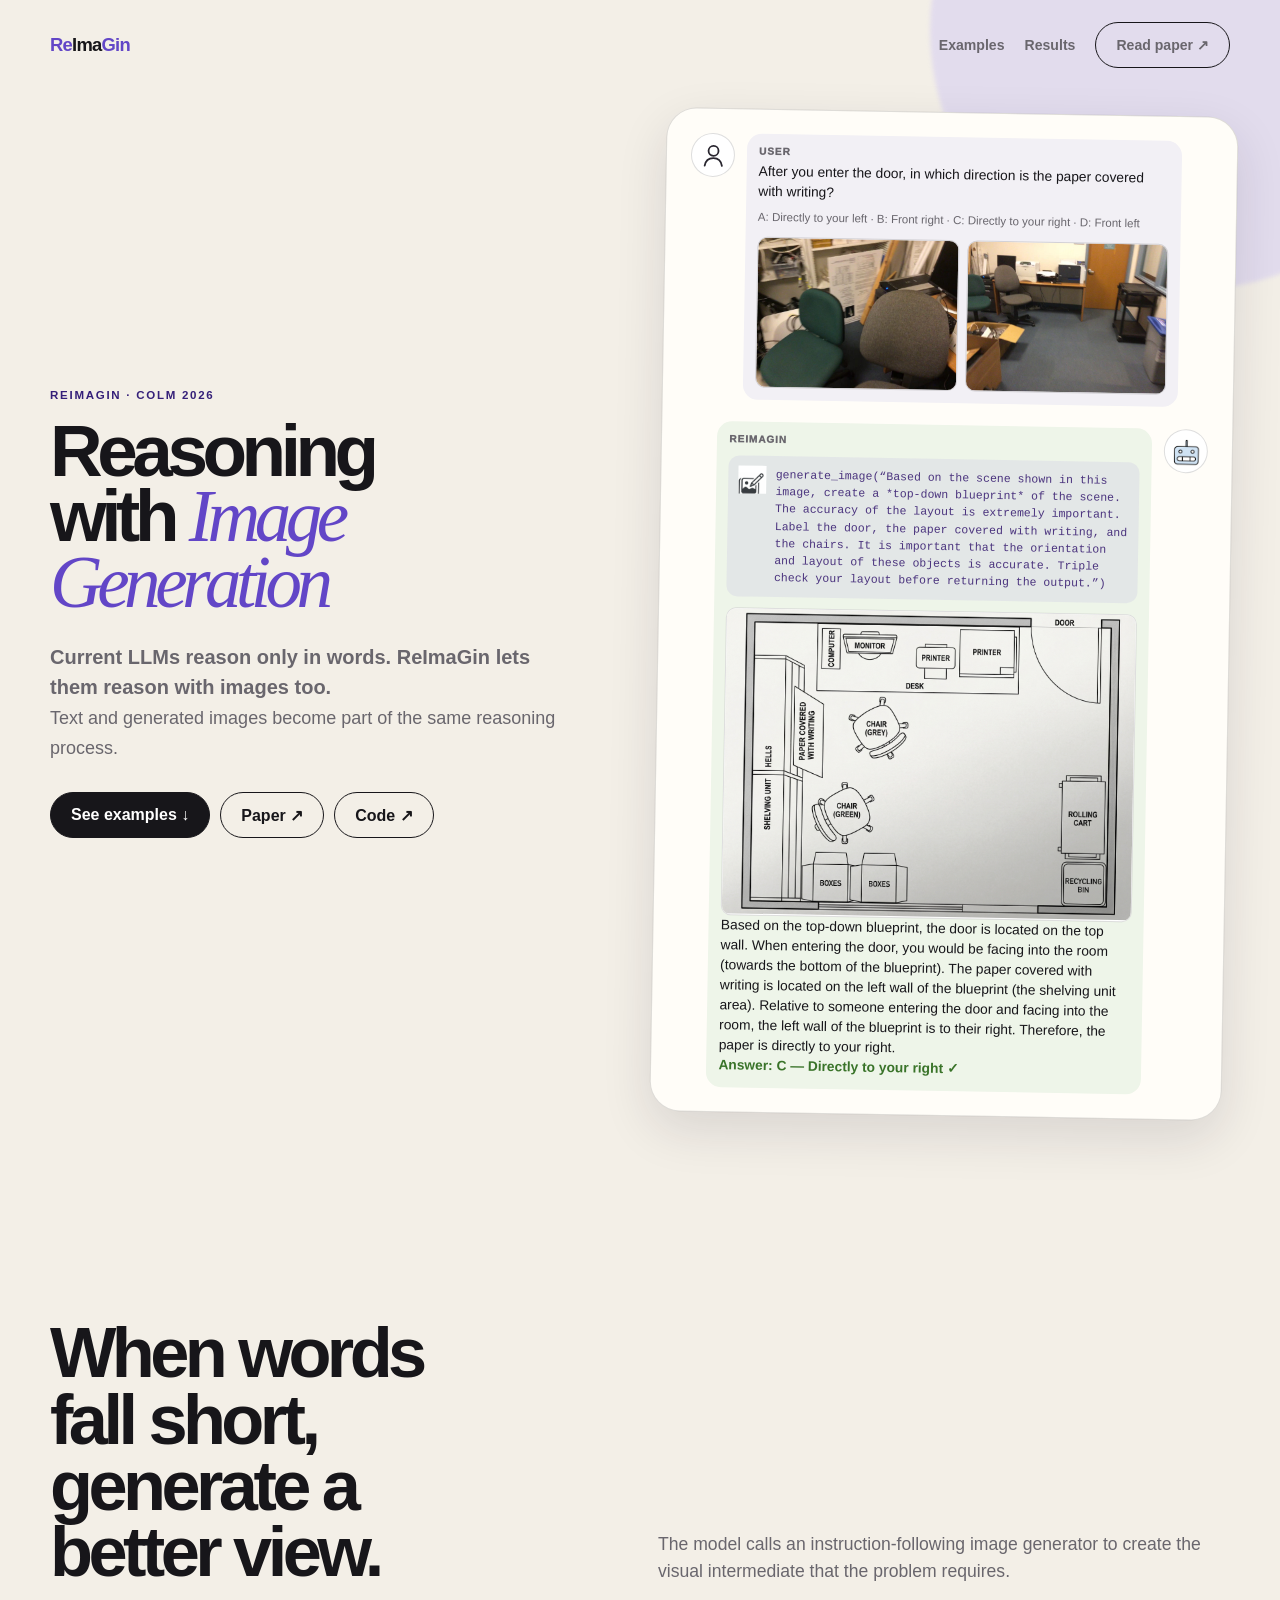
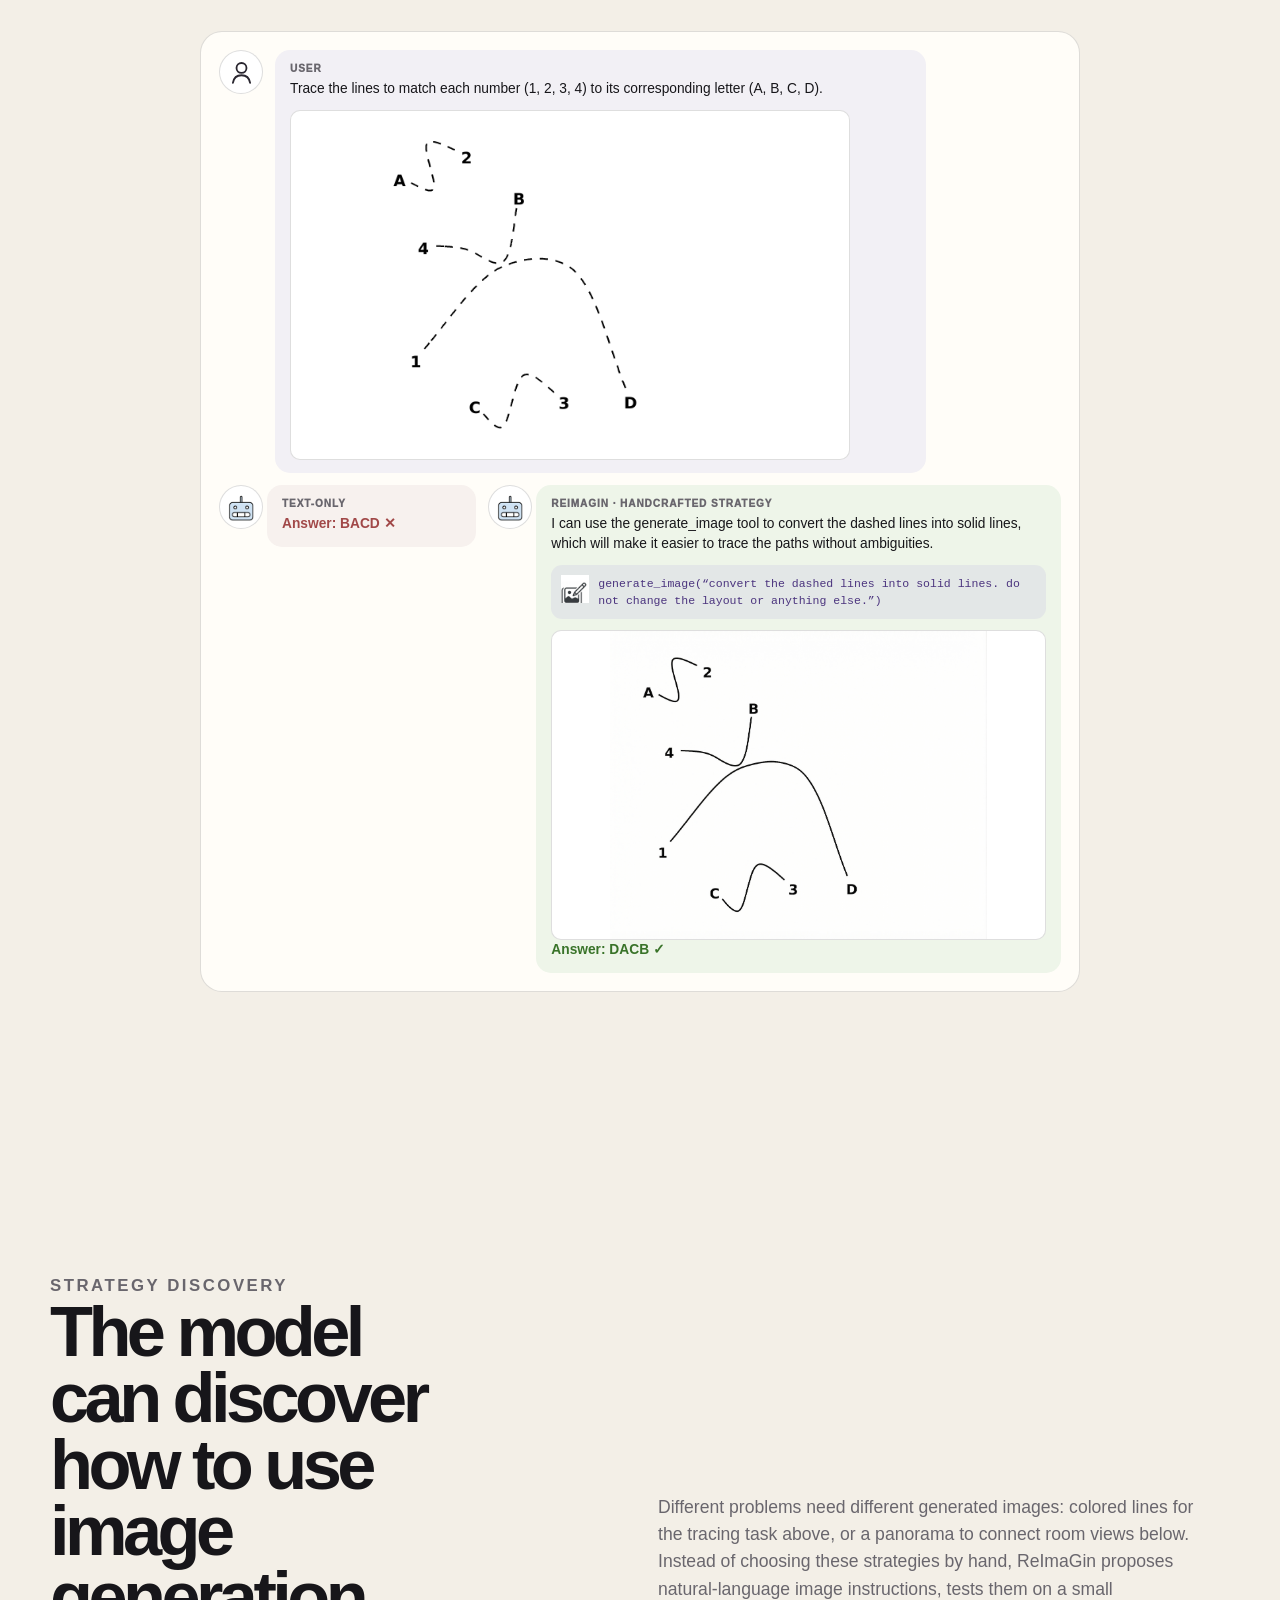
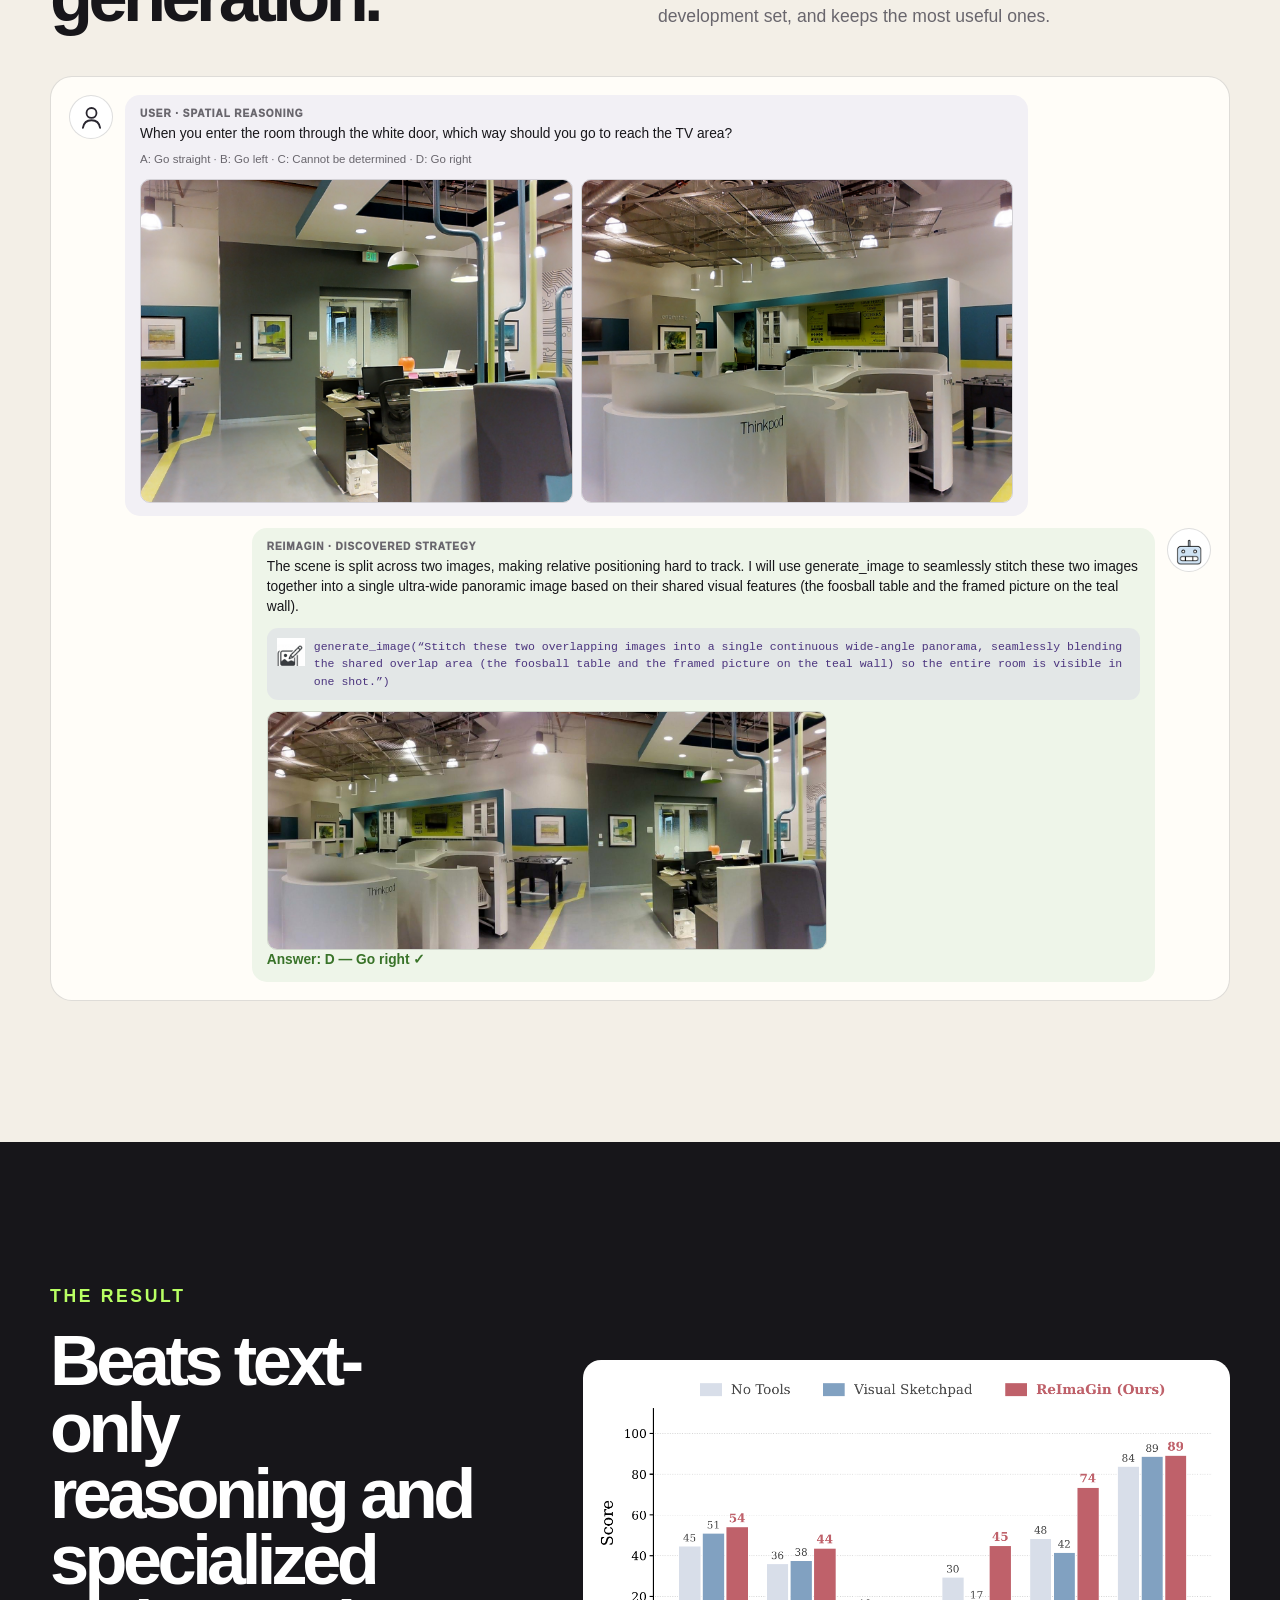
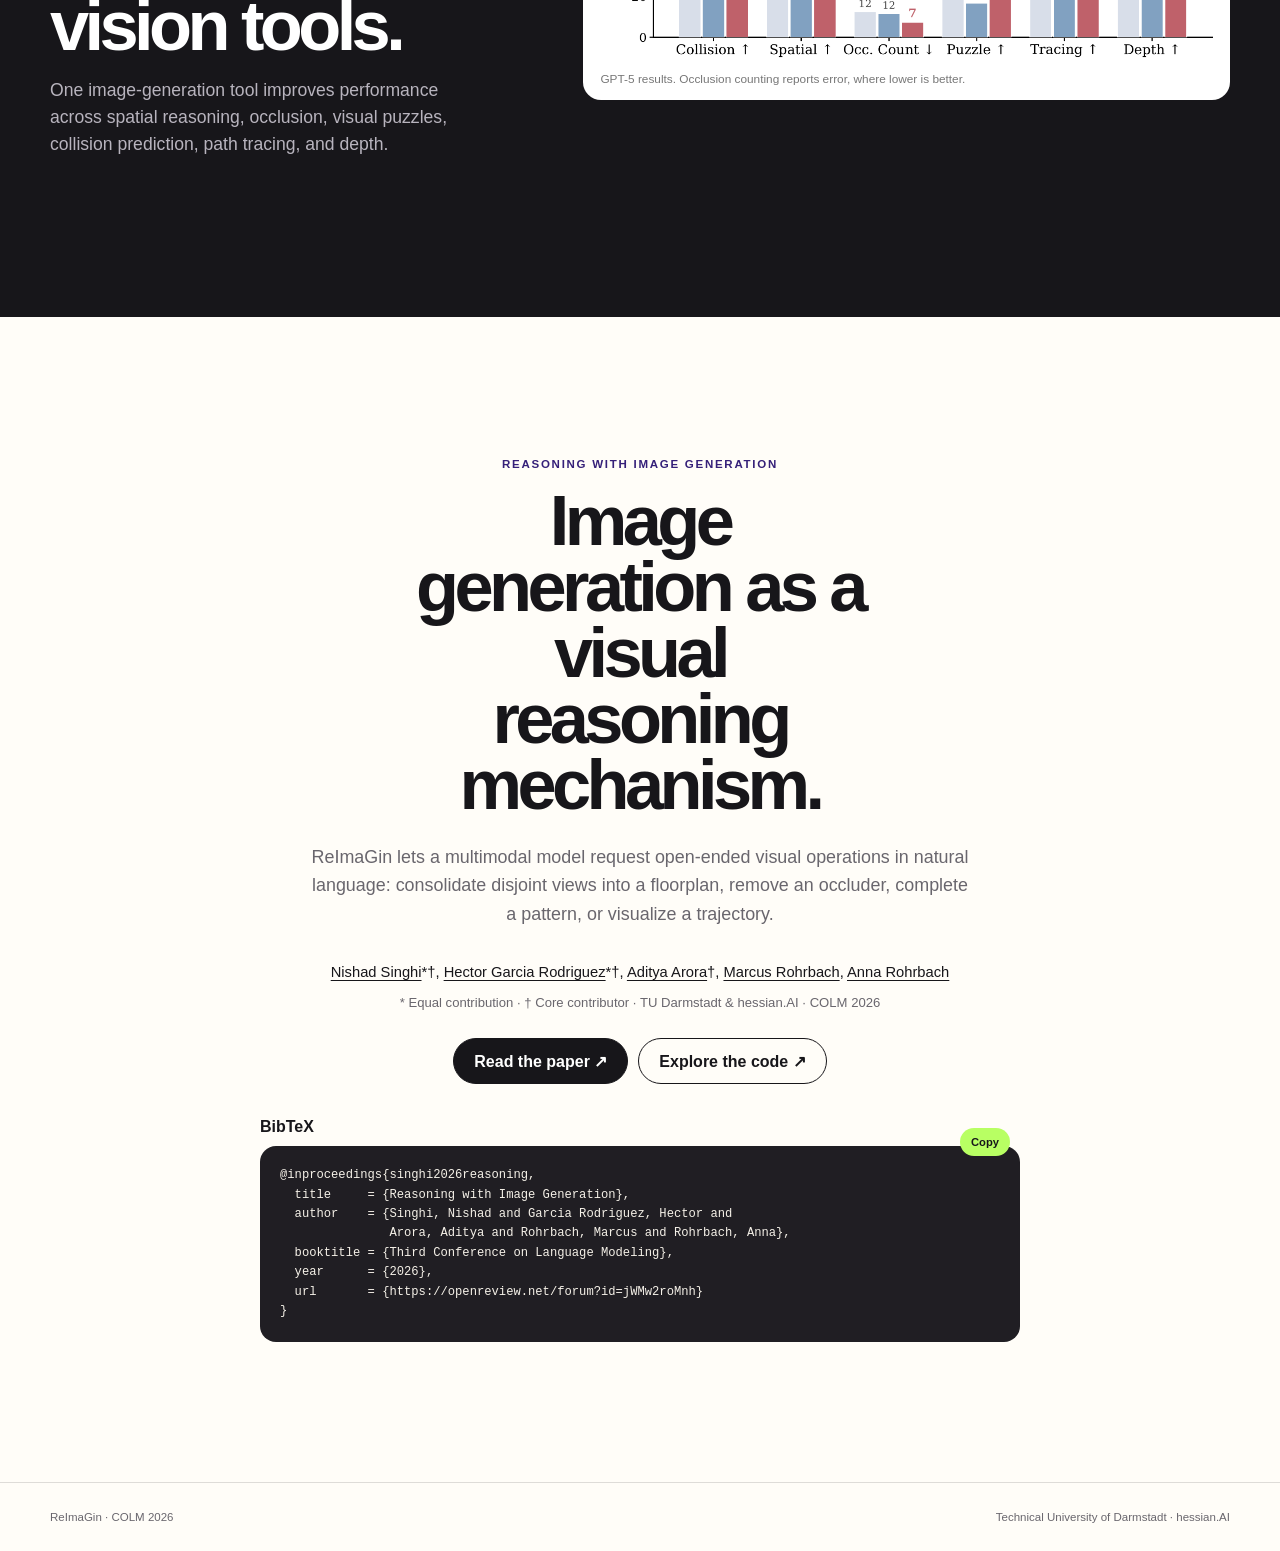
==== reimagin-v2/index.html @ 25d0c819 "Focus office example on top-down reasoning" ====
<!doctype html>
<html lang="en">
<head>
  <meta charset="utf-8">
  <meta name="viewport" content="width=device-width, initial-scale=1">
  <meta name="theme-color" content="#f3efe7">
  <meta name="description" content="ReImaGin lets multimodal models reason by generating visual intermediate states.">
  <meta property="og:type" content="website">
  <meta property="og:title" content="ReImaGin — Reasoning with Image Generation">
  <meta property="og:description" content="A multimodal model can generate the visual intermediate it needs to reason.">
  <meta property="og:image" content="assets/img/reimagin/teaser.jpg">
  <meta name="twitter:card" content="summary_large_image">
  <title>Reasoning with Image Generation</title>
  <style>
    :root {
      --paper: #f3efe7;
      --white: #fffdf8;
      --ink: #17161a;
      --muted: #69666d;
      --lilac: #dcd5f0;
      --violet: #6246c7;
      --violet-dark: #352079;
      --green: #b8ff63;
      --line: rgba(23, 22, 26, .14);
      --shadow: 0 18px 50px rgba(35, 27, 52, .12);
      --radius: 24px;
      --sans: Inter, ui-sans-serif, -apple-system, BlinkMacSystemFont, "Segoe UI", sans-serif;
      --serif: Iowan Old Style, Baskerville, "Times New Roman", serif;
    }

    * { box-sizing: border-box; }
    html { scroll-behavior: smooth; }
    body {
      margin: 0;
      color: var(--ink);
      background: var(--paper);
      font-family: var(--sans);
      -webkit-font-smoothing: antialiased;
    }
    img { display: block; width: 100%; }
    a { color: inherit; }
    button, summary { font: inherit; }
    button { color: inherit; }

    .skip-link {
      position: fixed;
      left: 16px;
      top: -80px;
      z-index: 100;
      padding: 12px 16px;
      background: var(--ink);
      color: white;
      border-radius: 999px;
    }
    .skip-link:focus { top: 16px; }

    .nav {
      position: absolute;
      inset: 0 0 auto;
      z-index: 20;
      display: flex;
      align-items: center;
      justify-content: space-between;
      width: min(1180px, calc(100% - 40px));
      margin: 0 auto;
      padding: 22px 0;
    }
    .brand {
      text-decoration: none;
      font-weight: 900;
      letter-spacing: -.04em;
      font-size: 1.15rem;
    }
    .brand i { color: var(--violet); font-style: normal; }
    .nav-links { display: flex; align-items: center; gap: 20px; }
    .nav-links a {
      color: var(--muted);
      font-size: .88rem;
      font-weight: 700;
      text-decoration: none;
    }
    .nav-links a:hover { color: var(--ink); }

    .pill,
    .reveal-button,
    .switch-button {
      min-height: 46px;
      border: 1px solid var(--ink);
      border-radius: 999px;
      padding: 0 20px;
      background: transparent;
      font-weight: 800;
      text-decoration: none;
      cursor: pointer;
      display: inline-flex;
      align-items: center;
      justify-content: center;
      gap: 8px;
      transition: transform .2s ease, background .2s ease, color .2s ease;
    }
    .pill:hover,
    .reveal-button:hover,
    .switch-button:hover { transform: translateY(-2px); }
    .pill.primary,
    .reveal-button { background: var(--ink); color: white; }
    .pill:focus-visible,
    button:focus-visible,
    summary:focus-visible,
    a:focus-visible { outline: 3px solid var(--violet); outline-offset: 3px; }

    .hero {
      min-height: 100svh;
      display: grid;
      align-items: center;
      padding: 112px max(20px, calc((100vw - 1180px) / 2)) 64px;
      overflow: hidden;
      position: relative;
    }
    .hero::before {
      content: "";
      position: absolute;
      width: 520px;
      height: 520px;
      border-radius: 50%;
      background: var(--lilac);
      filter: blur(2px);
      opacity: .72;
      top: -230px;
      right: -170px;
      pointer-events: none;
    }
    .hero-grid {
      position: relative;
      z-index: 1;
      display: grid;
      grid-template-columns: minmax(380px, .95fr) minmax(500px, 1.05fr);
      gap: clamp(42px, 7vw, 96px);
      align-items: center;
      width: 100%;
      max-width: 1180px;
      margin: 0 auto;
    }
    .eyebrow {
      margin: 0 0 18px;
      text-transform: uppercase;
      letter-spacing: .15em;
      font-size: .72rem;
      font-weight: 900;
      color: var(--violet-dark);
    }
    h1 {
      max-width: 10ch;
      margin: 0;
      font-size: clamp(3.35rem, 5.7vw, 5.9rem);
      line-height: .89;
      letter-spacing: -.075em;
      text-wrap: balance;
    }
    h1 em {
      color: var(--violet);
      font-family: var(--serif);
      font-weight: 500;
    }
    .dek {
      max-width: 34rem;
      margin: 26px 0 0;
      color: var(--muted);
      font-size: clamp(1.05rem, 1.8vw, 1.25rem);
      line-height: 1.5;
    }
    .hero-actions { display: flex; flex-wrap: wrap; gap: 10px; margin-top: 30px; }
    .paper-meta { margin: 26px 0 0; color: var(--muted); font-size: .82rem; line-height: 1.6; }
    .paper-meta a { text-underline-offset: 3px; }

    .demo {
      background: var(--white);
      border: 1px solid var(--line);
      border-radius: 30px;
      box-shadow: var(--shadow);
      padding: clamp(15px, 2vw, 24px);
      transform: rotate(1deg);
    }
    .question {
      display: flex;
      gap: 12px;
      align-items: flex-start;
      margin: 0 0 18px;
      font-family: var(--serif);
      font-size: clamp(1rem, 1.6vw, 1.25rem);
      line-height: 1.28;
    }
    .question b {
      flex: 0 0 auto;
      padding: 4px 9px;
      background: var(--lilac);
      border-radius: 8px;
      font-family: var(--sans);
      font-size: .67rem;
      letter-spacing: .08em;
    }
    .demo-stage {
      display: grid;
      grid-template-columns: .88fr auto 1.12fr;
      gap: 16px;
      align-items: center;
    }
    .views { display: grid; gap: 8px; }
    .view-card,
    .map-card {
      position: relative;
      overflow: hidden;
      border: 1px solid var(--line);
      border-radius: 16px;
      background: #ddd;
    }
    .view-card { aspect-ratio: 4 / 2.4; }
    .view-card img,
    .map-card img { width: 100%; height: 100%; object-fit: cover; }
    .map-card { aspect-ratio: 1.24 / 1; }
    .tag {
      position: absolute;
      top: 9px;
      left: 9px;
      z-index: 2;
      padding: 5px 8px;
      border-radius: 999px;
      background: rgba(255,255,255,.9);
      font-size: .64rem;
      font-weight: 900;
      letter-spacing: .08em;
      text-transform: uppercase;
    }
    .map-card img { filter: blur(18px) grayscale(1); transform: scale(1.08); object-position: center; transition: .7s cubic-bezier(.2,.75,.25,1); }
    .map-card::after {
      content: "?";
      position: absolute;
      inset: 0;
      display: grid;
      place-items: center;
      color: var(--violet-dark);
      background: rgba(220, 213, 240, .8);
      font-family: var(--serif);
      font-size: 5rem;
      transition: opacity .35s ease;
    }
    .demo.solved .map-card img { filter: none; transform: none; }
    .demo.solved .map-card::after { opacity: 0; pointer-events: none; }
    .solve-control { display: grid; justify-items: center; gap: 8px; }
    .solve-control span { font-size: 1.5rem; }
    .reveal-button { padding-inline: 17px; font-size: .78rem; white-space: nowrap; }
    .answer {
      margin: 17px 0 0;
      display: flex;
      align-items: center;
      justify-content: space-between;
      gap: 14px;
      min-height: 50px;
      padding: 10px 12px 10px 16px;
      background: #eeece7;
      border-radius: 14px;
      color: var(--muted);
      font-size: .83rem;
      transition: background .3s ease, color .3s ease;
    }
    .answer strong { font-size: 1.05rem; color: var(--ink); opacity: .22; }
    .demo.solved .answer { background: var(--green); color: var(--ink); }
    .demo.solved .answer strong { opacity: 1; }

    .section {
      padding: clamp(78px, 11vw, 150px) max(20px, calc((100vw - 1180px) / 2));
    }
    .section-head {
      display: grid;
      grid-template-columns: 1fr 1fr;
      gap: 36px;
      align-items: end;
      margin-bottom: 46px;
    }
    h2 {
      margin: 0;
      max-width: 12ch;
      font-size: clamp(2.55rem, 5.5vw, 5.5rem);
      line-height: .94;
      letter-spacing: -.065em;
    }
    .section-head p {
      max-width: 34rem;
      margin: 0;
      color: var(--muted);
      font-size: 1.1rem;
      line-height: 1.55;
    }
    .logic {
      display: flex;
      align-items: center;
      justify-content: space-between;
      gap: 12px;
      padding: 18px 22px;
      margin-bottom: 26px;
      border: 1px solid var(--line);
      border-radius: 999px;
      background: rgba(255,255,255,.45);
      font-weight: 850;
    }
    .logic span:nth-child(even) { color: var(--violet); }
    .logic .active { padding: 10px 16px; background: var(--lilac); border-radius: 999px; }

    .examples { display: grid; grid-template-columns: repeat(3, 1fr); gap: 16px; }
    .example {
      overflow: hidden;
      border: 1px solid var(--line);
      border-radius: var(--radius);
      background: var(--white);
    }
    .example-visual { position: relative; aspect-ratio: 4 / 3; overflow: hidden; background: #ddd; }
    .example-visual img { width: 100%; height: 100%; object-fit: cover; transition: opacity .35s ease, transform .45s ease; }
    .example-visual img.after { position: absolute; inset: 0; opacity: 0; transform: scale(1.03); }
    .example.is-after .example-visual img.before { opacity: 0; }
    .example.is-after .example-visual img.after { opacity: 1; transform: none; }
    .example-copy { padding: 19px; }
    .example-copy h3 { margin: 0; font-size: 1.15rem; }
    .example-copy p { min-height: 42px; margin: 8px 0 17px; color: var(--muted); font-size: .88rem; line-height: 1.5; }
    .switch-button { width: 100%; background: var(--paper); font-size: .78rem; }

    /* conversational reasoning traces */
    .chat-prompt { padding: 15px; border-radius: 16px; background: #f2f0f5; }
    .chat-head { display: flex; align-items: center; gap: 9px; margin-bottom: 10px; }
    .role {
      flex: 0 0 auto;
      font-size: .62rem;
      font-weight: 950;
      letter-spacing: .11em;
      text-transform: uppercase;
      color: var(--violet-dark);
    }
    .chat-head p { margin: 0; font-family: var(--serif); font-size: 1rem; line-height: 1.3; }
    .prompt-images { display: grid; grid-template-columns: 1fr 1fr; gap: 7px; }
    .prompt-images img { aspect-ratio: 4 / 2.35; object-fit: cover; border-radius: 10px; }
    .compare-traces { display: grid; grid-template-columns: .86fr 1.14fr; gap: 10px; margin-top: 11px; }
    .trace-lane { padding: 13px; border: 1px solid var(--line); border-radius: 15px; background: white; }
    .trace-lane.fail { background: #f7f5f3; }
    .trace-lane.ours { border-color: rgba(98,70,199,.28); background: #faf8ff; }
    .lane-title { display: flex; justify-content: space-between; gap: 8px; margin-bottom: 9px; font-size: .67rem; font-weight: 950; text-transform: uppercase; letter-spacing: .08em; }
    .lane-title .bad { color: #a14848; }
    .lane-title .good { color: var(--violet); }
    .model-bubble { margin: 0; font-size: .76rem; line-height: 1.45; color: #54515a; }
    .tool-call { margin: 9px 0; padding: 8px 10px; border-radius: 9px; background: #241f31; color: #f2eef9; font: .65rem/1.45 ui-monospace, SFMono-Regular, Menlo, monospace; }
    .generated-observation { display: grid; grid-template-columns: 90px 1fr; gap: 9px; align-items: center; }
    .generated-observation img { width: 90px; aspect-ratio: 1.25 / 1; object-fit: cover; border: 1px solid var(--line); border-radius: 8px; }
    .outcome { margin: 8px 0 0; font-size: .72rem; font-weight: 900; }
    .outcome.bad { color: #a14848; }
    .outcome.good { color: #397329; }

    .hero-chat { display: grid; gap: 10px; }
    .hero-chat .message { width: 94%; }
    .hero-chat .bubble { padding: 12px; }
    .hero-chat .message-media img { aspect-ratio: 4 / 3; object-fit: cover; }
    .hero-chat .generated-pair img { object-fit: contain; background: white; }
    .hero-chat .message-media.one img { aspect-ratio: 4 / 3; object-fit: contain; background: white; }
    .options { margin-top: 7px !important; color: var(--muted); font-size: .72rem !important; }
    .tool-stack { display: grid; gap: 7px; margin-top: 11px; }
    .tool-stack .inline-tool { margin-top: 0; }

    .trace-list { display: grid; gap: 18px; }
    .trace-card {
      display: block;
      width: min(100%, 860px);
      margin: 0 auto;
      padding: 18px;
      border: 1px solid var(--line);
      border-radius: 22px;
      background: var(--white);
    }
    .task-prompt { display: flex; flex-direction: column; gap: 10px; }
    .task-prompt img { width: min(100%, 650px); height: auto; object-fit: contain; border-radius: 13px; }
    .task-prompt .user-question { margin: 0; font-family: var(--serif); font-size: 1rem; line-height: 1.35; }
    .task-paths { display: grid; grid-template-columns: 1fr; gap: 12px; margin-top: 12px; }
    .task-path { padding: 14px; border-radius: 15px; background: #f4f2ef; }
    .task-path.ours { background: #f5f1ff; border: 1px solid rgba(98,70,199,.18); }
    .task-path .generated-observation { margin-top: 9px; grid-template-columns: 116px 1fr; }
    .task-path .generated-observation img { width: 116px; }
    .conversation-list { display: grid; gap: 18px; }
    .conversation {
      width: min(100%, 880px);
      margin: 0 auto;
      padding: 18px;
      border: 1px solid var(--line);
      border-radius: 22px;
      background: var(--white);
    }
    .message { display: grid; grid-template-columns: 44px minmax(0, 1fr); gap: 12px; align-items: start; width: 84%; }
    .message + .message { margin-top: 12px; }
    .message:not(.user) { grid-template-columns: minmax(0, 1fr) 44px; margin-left: auto; }
    .message:not(.user) .avatar { grid-column: 2; grid-row: 1; }
    .message:not(.user) .bubble { grid-column: 1; grid-row: 1; }
    .avatar {
      display: grid;
      place-items: center;
      width: 44px;
      height: 44px;
      border: 1px solid var(--line);
      border-radius: 50%;
      background: white;
    }
    .avatar img { width: 29px; height: 29px; object-fit: contain; }
    .bubble { min-width: 0; padding: 13px 15px; border-radius: 15px; background: #f2f0f5; }
    .message.model .bubble { background: #eef5e9; }
    .message.tool .bubble { background: #f4effd; }
    .message.baseline .bubble { background: #f7f1ee; }
    .bubble-label { display: block; margin-bottom: 5px; color: var(--muted); font-size: .63rem; font-weight: 950; letter-spacing: .09em; text-transform: uppercase; }
    .bubble p { margin: 0; font-size: .86rem; line-height: 1.45; }
    .bubble code { display: block; overflow-wrap: anywhere; color: #4b347e; font: .72rem/1.5 ui-monospace, SFMono-Regular, Menlo, monospace; }
    .inline-tool { display: grid; grid-template-columns: 28px minmax(0, 1fr); gap: 9px; align-items: start; margin-top: 11px; padding: 10px; border-radius: 11px; background: rgba(98,70,199,.08); }
    .inline-tool img { width: 28px; height: 28px; object-fit: contain; }
    .message-media { display: grid; grid-template-columns: repeat(2, minmax(0, 1fr)); gap: 8px; margin-top: 11px; }
    .message-media.one { grid-template-columns: minmax(0, 1fr); max-width: 560px; }
    .message-media img { width: 100%; aspect-ratio: 4 / 3; border: 1px solid var(--line); border-radius: 10px; object-fit: cover; }
    .message-media.one img { aspect-ratio: 16 / 10; object-fit: contain; background: white; }
    .message-media.one img.panorama { height: auto; aspect-ratio: auto; object-fit: contain; background: transparent; }
    .alternative-paths { display: grid; grid-template-columns: .62fr 1.38fr; gap: 12px; align-items: start; margin-top: 12px; }
    .alternative-paths .message,
    .alternative-paths .message:not(.user) { width: 100%; margin: 0; grid-template-columns: 36px minmax(0, 1fr); }
    .alternative-paths .message:not(.user) .avatar { grid-column: 1; grid-row: 1; }
    .alternative-paths .message:not(.user) .bubble { grid-column: 2; grid-row: 1; }
    .discovery-conversations { display: grid; gap: 16px; margin-top: 28px; }
    .discovery-conversations .conversation { width: 100%; }
    .discovery-grid { display: grid; grid-template-columns: .72fr 1.28fr; gap: clamp(28px, 6vw, 80px); align-items: center; }
    .discovery-copy h2 { max-width: 10ch; }
    .discovery-copy p { color: var(--muted); font-size: 1.05rem; line-height: 1.55; }
    .discovery-figure { margin: 0; padding: 10px; border: 1px solid var(--line); border-radius: 20px; background: white; }
    .discovery-figure img { width: 100%; height: auto; border-radius: 12px; }
    .discovery-figure figcaption { margin: 8px 5px 0; color: var(--muted); font-size: .72rem; line-height: 1.4; }

    .result {
      background: var(--ink);
      color: white;
      position: relative;
      overflow: hidden;
    }
    .result::after {
      content: "+25";
      position: absolute;
      right: -3vw;
      bottom: -8vw;
      color: rgba(255,255,255,.045);
      font-size: clamp(12rem, 35vw, 34rem);
      font-weight: 950;
      line-height: .7;
      letter-spacing: -.1em;
      pointer-events: none;
      display: none;
    }
    .result-chart { margin: 0; padding: 12px; border-radius: 18px; background: white; }
    .result-chart img { width: 100%; height: auto; border-radius: 10px; }
    .result-chart figcaption { margin: 8px 5px 0; color: #777; font-size: .74rem; line-height: 1.4; }
    .result-inner { position: relative; z-index: 1; max-width: 1180px; margin: auto; }
    .result-grid { display: grid; grid-template-columns: .8fr 1.2fr; gap: clamp(40px, 8vw, 120px); align-items: center; }
    .big-stat { color: var(--green); font-size: clamp(6rem, 16vw, 13rem); font-weight: 950; line-height: .72; letter-spacing: -.1em; }
    .big-stat small { display: block; margin-top: 26px; color: white; font-size: 1rem; line-height: 1.3; letter-spacing: 0; }
    .result h2 { max-width: 11ch; }
    .result p { max-width: 36rem; color: #b8b4be; font-size: 1.1rem; line-height: 1.55; }
    .task-list { display: flex; flex-wrap: wrap; gap: 8px; margin-top: 28px; }
    .task-list span { border: 1px solid #504d56; border-radius: 999px; padding: 9px 13px; font-size: .78rem; color: #d9d5dc; }

    .paper { background: var(--white); }
    .paper-grid { max-width: 970px; margin: auto; text-align: center; }
    .paper h2 { max-width: 12ch; margin: auto; }
    .paper .summary { max-width: 660px; margin: 24px auto 30px; color: var(--muted); font-size: 1.12rem; line-height: 1.6; }
    .authors { max-width: 780px; margin: 0 auto 10px; line-height: 1.8; font-size: .92rem; }
    .authors a { text-underline-offset: 3px; }
    .affiliation { margin: 0 0 28px; color: var(--muted); font-size: .82rem; }
    .paper-actions { display: flex; flex-wrap: wrap; justify-content: center; gap: 10px; }
    details { max-width: 760px; margin: 34px auto 0; text-align: left; border-top: 1px solid var(--line); }
    summary { padding: 18px 0; cursor: pointer; font-weight: 800; }
    .bib-wrap { position: relative; }
    pre { margin: 0; padding: 20px; overflow-x: auto; border-radius: 16px; background: #201e23; color: #f5f1e8; font: .76rem/1.6 ui-monospace, SFMono-Regular, Menlo, monospace; }
    .copy-button { position: absolute; right: 10px; top: 10px; border: 0; border-radius: 999px; padding: 8px 11px; background: var(--green); font-size: .7rem; font-weight: 900; cursor: pointer; }

    footer {
      display: flex;
      justify-content: space-between;
      gap: 24px;
      padding: 28px max(20px, calc((100vw - 1180px) / 2));
      color: var(--muted);
      font-size: .72rem;
      background: var(--white);
      border-top: 1px solid var(--line);
    }

    @media (max-width: 900px) {
      .hero { min-height: auto; }
      .hero-grid { grid-template-columns: 1fr; }
      h1 { max-width: 9ch; }
      .demo { transform: none; }
      .section-head, .result-grid { grid-template-columns: 1fr; }
      .examples { grid-template-columns: 1fr; }
      .example { display: grid; grid-template-columns: 1.1fr .9fr; }
      .example-visual { aspect-ratio: 4 / 3; }
      .example-copy { align-self: center; }
      .discovery-grid { grid-template-columns: 1fr; }
    }

    @media (max-width: 620px) {
      .nav { width: calc(100% - 32px); padding-top: 17px; }
      .nav-links a:not(.pill) { display: none; }
      .nav .pill { min-height: 40px; padding-inline: 15px; font-size: .78rem; }
      .hero { padding: 96px 16px 56px; }
      h1 { font-size: clamp(3.2rem, 16vw, 5rem); }
      .dek { margin-top: 20px; }
      .paper-meta { margin-top: 18px; }
      .demo { padding: 12px; border-radius: 22px; }
      .question { padding: 3px 3px 0; }
      .demo-stage { grid-template-columns: 1fr; gap: 11px; }
      .views { grid-template-columns: 1fr 1fr; }
      .view-card { aspect-ratio: 1 / .8; }
      .solve-control { grid-template-columns: 1fr auto 1fr; width: 100%; }
      .solve-control::before, .solve-control::after { content: ""; height: 1px; background: var(--line); }
      .solve-control span { display: none; }
      .reveal-button { min-width: 165px; }
      .map-card { aspect-ratio: 1.65 / 1; }
      .answer { align-items: flex-start; }
      .compare-traces { grid-template-columns: 1fr; }
      .generated-observation { grid-template-columns: 105px 1fr; }
      .generated-observation img { width: 105px; }
      .section { padding-inline: 16px; }
      .section-head { gap: 22px; margin-bottom: 30px; }
      .logic { justify-content: center; gap: 6px; padding: 14px 9px; border-radius: 16px; white-space: nowrap; font-size: .7rem; }
      .logic .active { padding: 8px 10px; }
      .example { display: block; }
      .example-copy p { min-height: 0; }
      .trace-card { padding: 13px; }
      .task-prompt { display: flex; }
      .task-prompt img { width: 100%; }
      .task-path .generated-observation { grid-template-columns: 105px 1fr; }
      .task-path .generated-observation img { width: 105px; }
      .conversation { padding: 13px; }
      .message { grid-template-columns: 36px minmax(0, 1fr); gap: 9px; width: 94%; }
      .message:not(.user) { grid-template-columns: minmax(0, 1fr) 36px; }
      .avatar { width: 36px; height: 36px; }
      .avatar img { width: 24px; height: 24px; }
      .bubble { padding: 11px; }
      .message-media { grid-template-columns: 1fr 1fr; }
      .alternative-paths { grid-template-columns: 1fr; }
      .discovery-copy h2 { max-width: 11ch; }
      .result-grid { gap: 50px; }
      .big-stat { font-size: 8rem; }
      footer { flex-direction: column; }
    }

    @media (prefers-reduced-motion: reduce) {
      html { scroll-behavior: auto; }
      *, *::before, *::after { transition: none !important; }
    }
  </style>
</head>
<body>
  <a class="skip-link" href="#main">Skip to content</a>

  <nav class="nav" aria-label="Primary navigation">
    <a class="brand" href="#top"><i>Re</i>Ima<i>Gin</i></a>
    <div class="nav-links">
      <a href="#examples">Examples</a>
      <a href="#results">Results</a>
      <a class="pill" href="https://openreview.net/forum?id=jWMw2roMnh" target="_blank" rel="noopener">Read paper ↗</a>
    </div>
  </nav>

  <main id="main">
    <section class="hero" id="top">
      <div class="hero-grid">
        <div>
          <p class="eyebrow">ReImaGin · COLM 2026</p>
          <h1>Reasoning with <em>Image Generation</em></h1>
          <p class="dek"><strong>Current LLMs reason only in words. ReImaGin lets them reason with images too.</strong><br><span style="font-size:.9em">Text and generated images become part of the same reasoning process.</span></p>
          <div class="hero-actions">
            <a class="pill primary" href="#examples">See examples ↓</a>
            <a class="pill" href="https://openreview.net/forum?id=jWMw2roMnh" target="_blank" rel="noopener">Paper ↗</a>
            <a class="pill" href="https://github.com/multimodal-ai-lab/reimagin" target="_blank" rel="noopener">Code ↗</a>
          </div>
        </div>

        <div class="demo hero-chat" id="demo">
          <div class="message user">
            <span class="avatar"><img src="assets/img/reimagin/icon-user.svg" alt=""></span>
            <div class="bubble">
              <span class="bubble-label">User</span>
              <p>After you enter the door, in which direction is the paper covered with writing?</p>
              <p class="options">A: Directly to your left · B: Front right · C: Directly to your right · D: Front left</p>
              <div class="message-media">
                <img src="assets/img/reimagin/exact/office-input-1.png" alt="First office view containing the paper">
                <img src="assets/img/reimagin/exact/office-input-2.png" alt="Second office view containing the door">
              </div>
            </div>
          </div>
          <div class="message model">
            <span class="avatar"><img src="assets/img/reimagin/icon-robot.png" alt=""></span>
            <div class="bubble">
              <span class="bubble-label">ReImaGin</span>
              <div class="inline-tool">
                <img src="assets/img/reimagin/icon-image-tool.png" alt="">
                <code>generate_image(“Based on the scene shown in this image, create a *top-down blueprint* of the scene. The accuracy of the layout is extremely important. Label the door, the paper covered with writing, and the chairs. It is important that the orientation and layout of these objects is accurate. Triple check your layout before returning the output.”)</code>
              </div>
              <div class="message-media one">
                <img src="assets/img/reimagin/exact/office-blueprint.png" alt="Generated top-down blueprint of the office">
              </div>
              <p>Based on the top-down blueprint, the door is located on the top wall. When entering the door, you would be facing into the room (towards the bottom of the blueprint). The paper covered with writing is located on the left wall of the blueprint (the shelving unit area). Relative to someone entering the door and facing into the room, the left wall of the blueprint is to their right. Therefore, the paper is directly to your right.</p>
              <p class="outcome good">Answer: C — Directly to your right ✓</p>
            </div>
          </div>
        </div>
      </div>
    </section>

    <section class="section" id="examples">
      <div class="section-head">
        <h2>When words fall short, generate a better view.</h2>
        <p>The model calls an instruction-following image generator to create the visual intermediate that the problem requires.</p>
      </div>
      <div class="conversation-list">
        <article class="conversation" aria-label="Path tracing conversation">
          <div class="message user">
            <span class="avatar"><img src="assets/img/reimagin/icon-user.svg" alt=""></span>
            <div class="bubble">
              <span class="bubble-label">User</span>
              <p>Trace the lines to match each number (1, 2, 3, 4) to its corresponding letter (A, B, C, D).</p>
              <div class="message-media one"><img src="assets/img/reimagin/exact/tracing-input.png" alt="Dashed paths connecting numbers 1 to 4 and letters A to D"></div>
            </div>
          </div>
          <div class="alternative-paths" aria-label="Alternative answers">
            <div class="message baseline">
              <span class="avatar"><img src="assets/img/reimagin/icon-robot.png" alt=""></span>
              <div class="bubble">
                <span class="bubble-label">Text-only</span>
                <p class="outcome bad">Answer: BACD ✕</p>
              </div>
            </div>
            <div class="message model">
              <span class="avatar"><img src="assets/img/reimagin/icon-robot.png" alt=""></span>
              <div class="bubble">
                <span class="bubble-label">ReImaGin · Handcrafted strategy</span>
                <p>I can use the generate_image tool to convert the dashed lines into solid lines, which will make it easier to trace the paths without ambiguities.</p>
                <div class="inline-tool">
                  <img src="assets/img/reimagin/icon-image-tool.png" alt="">
                  <code>generate_image(“convert the dashed lines into solid lines. do not change the layout or anything else.”)</code>
                </div>
                <div class="message-media one"><img src="assets/img/reimagin/exact/tracing-solid.png" alt="Generated solid paths connecting the numbers and letters"></div>
                <p class="outcome good">Answer: DACB ✓</p>
              </div>
            </div>
          </div>
        </article>
      </div>
    </section>

    <section class="section discovery" id="discovery">
      <div class="section-head">
        <div class="discovery-copy">
          <p class="eyebrow">Strategy discovery</p>
          <h2>The model can discover how to use image generation.</h2>
        </div>
        <p>Different problems need different generated images: colored lines for the tracing task above, or a panorama to connect room views below. Instead of choosing these strategies by hand, ReImaGin proposes natural-language image instructions, tests them on a small development set, and keeps the most useful ones.</p>
      </div>
      <div class="discovery-conversations">
        <article class="conversation" aria-label="Discovered spatial reasoning strategy">
          <div class="message user">
            <span class="avatar"><img src="assets/img/reimagin/icon-user.svg" alt=""></span>
            <div class="bubble">
              <span class="bubble-label">User · Spatial reasoning</span>
              <p>When you enter the room through the white door, which way should you go to reach the TV area?</p>
              <p class="options">A: Go straight · B: Go left · C: Cannot be determined · D: Go right</p>
              <div class="message-media">
                <img src="assets/img/reimagin/exact/tv-input-1.png" alt="First view of the room">
                <img src="assets/img/reimagin/exact/tv-input-2.png" alt="Second overlapping view of the room">
              </div>
            </div>
          </div>
          <div class="message model">
            <span class="avatar"><img src="assets/img/reimagin/icon-robot.png" alt=""></span>
            <div class="bubble">
              <span class="bubble-label">ReImaGin · Discovered strategy</span>
              <p>The scene is split across two images, making relative positioning hard to track. I will use generate_image to seamlessly stitch these two images together into a single ultra-wide panoramic image based on their shared visual features (the foosball table and the framed picture on the teal wall).</p>
              <div class="inline-tool">
                <img src="assets/img/reimagin/icon-image-tool.png" alt="">
                <code>generate_image(“Stitch these two overlapping images into a single continuous wide-angle panorama, seamlessly blending the shared overlap area (the foosball table and the framed picture on the teal wall) so the entire room is visible in one shot.”)</code>
              </div>
              <div class="message-media one"><img class="panorama" src="assets/img/reimagin/exact/tv-panorama.png" alt="Generated panorama joining the two room views"></div>
              <p class="outcome good">Answer: D — Go right ✓</p>
            </div>
          </div>
        </article>

      </div>
    </section>

    <section class="section result" id="results">
      <div class="result-inner result-grid">
        <div>
          <p class="eyebrow" style="color: var(--green)">The result</p>
          <h2>Beats text-only reasoning and specialized vision tools.</h2>
          <p>One image-generation tool improves performance across spatial reasoning, occlusion, visual puzzles, collision prediction, path tracing, and depth.</p>
        </div>
        <figure class="result-chart">
          <img src="assets/img/reimagin/results-gpt5.png" alt="GPT-5 results comparing No Tools, Visual Sketchpad, and ReImaGin across six tasks">
          <figcaption>GPT-5 results. Occlusion counting reports error, where lower is better.</figcaption>
        </figure>
      </div>
    </section>

    <section class="section paper" id="paper">
      <div class="paper-grid">
        <p class="eyebrow">Reasoning with Image Generation</p>
        <h2>Image generation as a visual reasoning mechanism.</h2>
        <p class="summary">ReImaGin lets a multimodal model request open-ended visual operations in natural language: consolidate disjoint views into a floorplan, remove an occluder, complete a pattern, or visualize a trajectory.</p>
        <p class="authors"><a href="https://nishadsinghi.github.io/">Nishad Singhi</a>*†, <a href="https://hector.gr/">Hector Garcia Rodriguez</a>*†, <a href="https://adityac8.github.io/">Aditya Arora</a>†, <a href="https://rohrbach.vision/">Marcus Rohrbach</a>, <a href="https://anna-rohrbach.net/">Anna Rohrbach</a></p>
        <p class="affiliation">* Equal contribution · † Core contributor · TU Darmstadt &amp; hessian.AI · COLM 2026</p>
        <div class="paper-actions">
          <a class="pill primary" href="https://openreview.net/forum?id=jWMw2roMnh" target="_blank" rel="noopener">Read the paper ↗</a>
          <a class="pill" href="https://github.com/multimodal-ai-lab/reimagin" target="_blank" rel="noopener">Explore the code ↗</a>
        </div>
        <div class="bib-wrap" style="max-width:760px;margin:34px auto 0;text-align:left">
          <p style="margin:0 0 10px;font-weight:800">BibTeX</p>
          <button class="copy-button" id="copyButton" type="button">Copy</button>
          <pre id="bibtex">@inproceedings{singhi2026reasoning,
  title     = {Reasoning with Image Generation},
  author    = {Singhi, Nishad and Garcia Rodriguez, Hector and
               Arora, Aditya and Rohrbach, Marcus and Rohrbach, Anna},
  booktitle = {Third Conference on Language Modeling},
  year      = {2026},
  url       = {https://openreview.net/forum?id=jWMw2roMnh}
}</pre>
        </div>
      </div>
    </section>
  </main>

  <footer>
    <span>ReImaGin · COLM 2026</span>
    <span>Technical University of Darmstadt · hessian.AI</span>
  </footer>

  <script>
    document.getElementById('copyButton').addEventListener('click', async (event) => {
      try {
        await navigator.clipboard.writeText(document.getElementById('bibtex').textContent);
        event.currentTarget.textContent = 'Copied';
        window.setTimeout(() => { event.currentTarget.textContent = 'Copy'; }, 1600);
      } catch (_) {
        event.currentTarget.textContent = 'Select text to copy';
      }
    });
  </script>
</body>
</html>
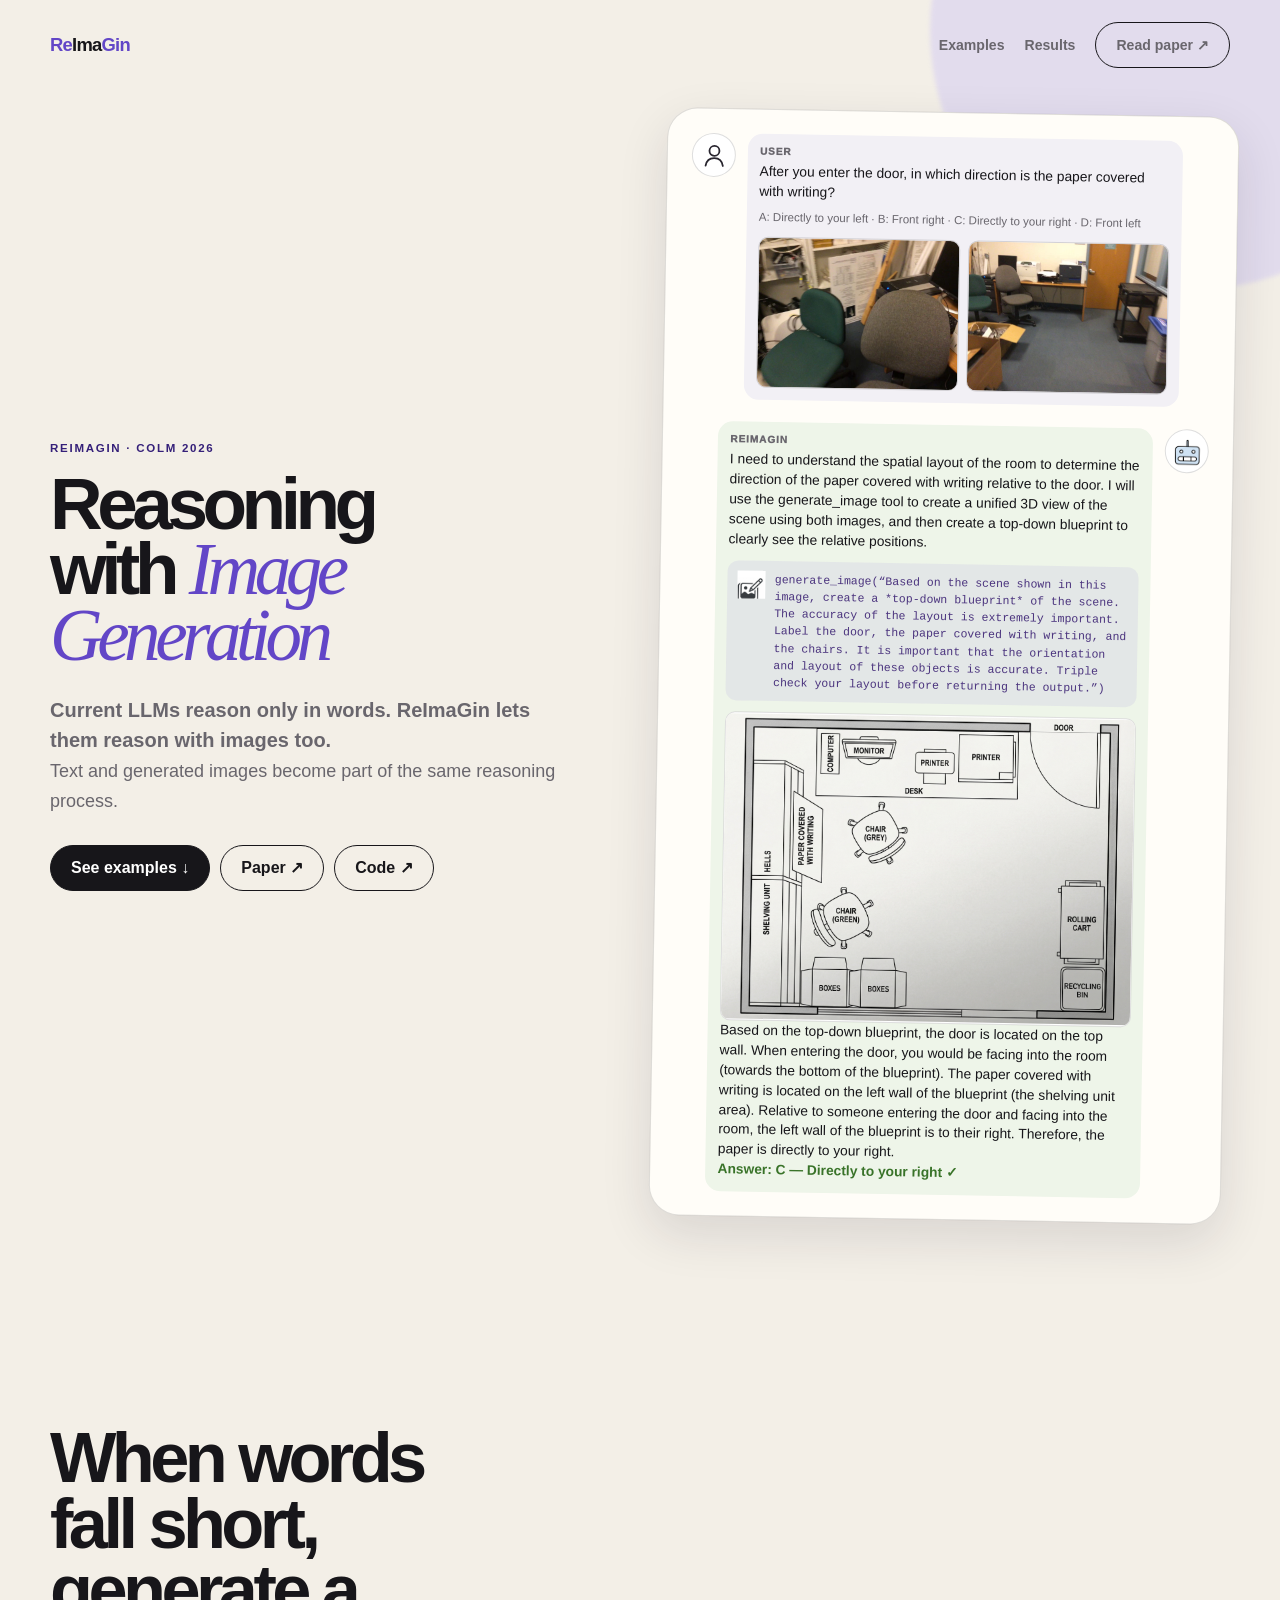
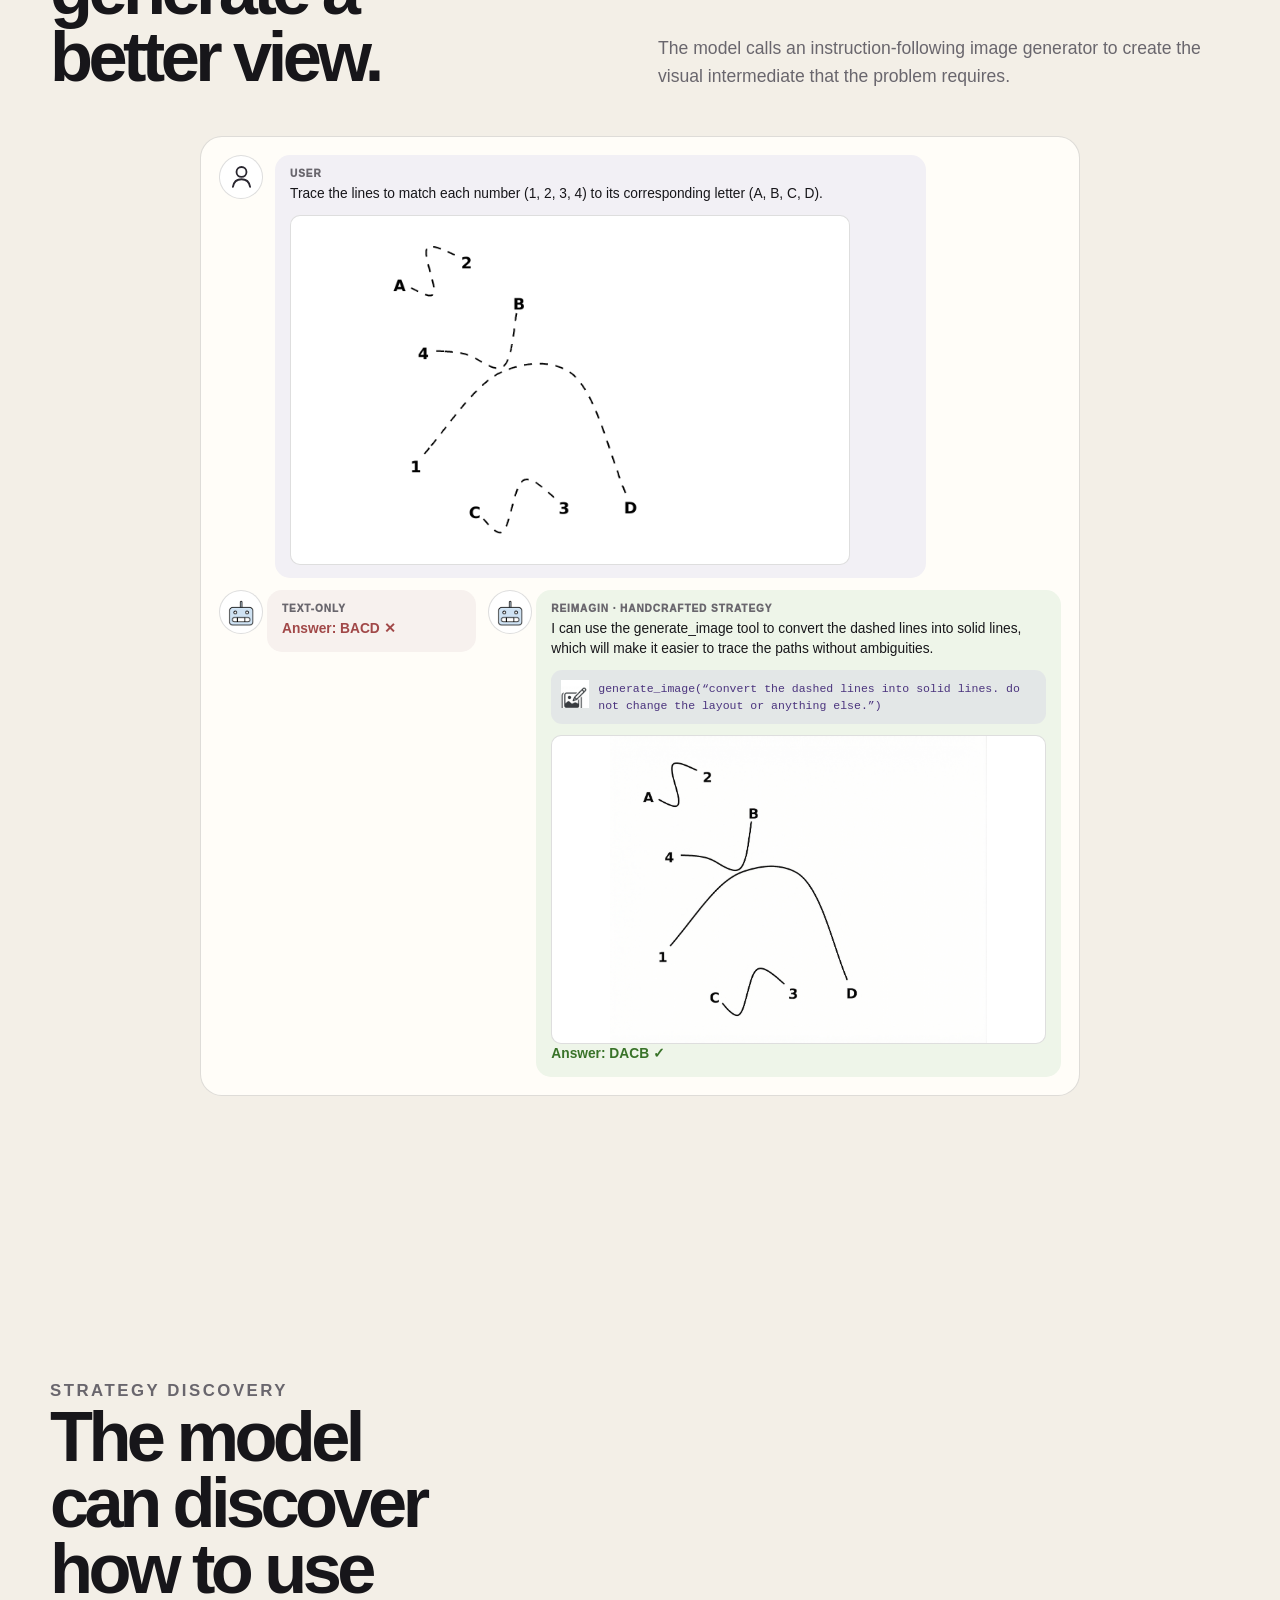
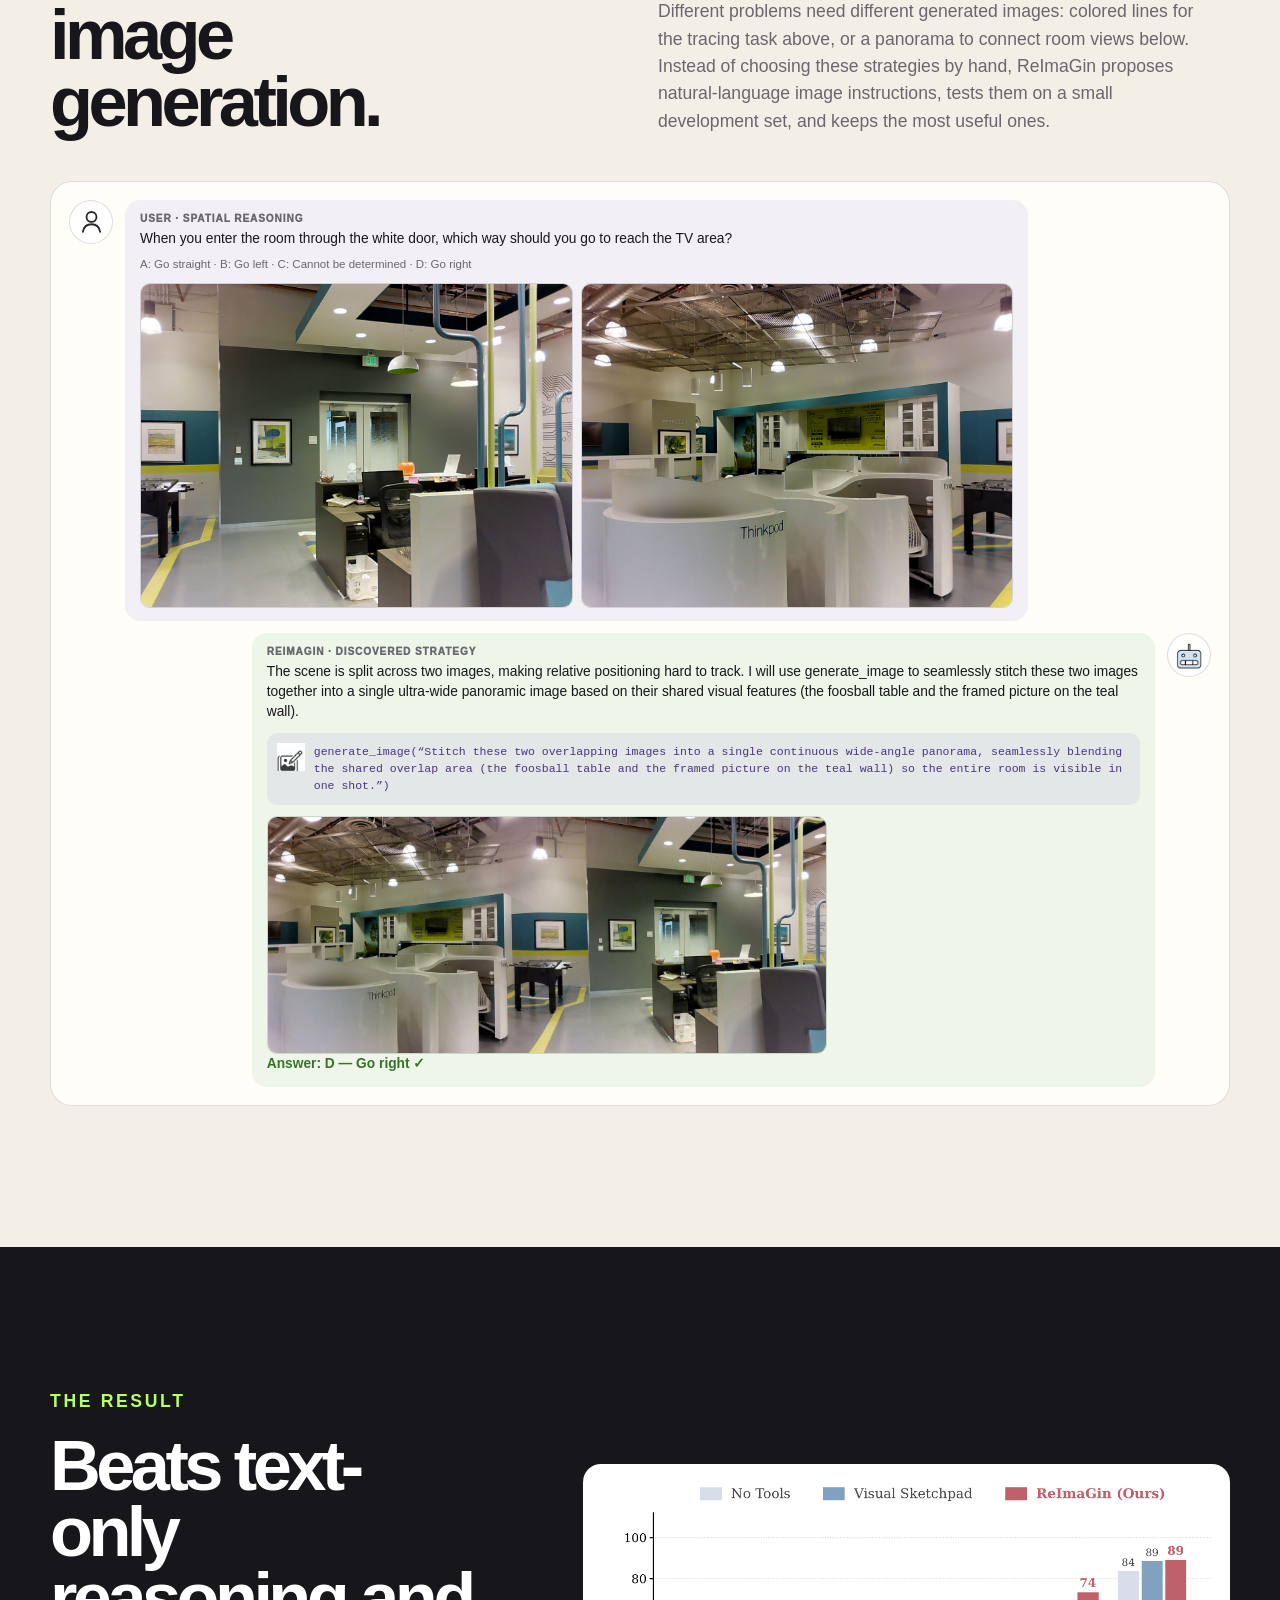
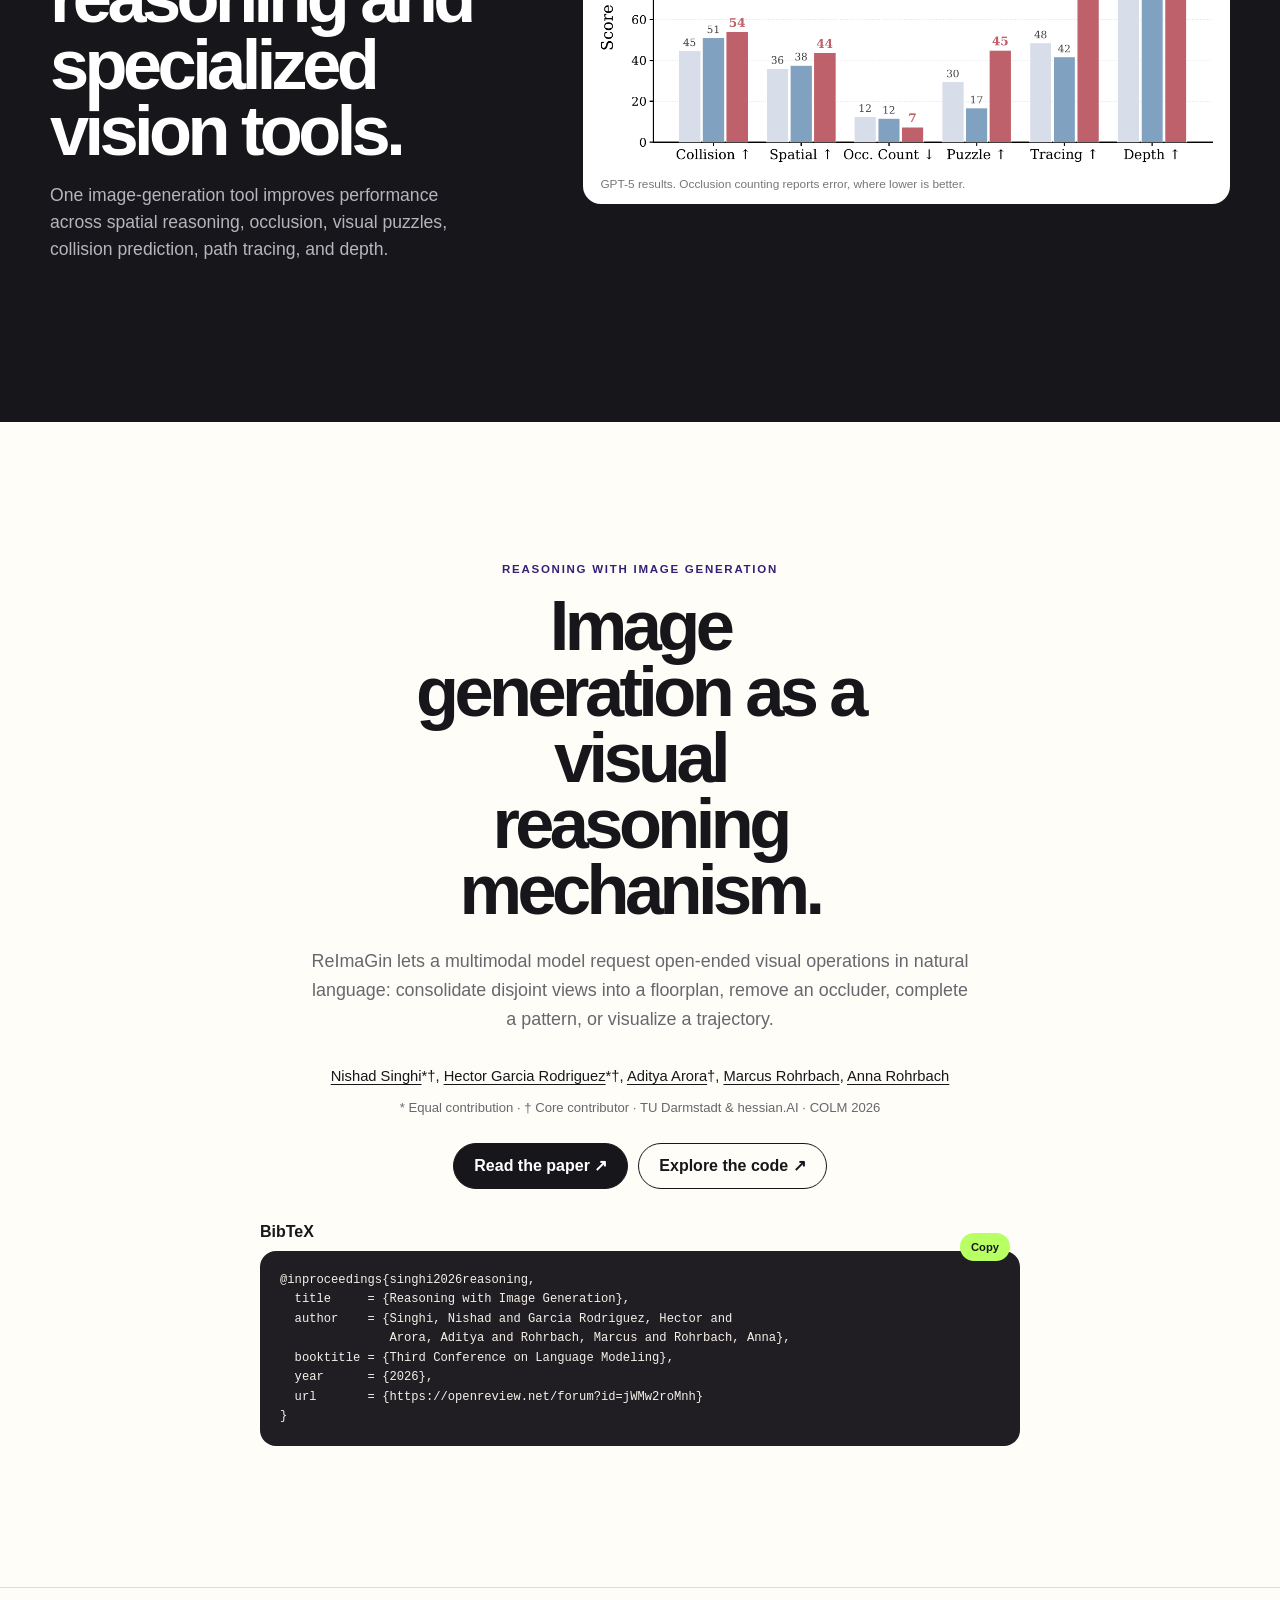
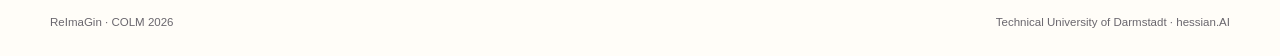
==== commit 2943b138: "Restore office pre-tool reasoning" ====
--- a/reimagin-v2/index.html
+++ b/reimagin-v2/index.html
@@ -596,6 +596,7 @@
             <span class="avatar"><img src="assets/img/reimagin/icon-robot.png" alt=""></span>
             <div class="bubble">
               <span class="bubble-label">ReImaGin</span>
+              <p>I need to understand the spatial layout of the room to determine the direction of the paper covered with writing relative to the door. I will use the generate_image tool to create a unified 3D view of the scene using both images, and then create a top-down blueprint to clearly see the relative positions.</p>
               <div class="inline-tool">
                 <img src="assets/img/reimagin/icon-image-tool.png" alt="">
                 <code>generate_image(“Based on the scene shown in this image, create a *top-down blueprint* of the scene. The accuracy of the layout is extremely important. Label the door, the paper covered with writing, and the chairs. It is important that the orientation and layout of these objects is accurate. Triple check your layout before returning the output.”)</code>
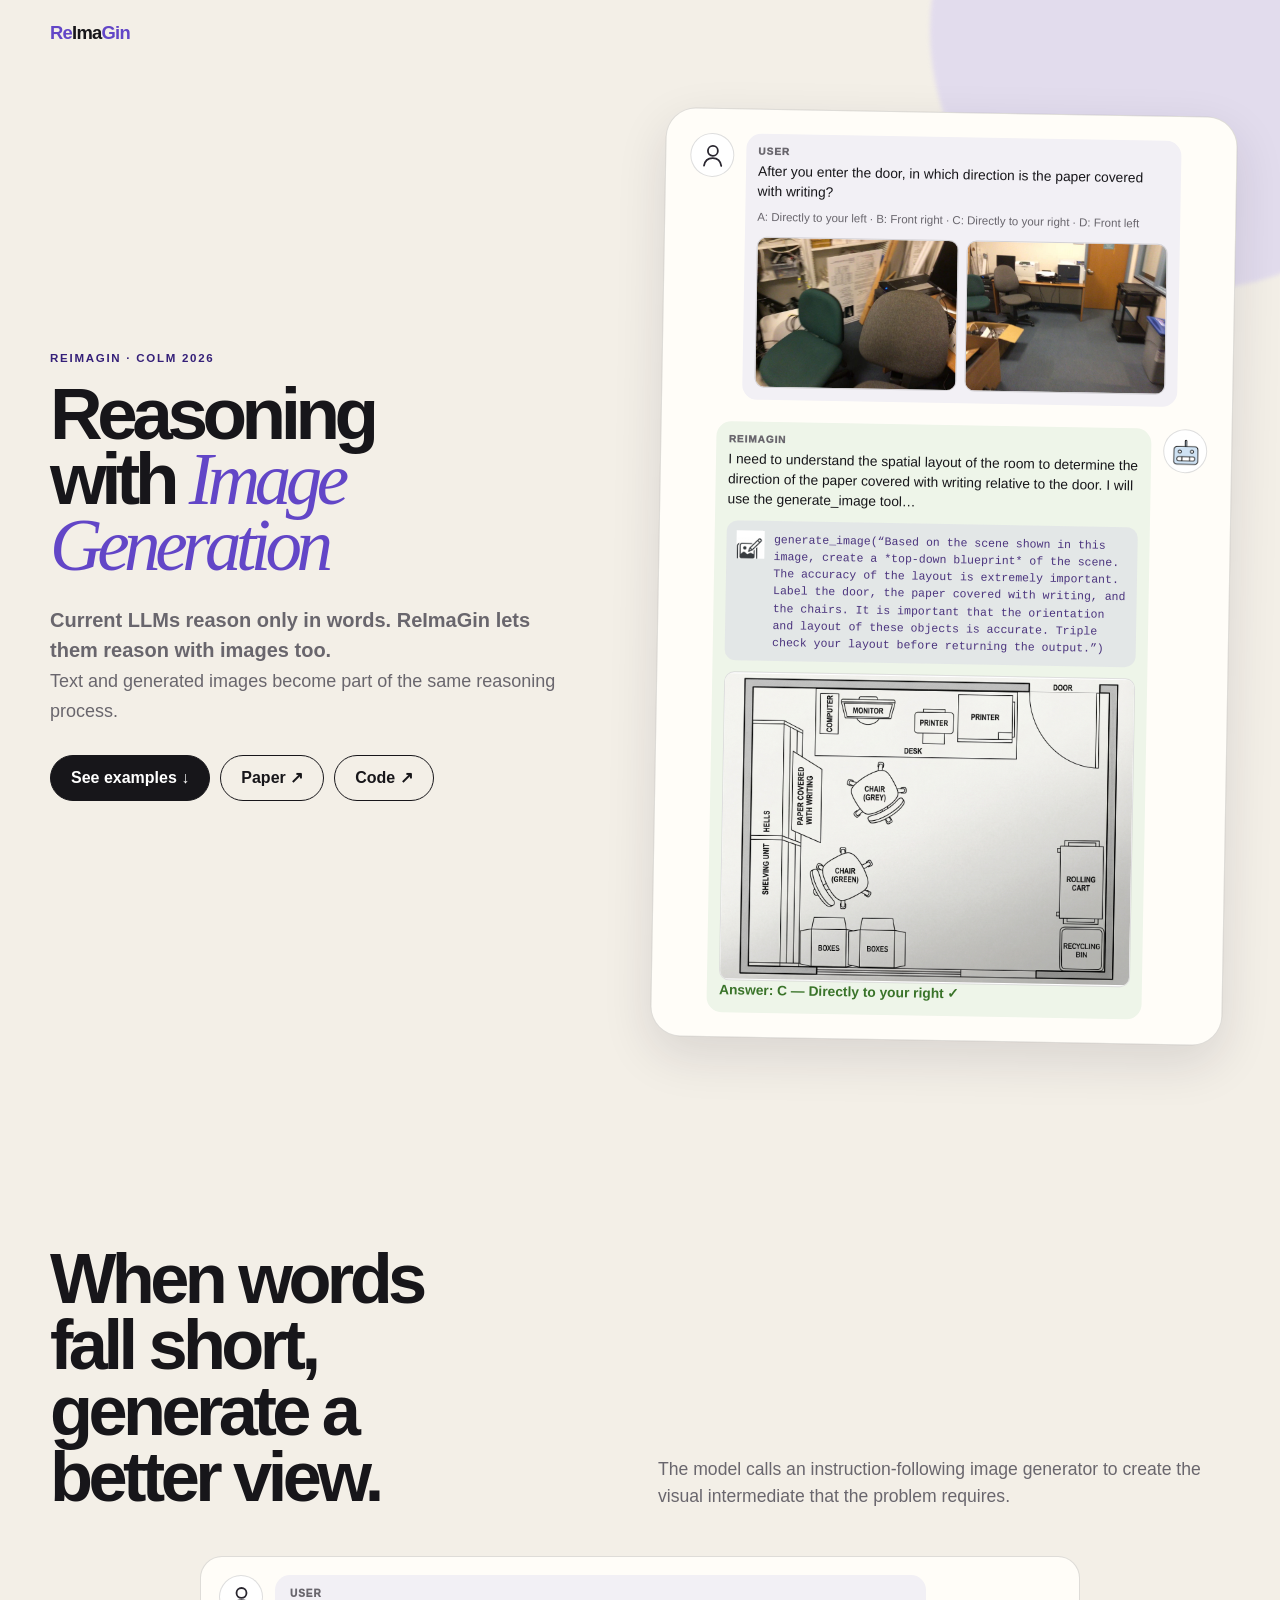
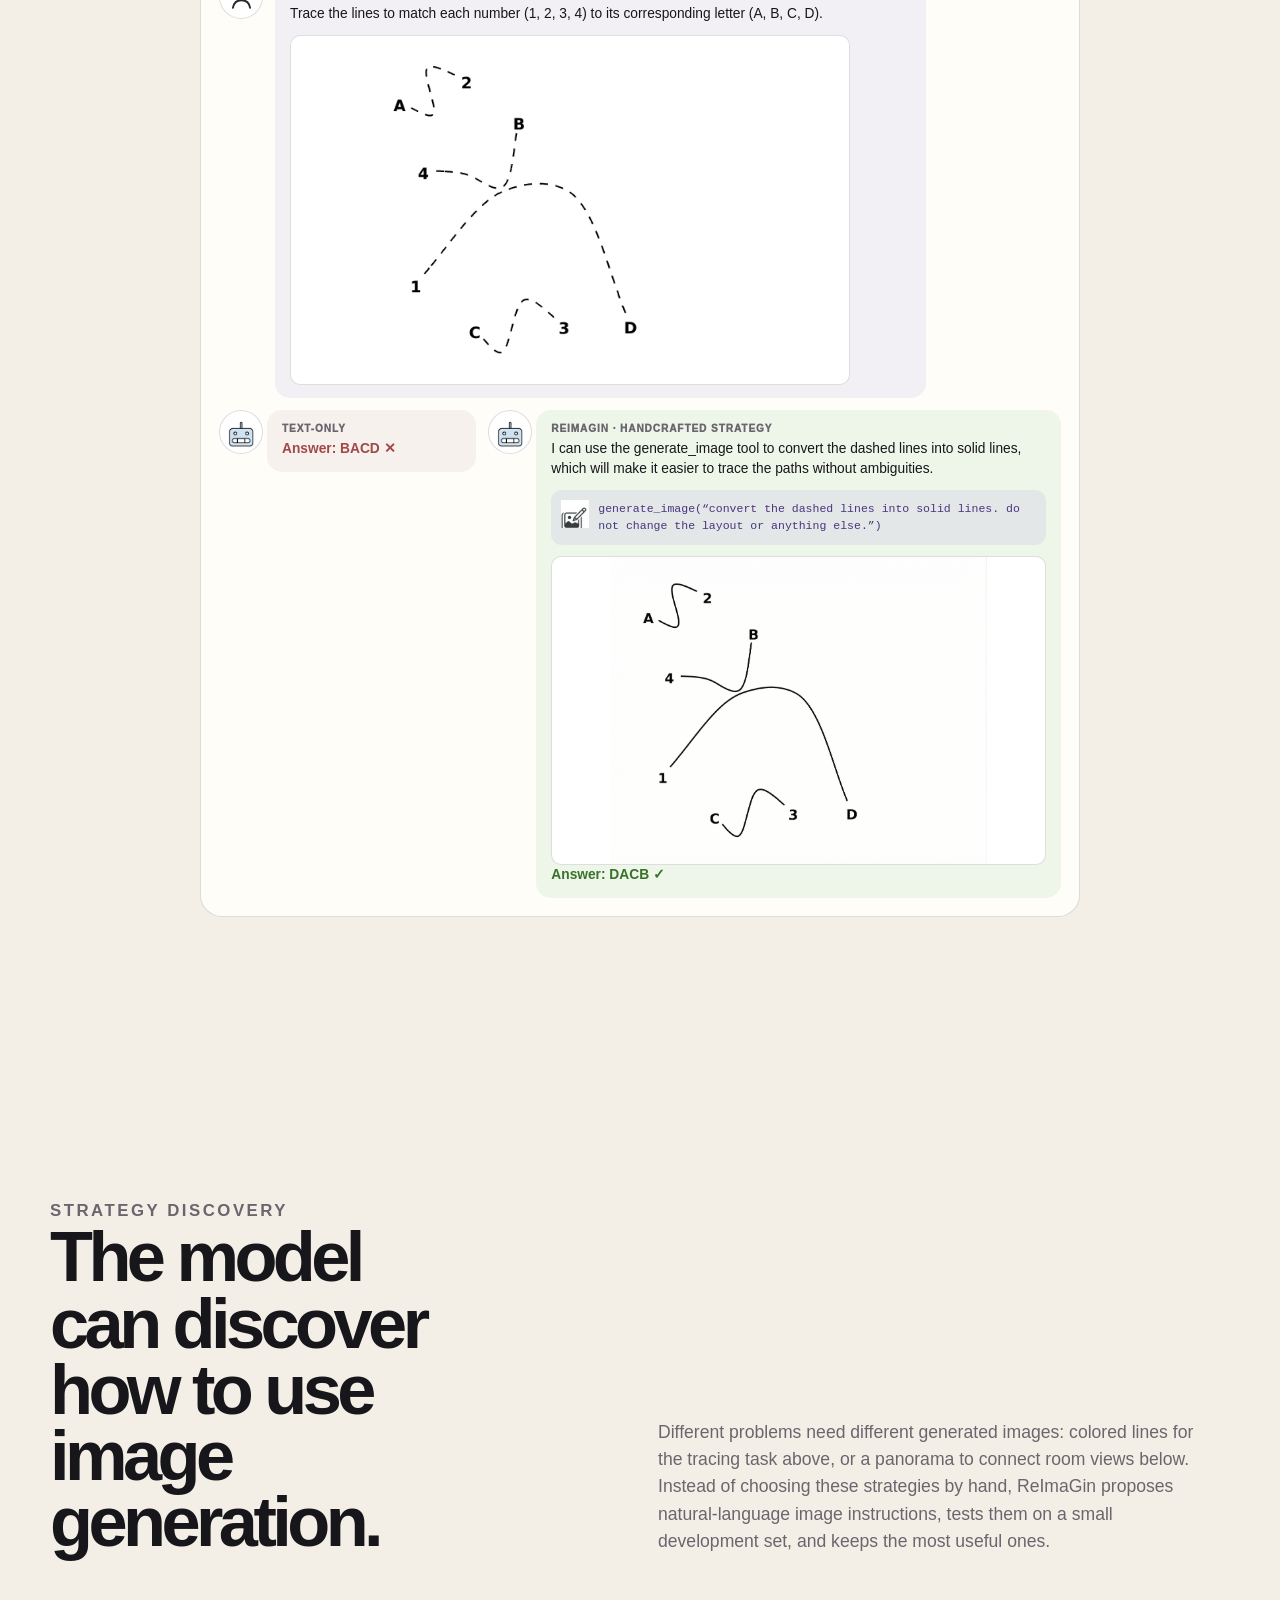
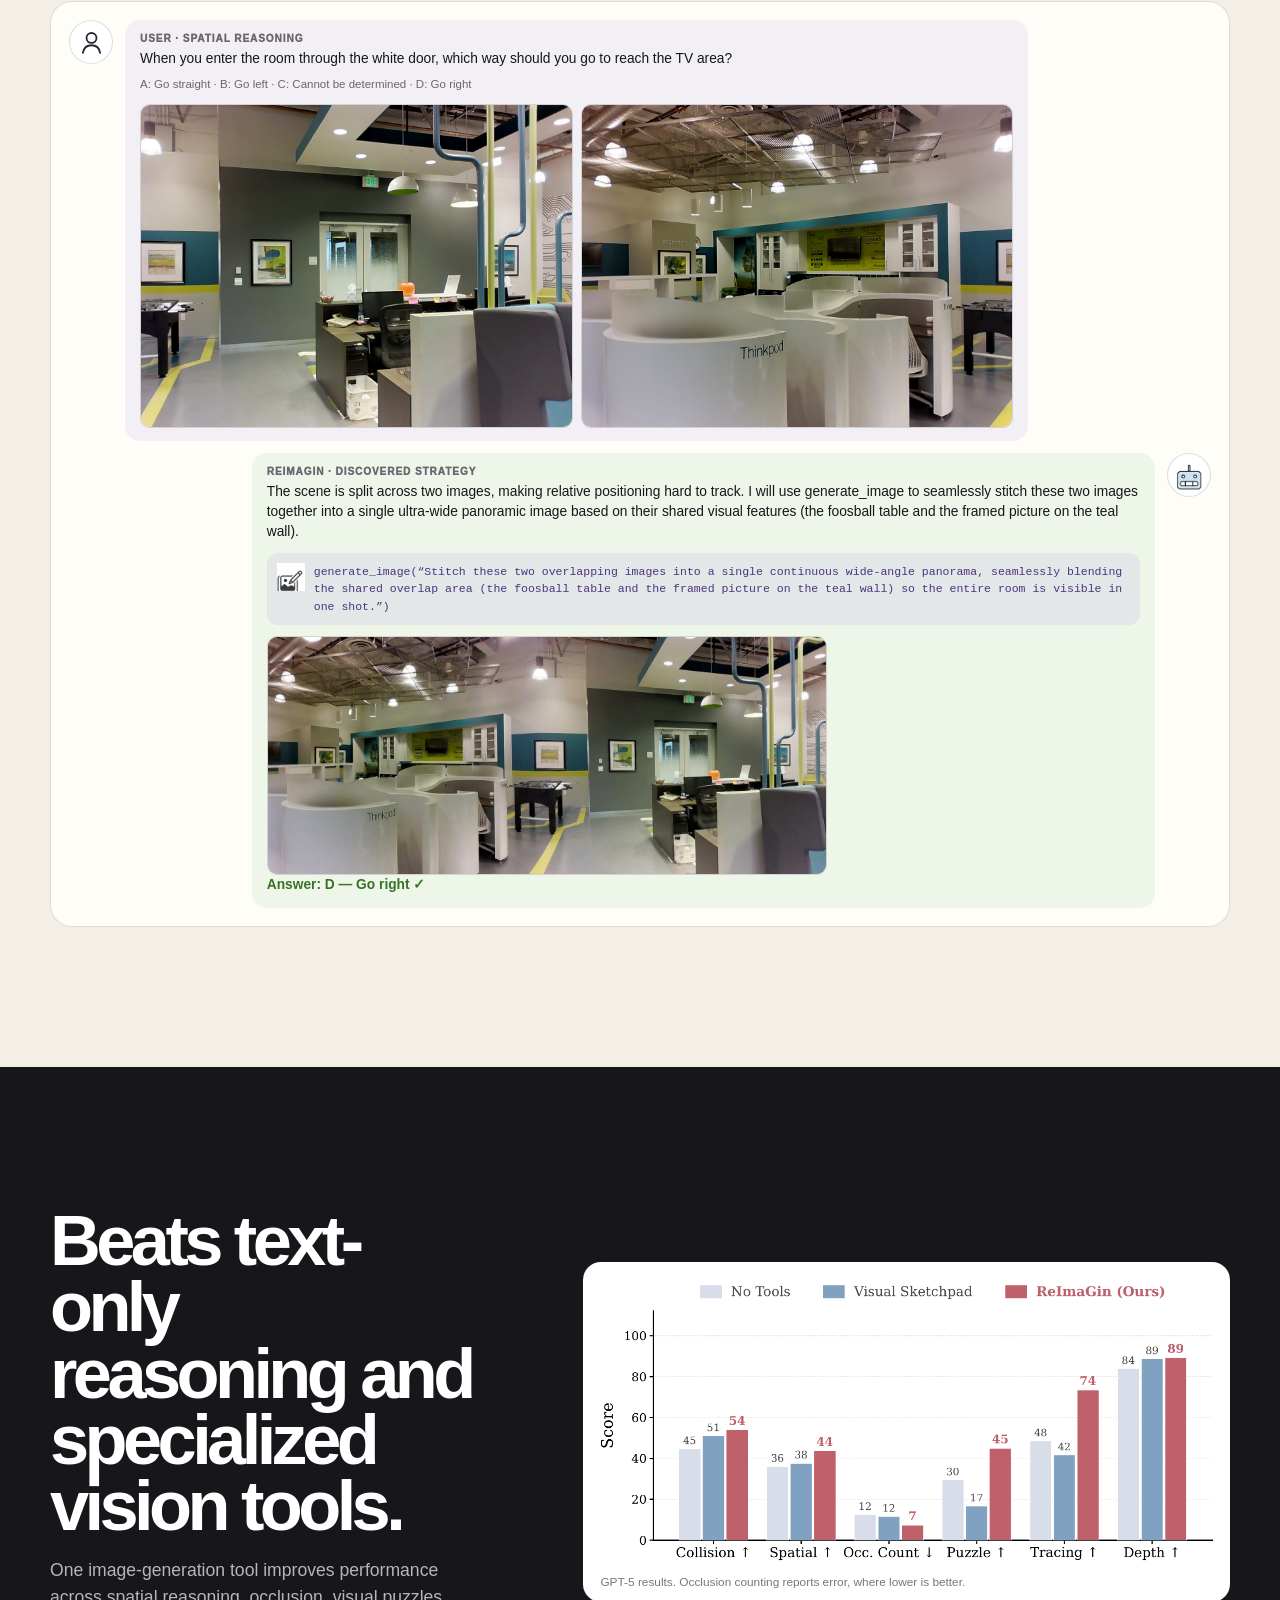
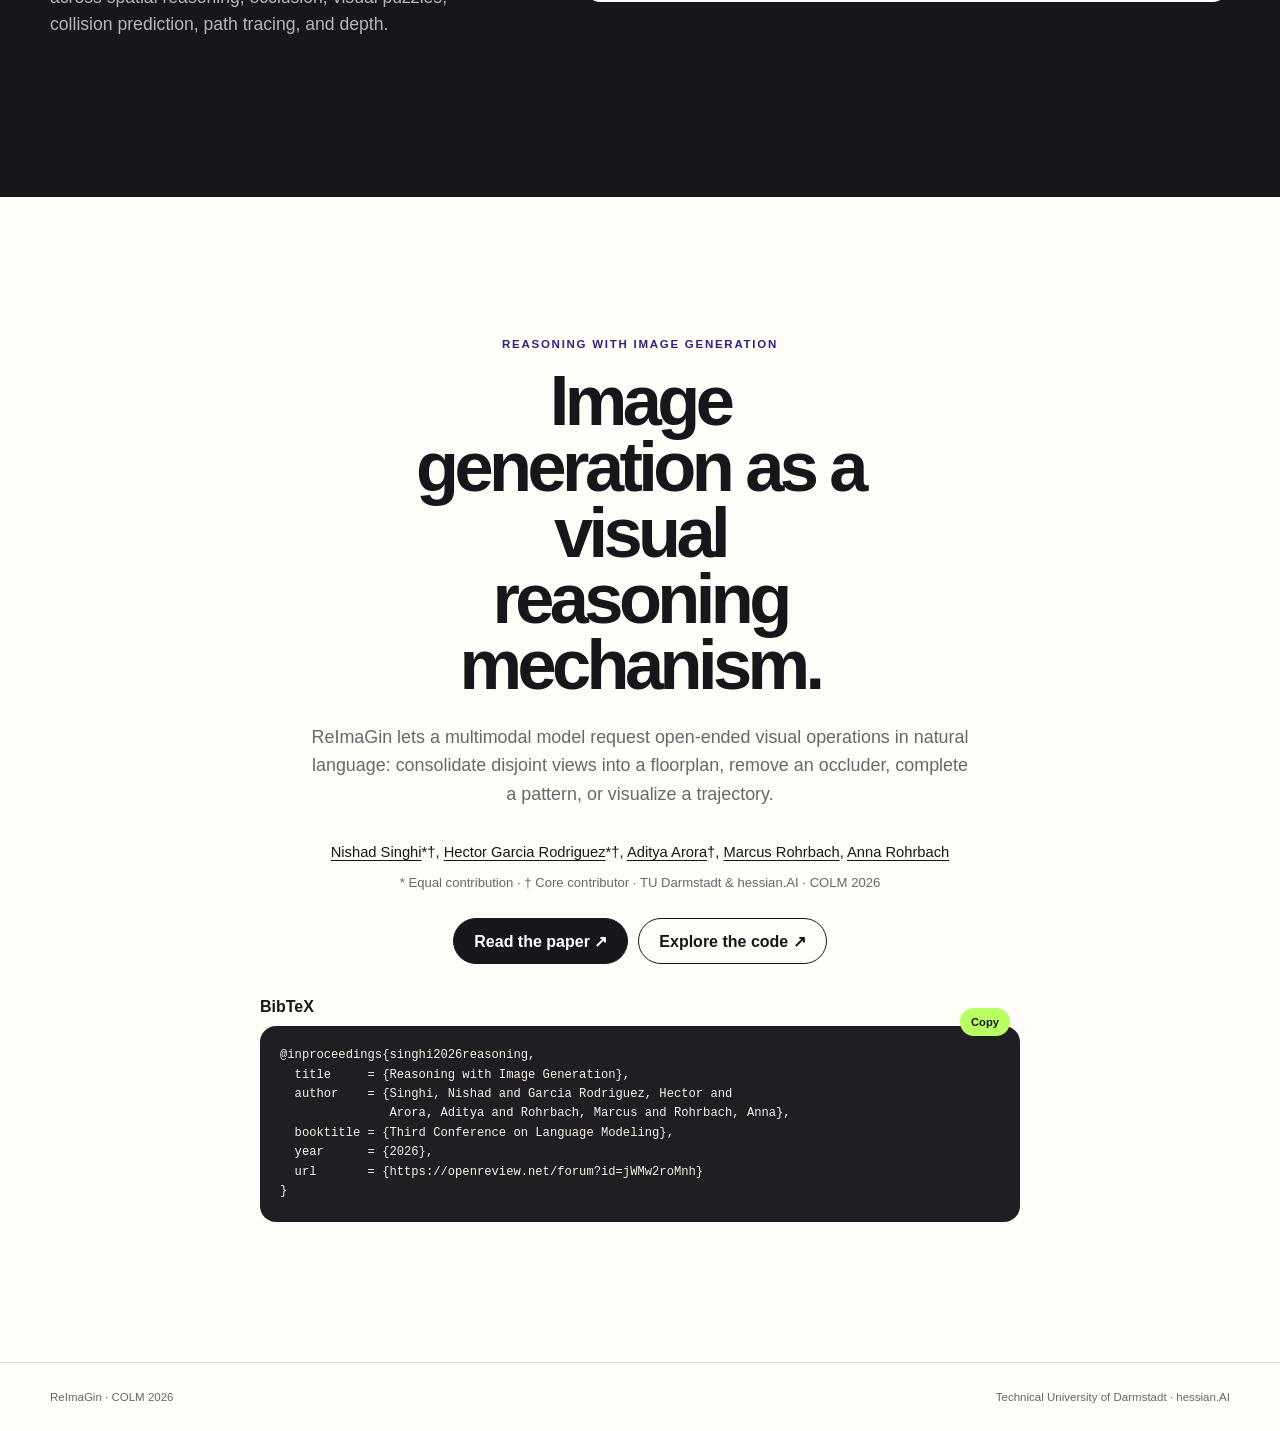
==== commit af42f047: "Tighten hero and results copy" ====
--- a/reimagin-v2/index.html
+++ b/reimagin-v2/index.html
@@ -72,14 +72,6 @@
       font-size: 1.15rem;
     }
     .brand i { color: var(--violet); font-style: normal; }
-    .nav-links { display: flex; align-items: center; gap: 20px; }
-    .nav-links a {
-      color: var(--muted);
-      font-size: .88rem;
-      font-weight: 700;
-      text-decoration: none;
-    }
-    .nav-links a:hover { color: var(--ink); }
 
     .pill,
     .reveal-button,
@@ -502,7 +494,6 @@
 
     @media (max-width: 620px) {
       .nav { width: calc(100% - 32px); padding-top: 17px; }
-      .nav-links a:not(.pill) { display: none; }
       .nav .pill { min-height: 40px; padding-inline: 15px; font-size: .78rem; }
       .hero { padding: 96px 16px 56px; }
       h1 { font-size: clamp(3.2rem, 16vw, 5rem); }
@@ -558,11 +549,6 @@
 
   <nav class="nav" aria-label="Primary navigation">
     <a class="brand" href="#top"><i>Re</i>Ima<i>Gin</i></a>
-    <div class="nav-links">
-      <a href="#examples">Examples</a>
-      <a href="#results">Results</a>
-      <a class="pill" href="https://openreview.net/forum?id=jWMw2roMnh" target="_blank" rel="noopener">Read paper ↗</a>
-    </div>
   </nav>
 
   <main id="main">
@@ -596,7 +582,7 @@
             <span class="avatar"><img src="assets/img/reimagin/icon-robot.png" alt=""></span>
             <div class="bubble">
               <span class="bubble-label">ReImaGin</span>
-              <p>I need to understand the spatial layout of the room to determine the direction of the paper covered with writing relative to the door. I will use the generate_image tool to create a unified 3D view of the scene using both images, and then create a top-down blueprint to clearly see the relative positions.</p>
+              <p>I need to understand the spatial layout of the room to determine the direction of the paper covered with writing relative to the door. I will use the generate_image tool…</p>
               <div class="inline-tool">
                 <img src="assets/img/reimagin/icon-image-tool.png" alt="">
                 <code>generate_image(“Based on the scene shown in this image, create a *top-down blueprint* of the scene. The accuracy of the layout is extremely important. Label the door, the paper covered with writing, and the chairs. It is important that the orientation and layout of these objects is accurate. Triple check your layout before returning the output.”)</code>
@@ -604,7 +590,6 @@
               <div class="message-media one">
                 <img src="assets/img/reimagin/exact/office-blueprint.png" alt="Generated top-down blueprint of the office">
               </div>
-              <p>Based on the top-down blueprint, the door is located on the top wall. When entering the door, you would be facing into the room (towards the bottom of the blueprint). The paper covered with writing is located on the left wall of the blueprint (the shelving unit area). Relative to someone entering the door and facing into the room, the left wall of the blueprint is to their right. Therefore, the paper is directly to your right.</p>
               <p class="outcome good">Answer: C — Directly to your right ✓</p>
             </div>
           </div>
@@ -696,7 +681,6 @@
     <section class="section result" id="results">
       <div class="result-inner result-grid">
         <div>
-          <p class="eyebrow" style="color: var(--green)">The result</p>
           <h2>Beats text-only reasoning and specialized vision tools.</h2>
           <p>One image-generation tool improves performance across spatial reasoning, occlusion, visual puzzles, collision prediction, path tracing, and depth.</p>
         </div>
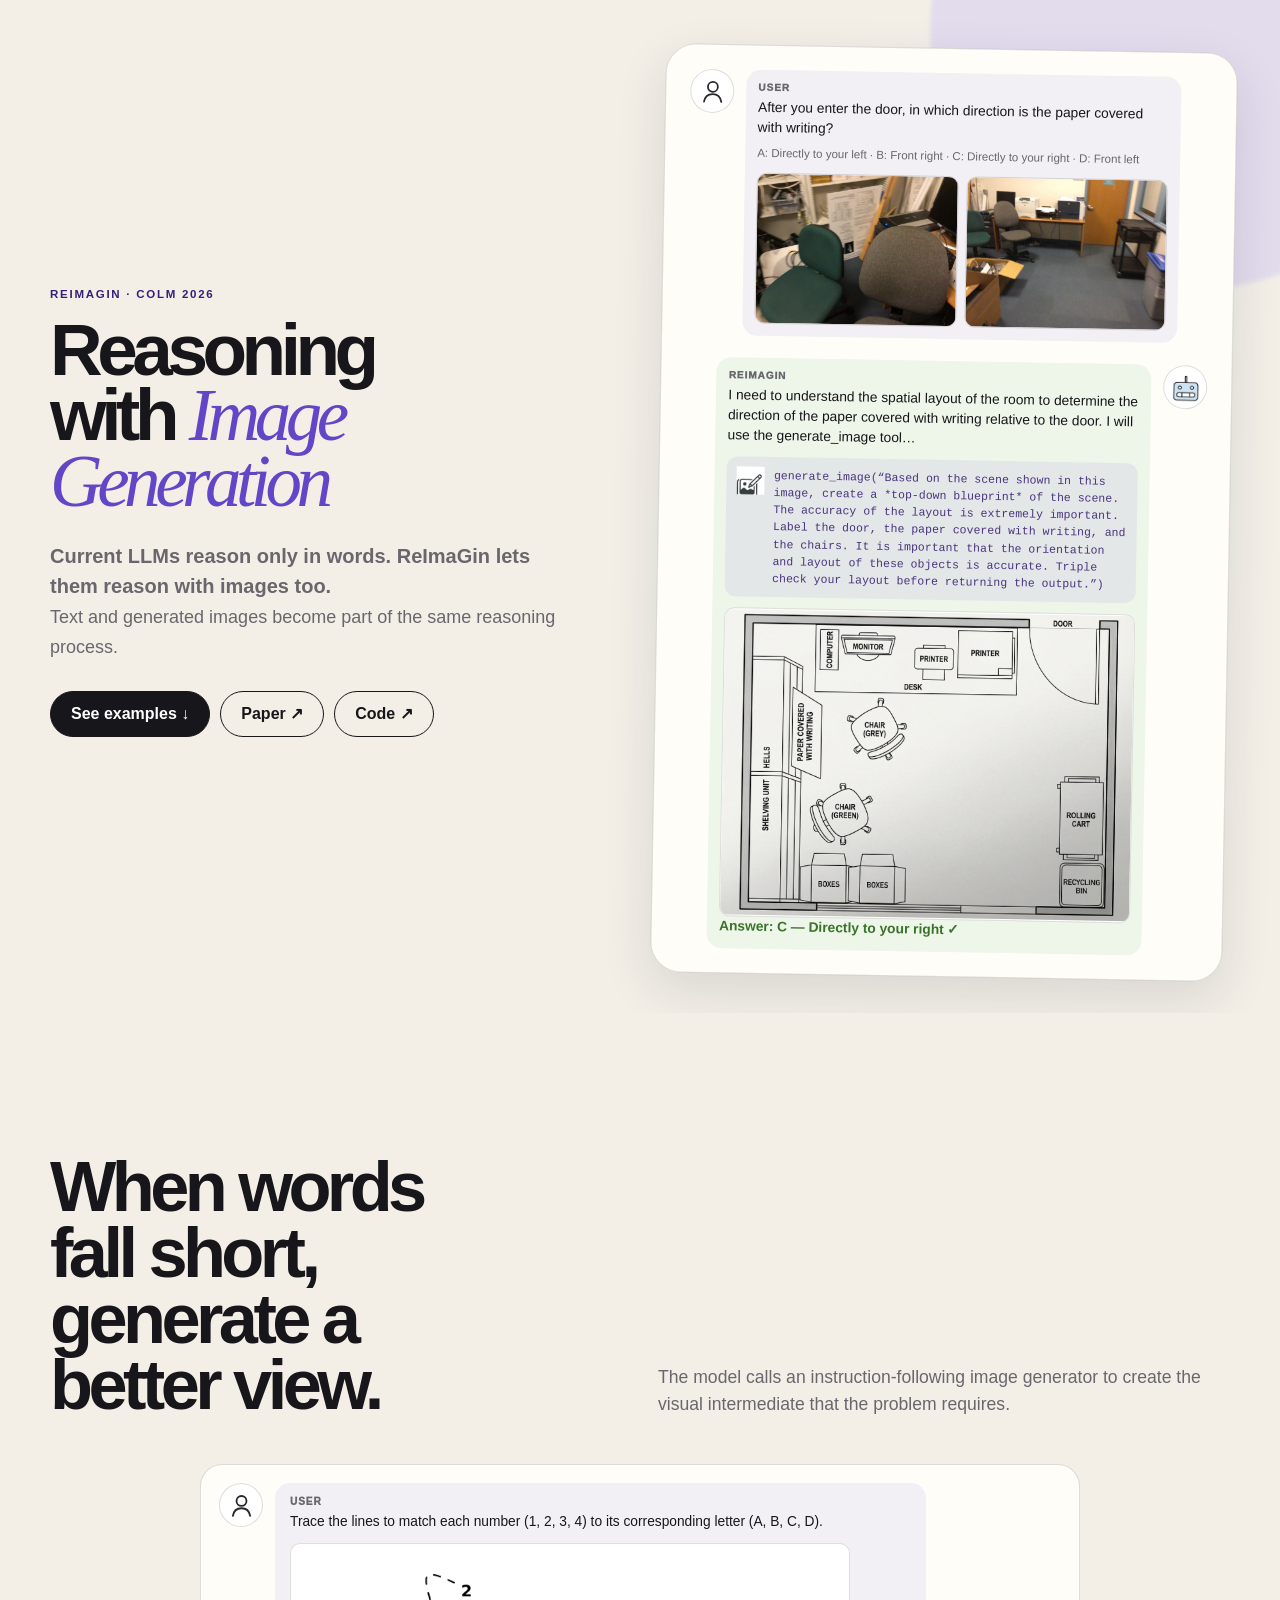
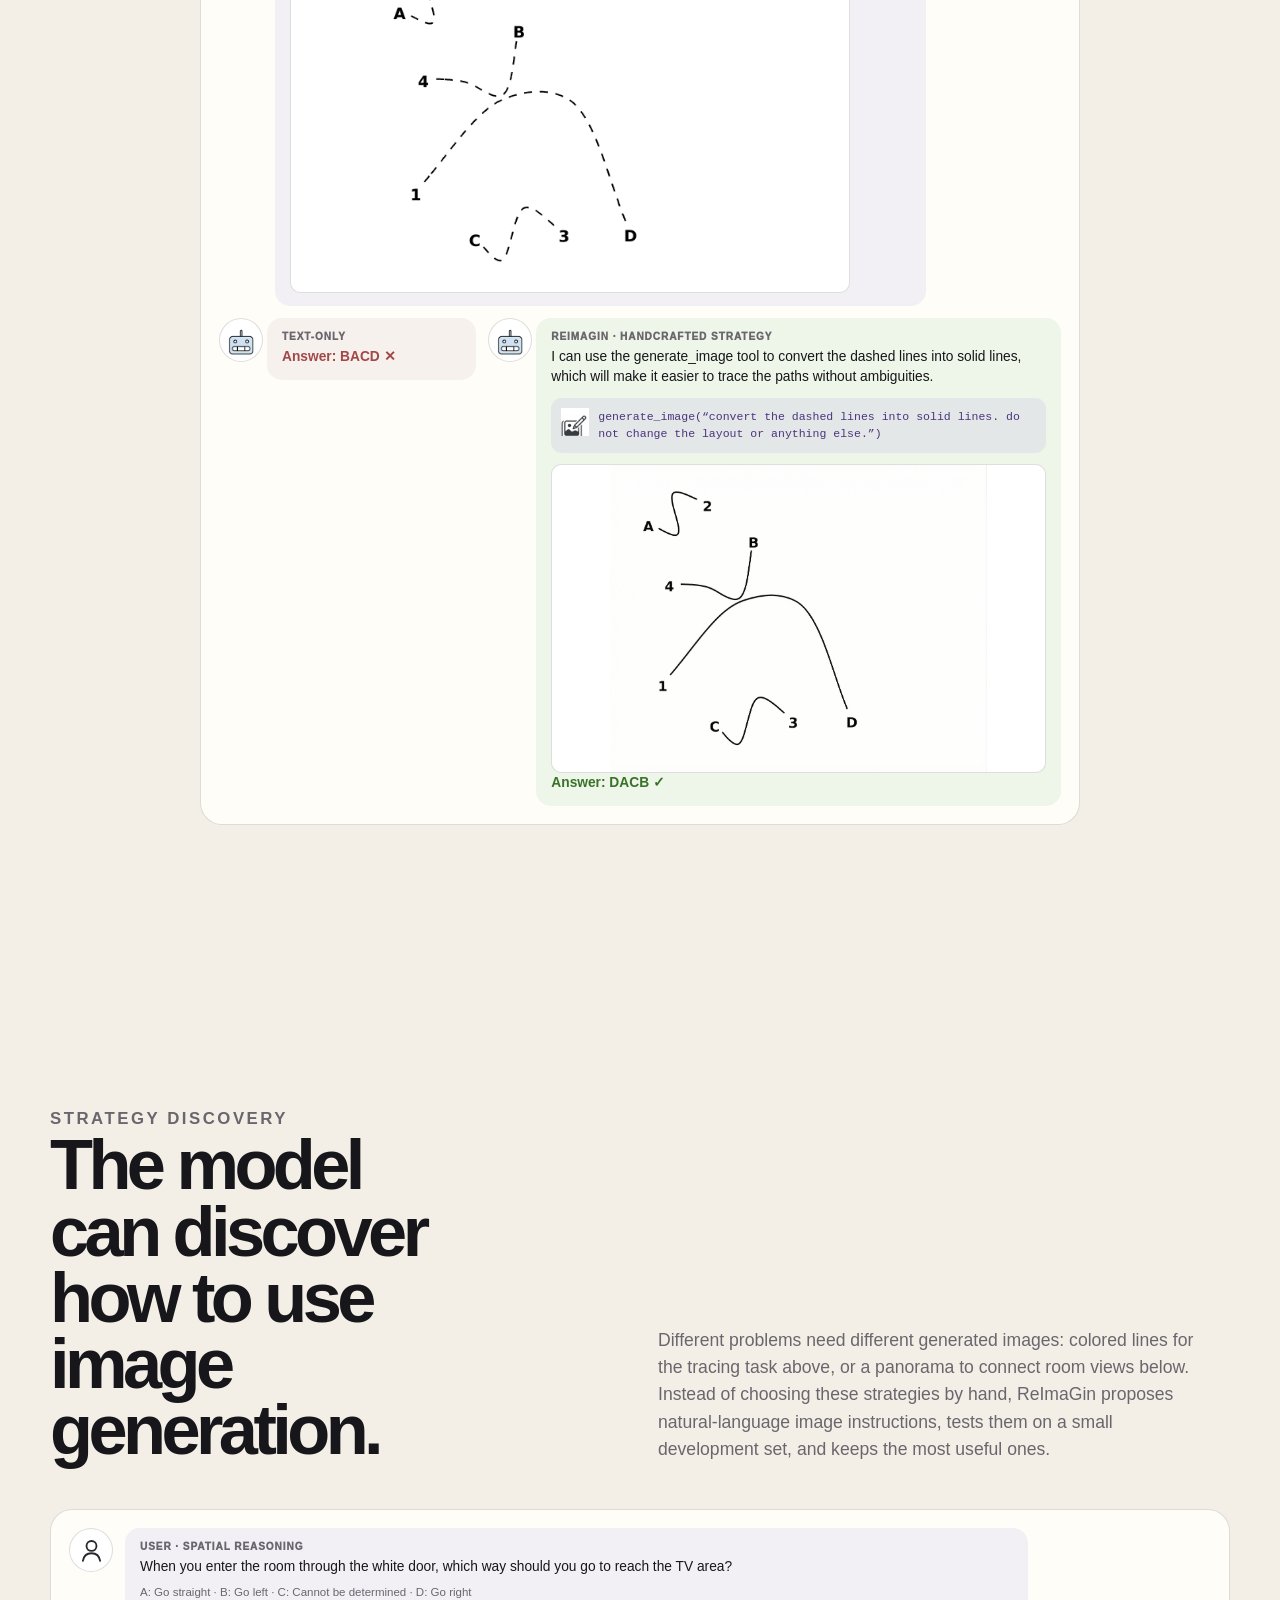
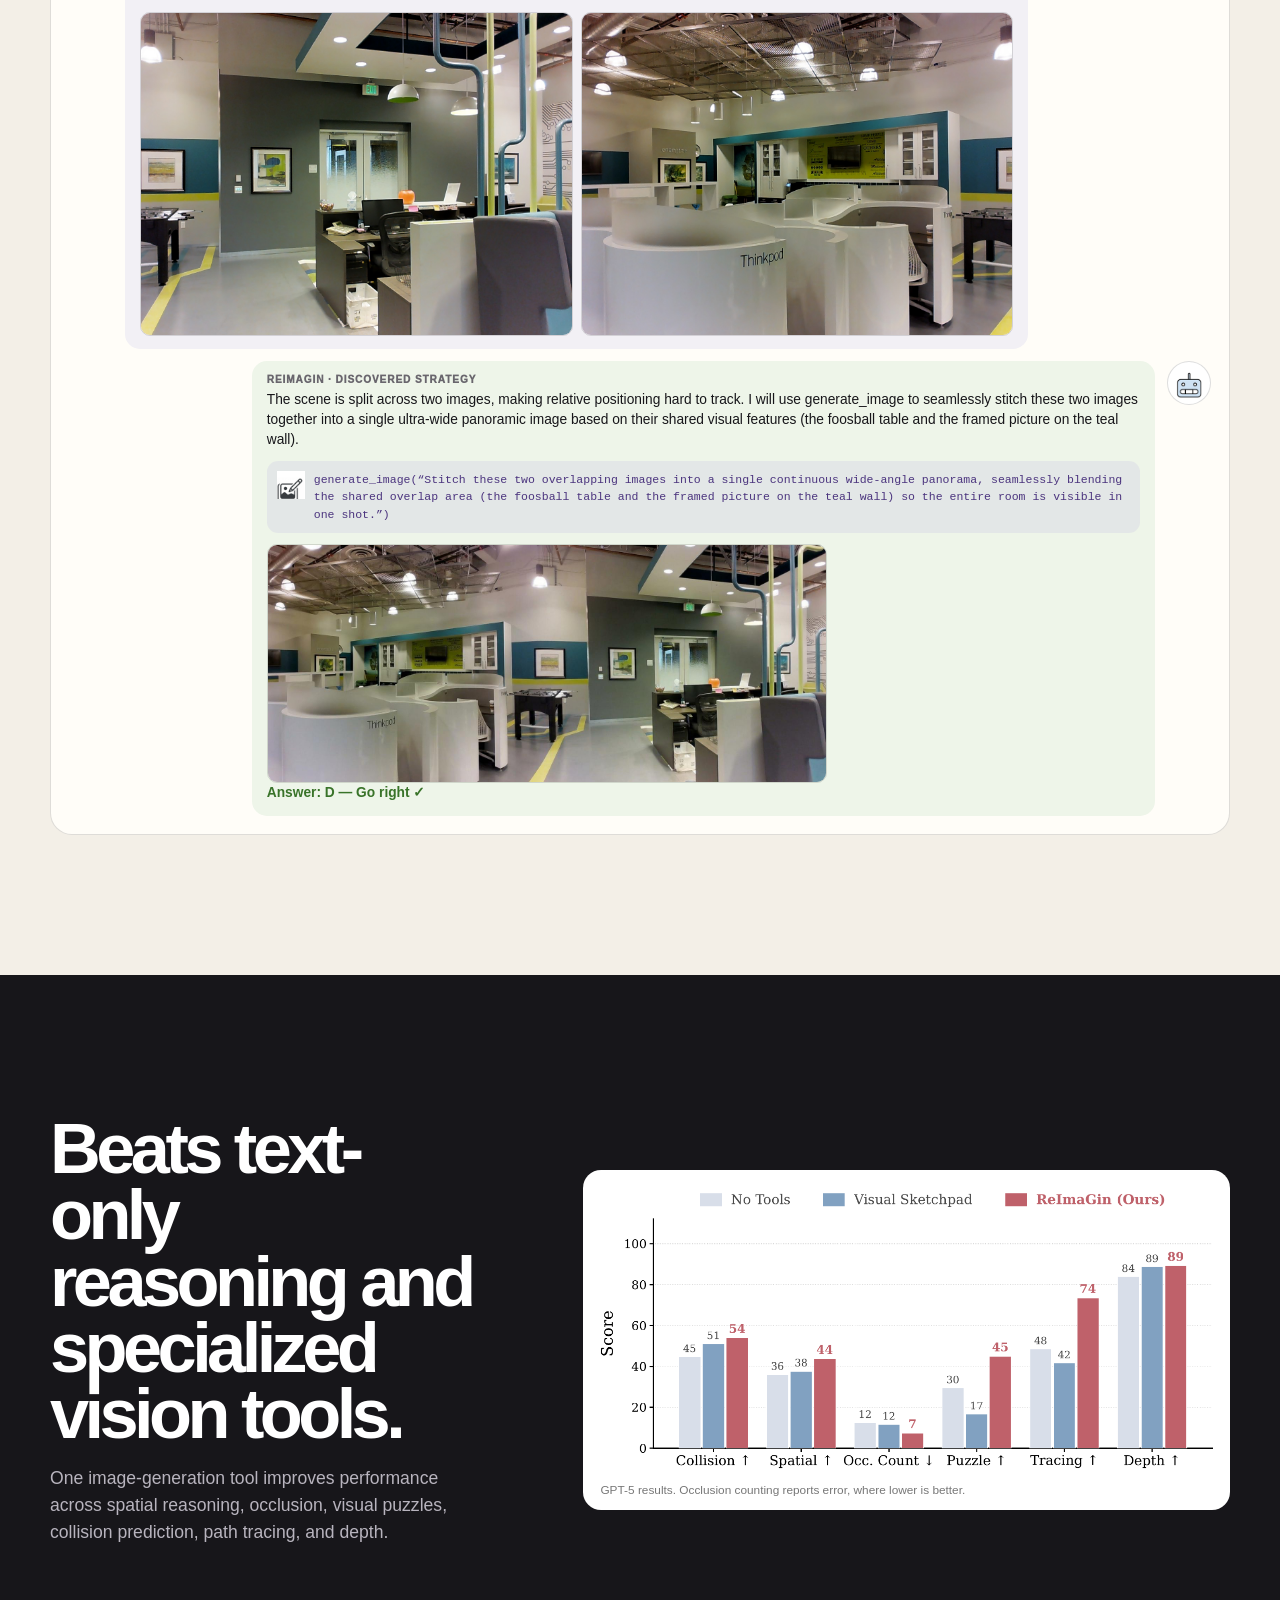
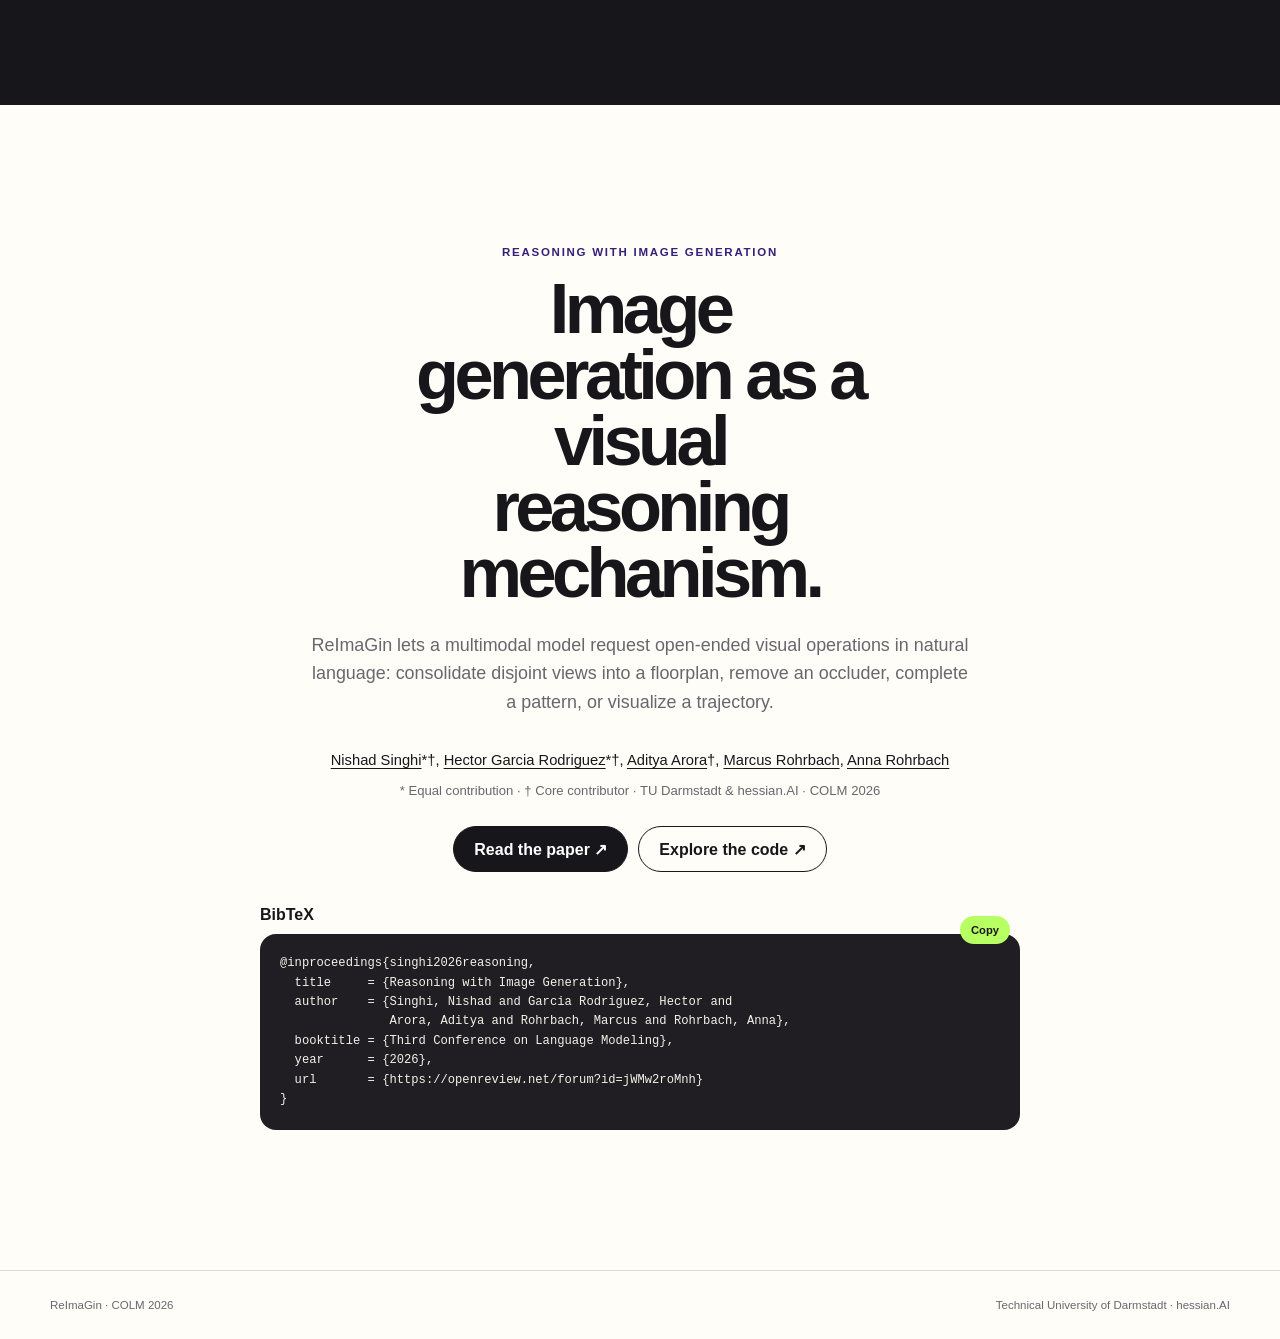
==== commit 67b66e33: "Reclaim vertical space in hero" ====
--- a/reimagin-v2/index.html
+++ b/reimagin-v2/index.html
@@ -54,25 +54,6 @@
     }
     .skip-link:focus { top: 16px; }
 
-    .nav {
-      position: absolute;
-      inset: 0 0 auto;
-      z-index: 20;
-      display: flex;
-      align-items: center;
-      justify-content: space-between;
-      width: min(1180px, calc(100% - 40px));
-      margin: 0 auto;
-      padding: 22px 0;
-    }
-    .brand {
-      text-decoration: none;
-      font-weight: 900;
-      letter-spacing: -.04em;
-      font-size: 1.15rem;
-    }
-    .brand i { color: var(--violet); font-style: normal; }
-
     .pill,
     .reveal-button,
     .switch-button {
@@ -104,7 +85,7 @@
       min-height: 100svh;
       display: grid;
       align-items: center;
-      padding: 112px max(20px, calc((100vw - 1180px) / 2)) 64px;
+      padding: 48px max(20px, calc((100vw - 1180px) / 2)) 36px;
       overflow: hidden;
       position: relative;
     }
@@ -493,9 +474,7 @@
     }
 
     @media (max-width: 620px) {
-      .nav { width: calc(100% - 32px); padding-top: 17px; }
-      .nav .pill { min-height: 40px; padding-inline: 15px; font-size: .78rem; }
-      .hero { padding: 96px 16px 56px; }
+      .hero { padding: 48px 16px 42px; }
       h1 { font-size: clamp(3.2rem, 16vw, 5rem); }
       .dek { margin-top: 20px; }
       .paper-meta { margin-top: 18px; }
@@ -547,10 +526,6 @@
 <body>
   <a class="skip-link" href="#main">Skip to content</a>
 
-  <nav class="nav" aria-label="Primary navigation">
-    <a class="brand" href="#top"><i>Re</i>Ima<i>Gin</i></a>
-  </nav>
-
   <main id="main">
     <section class="hero" id="top">
       <div class="hero-grid">
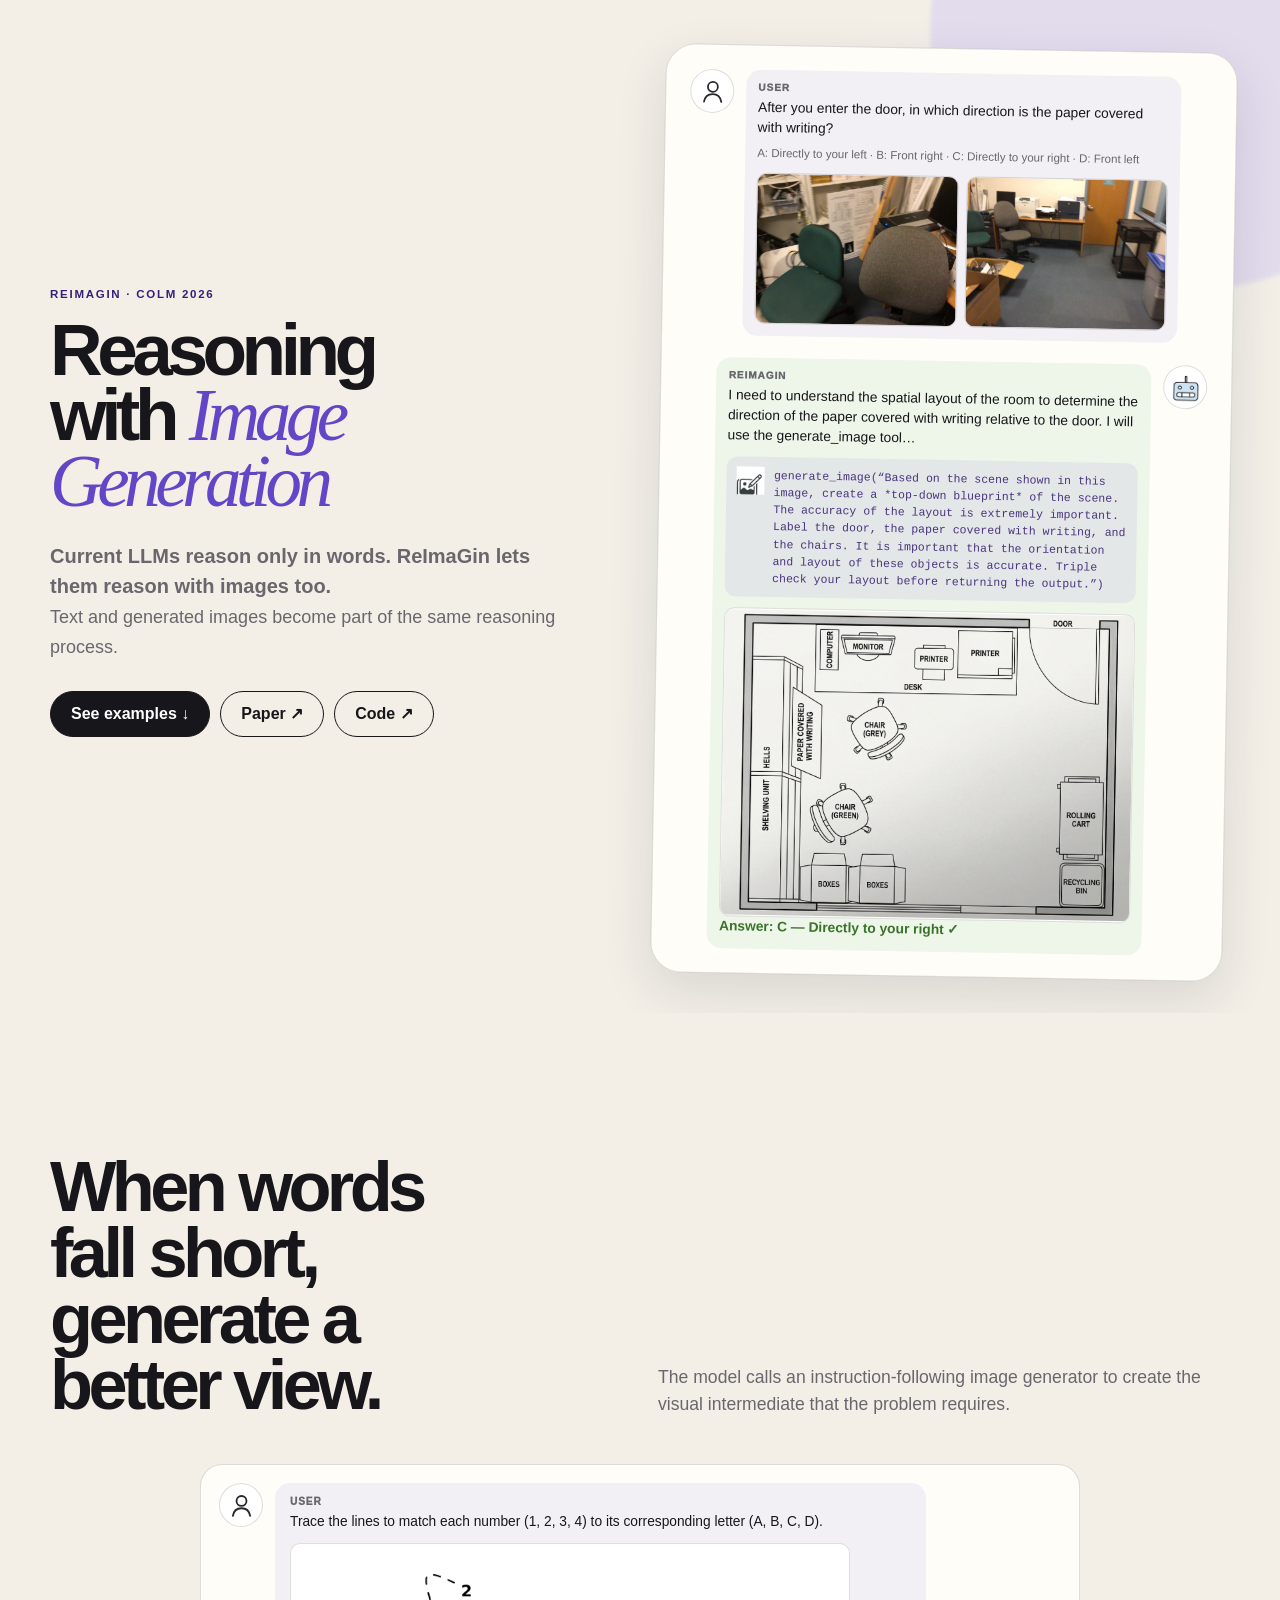
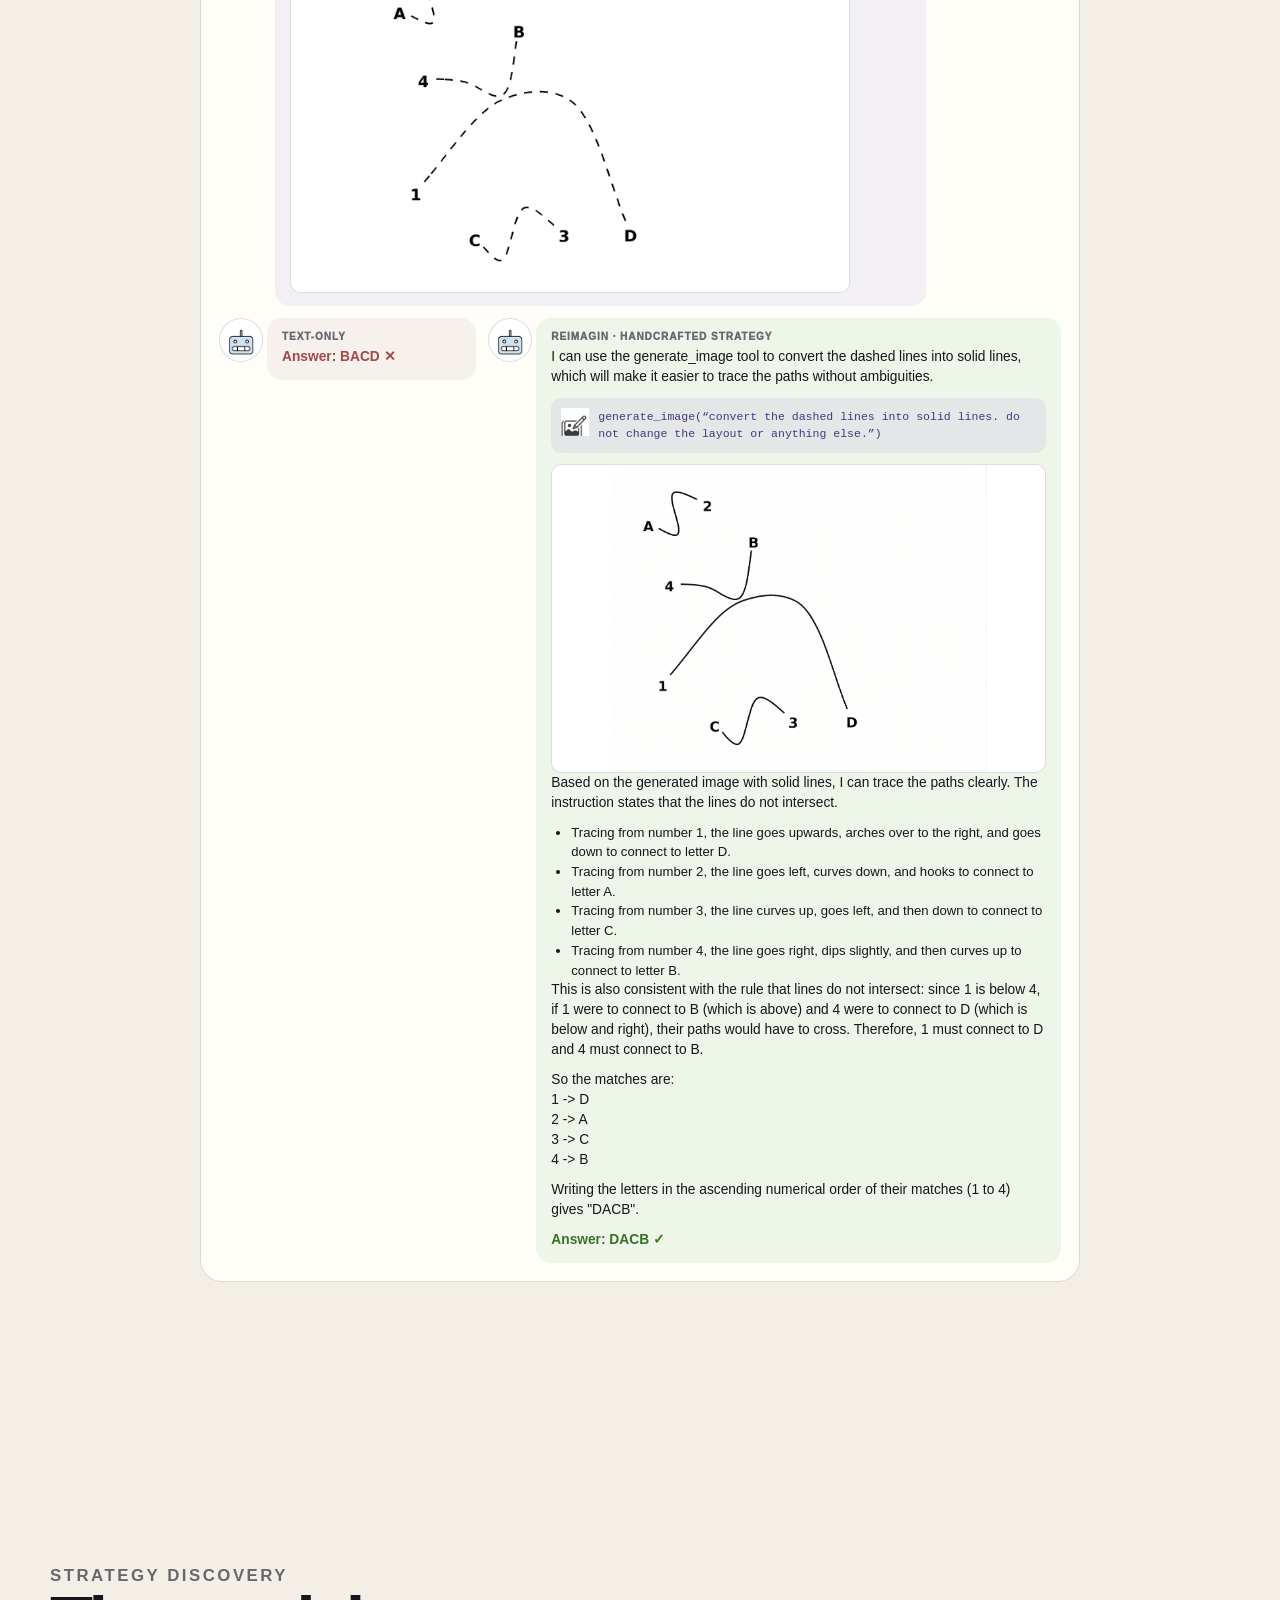
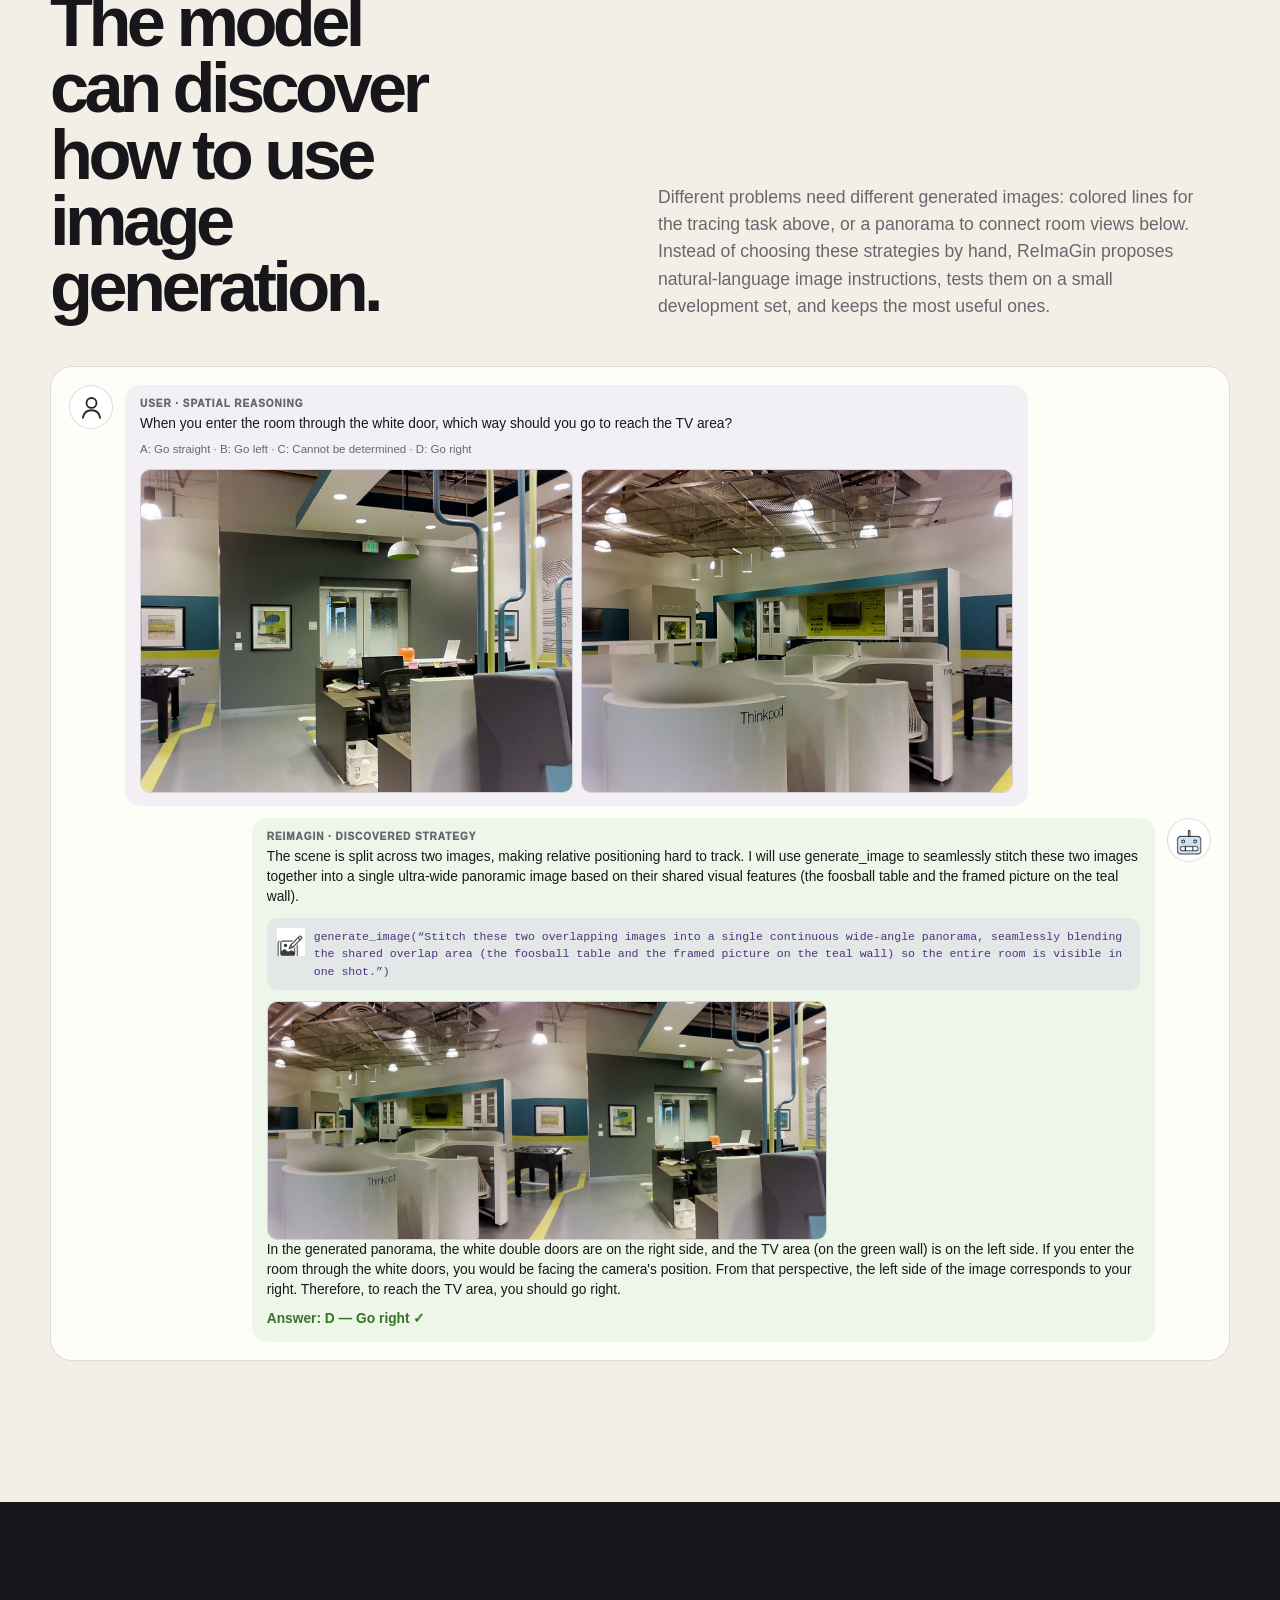
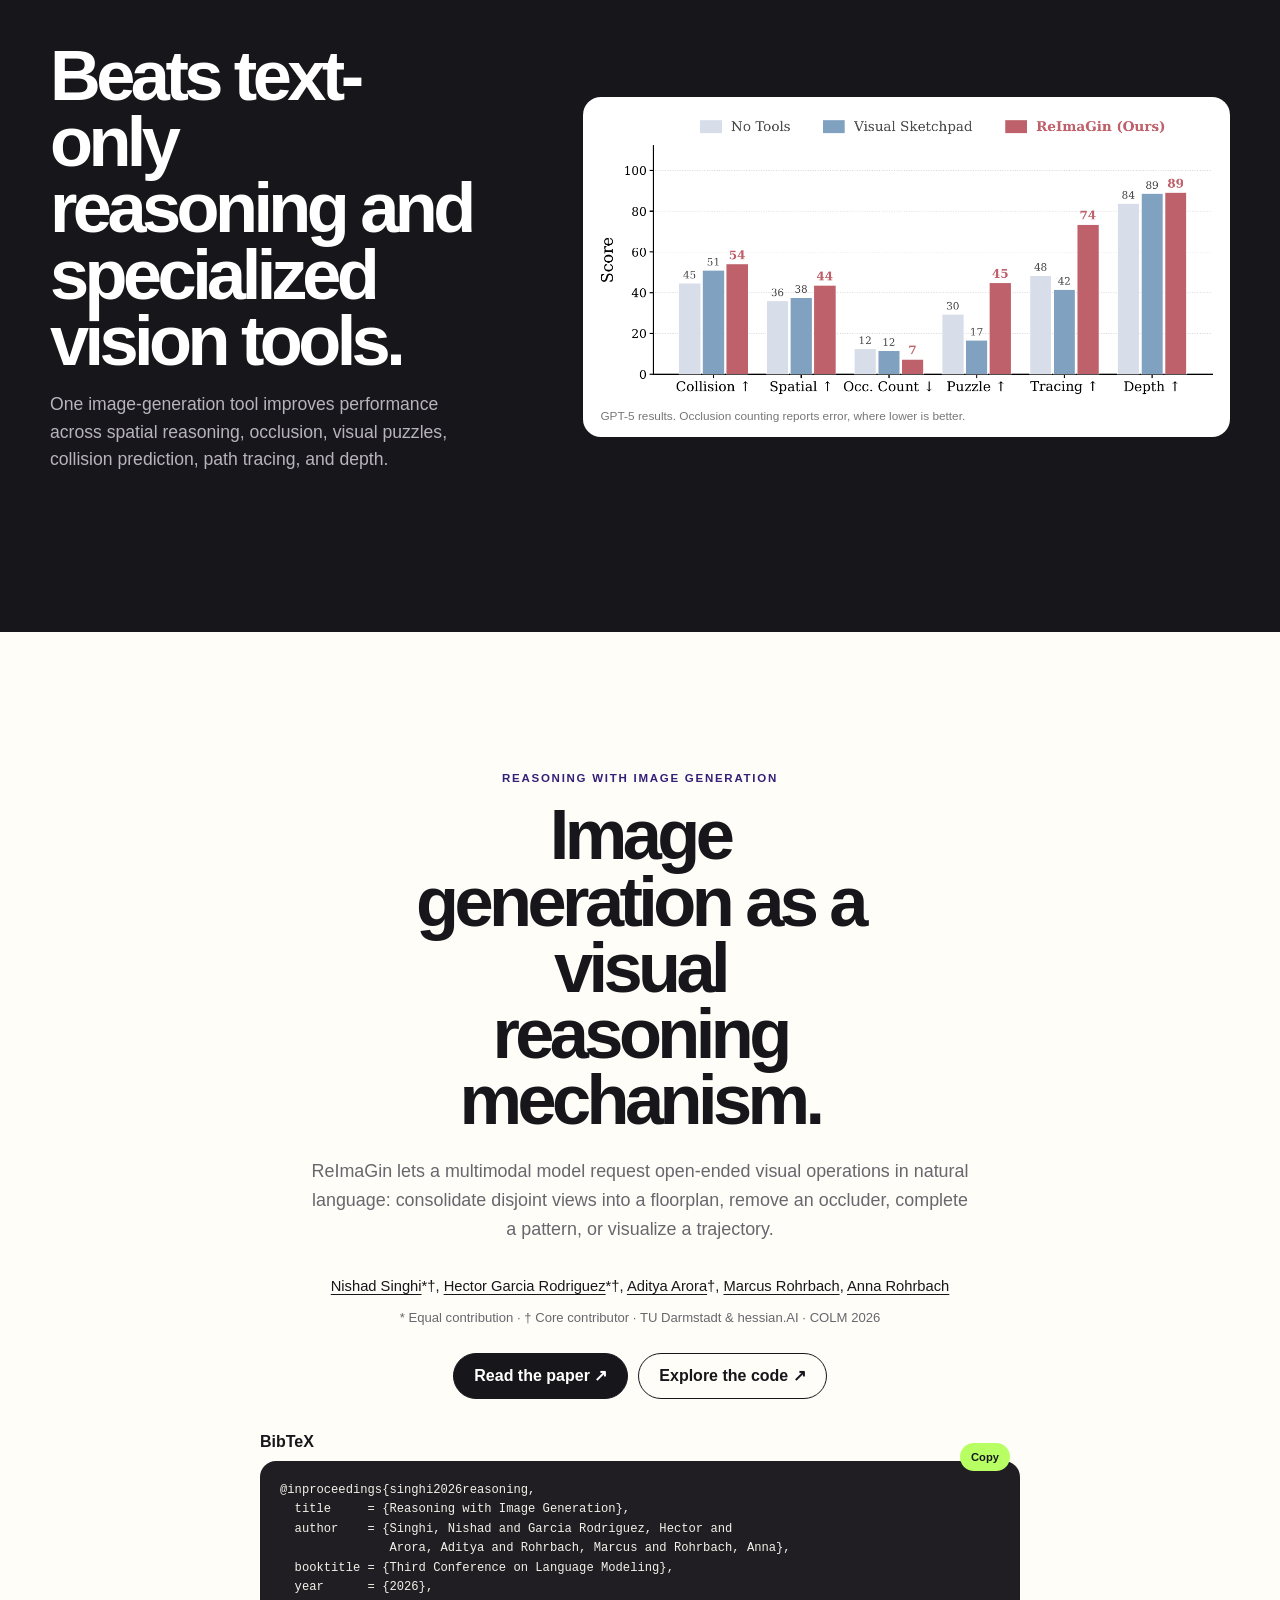
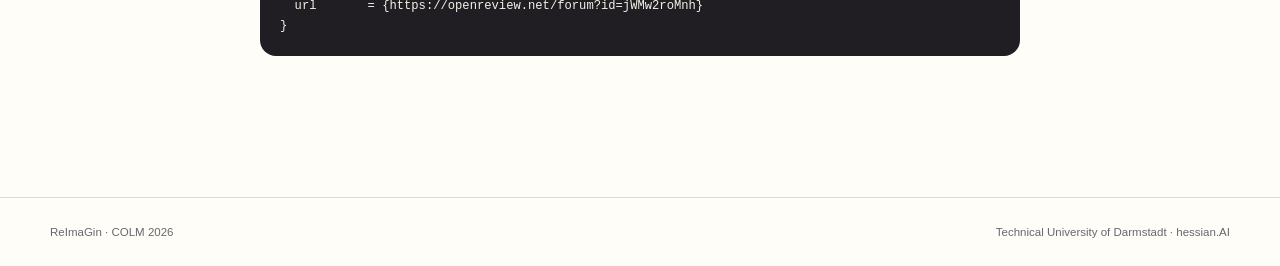
==== commit 29385158: "Show post-image reasoning in examples" ====
--- a/reimagin-v2/index.html
+++ b/reimagin-v2/index.html
@@ -382,6 +382,8 @@
     .message.baseline .bubble { background: #f7f1ee; }
     .bubble-label { display: block; margin-bottom: 5px; color: var(--muted); font-size: .63rem; font-weight: 950; letter-spacing: .09em; text-transform: uppercase; }
     .bubble p { margin: 0; font-size: .86rem; line-height: 1.45; }
+    .bubble p + p { margin-top: 10px; }
+    .trace-points { margin: 10px 0 0; padding-left: 20px; color: var(--ink); font-size: .82rem; line-height: 1.5; }
     .bubble code { display: block; overflow-wrap: anywhere; color: #4b347e; font: .72rem/1.5 ui-monospace, SFMono-Regular, Menlo, monospace; }
     .inline-tool { display: grid; grid-template-columns: 28px minmax(0, 1fr); gap: 9px; align-items: start; margin-top: 11px; padding: 10px; border-radius: 11px; background: rgba(98,70,199,.08); }
     .inline-tool img { width: 28px; height: 28px; object-fit: contain; }
@@ -605,6 +607,16 @@
                   <code>generate_image(“convert the dashed lines into solid lines. do not change the layout or anything else.”)</code>
                 </div>
                 <div class="message-media one"><img src="assets/img/reimagin/exact/tracing-solid.png" alt="Generated solid paths connecting the numbers and letters"></div>
+                <p>Based on the generated image with solid lines, I can trace the paths clearly. The instruction states that the lines do not intersect.</p>
+                <ul class="trace-points">
+                  <li>Tracing from number 1, the line goes upwards, arches over to the right, and goes down to connect to letter D.</li>
+                  <li>Tracing from number 2, the line goes left, curves down, and hooks to connect to letter A.</li>
+                  <li>Tracing from number 3, the line curves up, goes left, and then down to connect to letter C.</li>
+                  <li>Tracing from number 4, the line goes right, dips slightly, and then curves up to connect to letter B.</li>
+                </ul>
+                <p>This is also consistent with the rule that lines do not intersect: since 1 is below 4, if 1 were to connect to B (which is above) and 4 were to connect to D (which is below and right), their paths would have to cross. Therefore, 1 must connect to D and 4 must connect to B.</p>
+                <p>So the matches are:<br>1 -&gt; D<br>2 -&gt; A<br>3 -&gt; C<br>4 -&gt; B</p>
+                <p>Writing the letters in the ascending numerical order of their matches (1 to 4) gives &quot;DACB&quot;.</p>
                 <p class="outcome good">Answer: DACB ✓</p>
               </div>
             </div>
@@ -645,6 +657,7 @@
                 <code>generate_image(“Stitch these two overlapping images into a single continuous wide-angle panorama, seamlessly blending the shared overlap area (the foosball table and the framed picture on the teal wall) so the entire room is visible in one shot.”)</code>
               </div>
               <div class="message-media one"><img class="panorama" src="assets/img/reimagin/exact/tv-panorama.png" alt="Generated panorama joining the two room views"></div>
+              <p>In the generated panorama, the white double doors are on the right side, and the TV area (on the green wall) is on the left side. If you enter the room through the white doors, you would be facing the camera's position. From that perspective, the left side of the image corresponds to your right. Therefore, to reach the TV area, you should go right.</p>
               <p class="outcome good">Answer: D — Go right ✓</p>
             </div>
           </div>
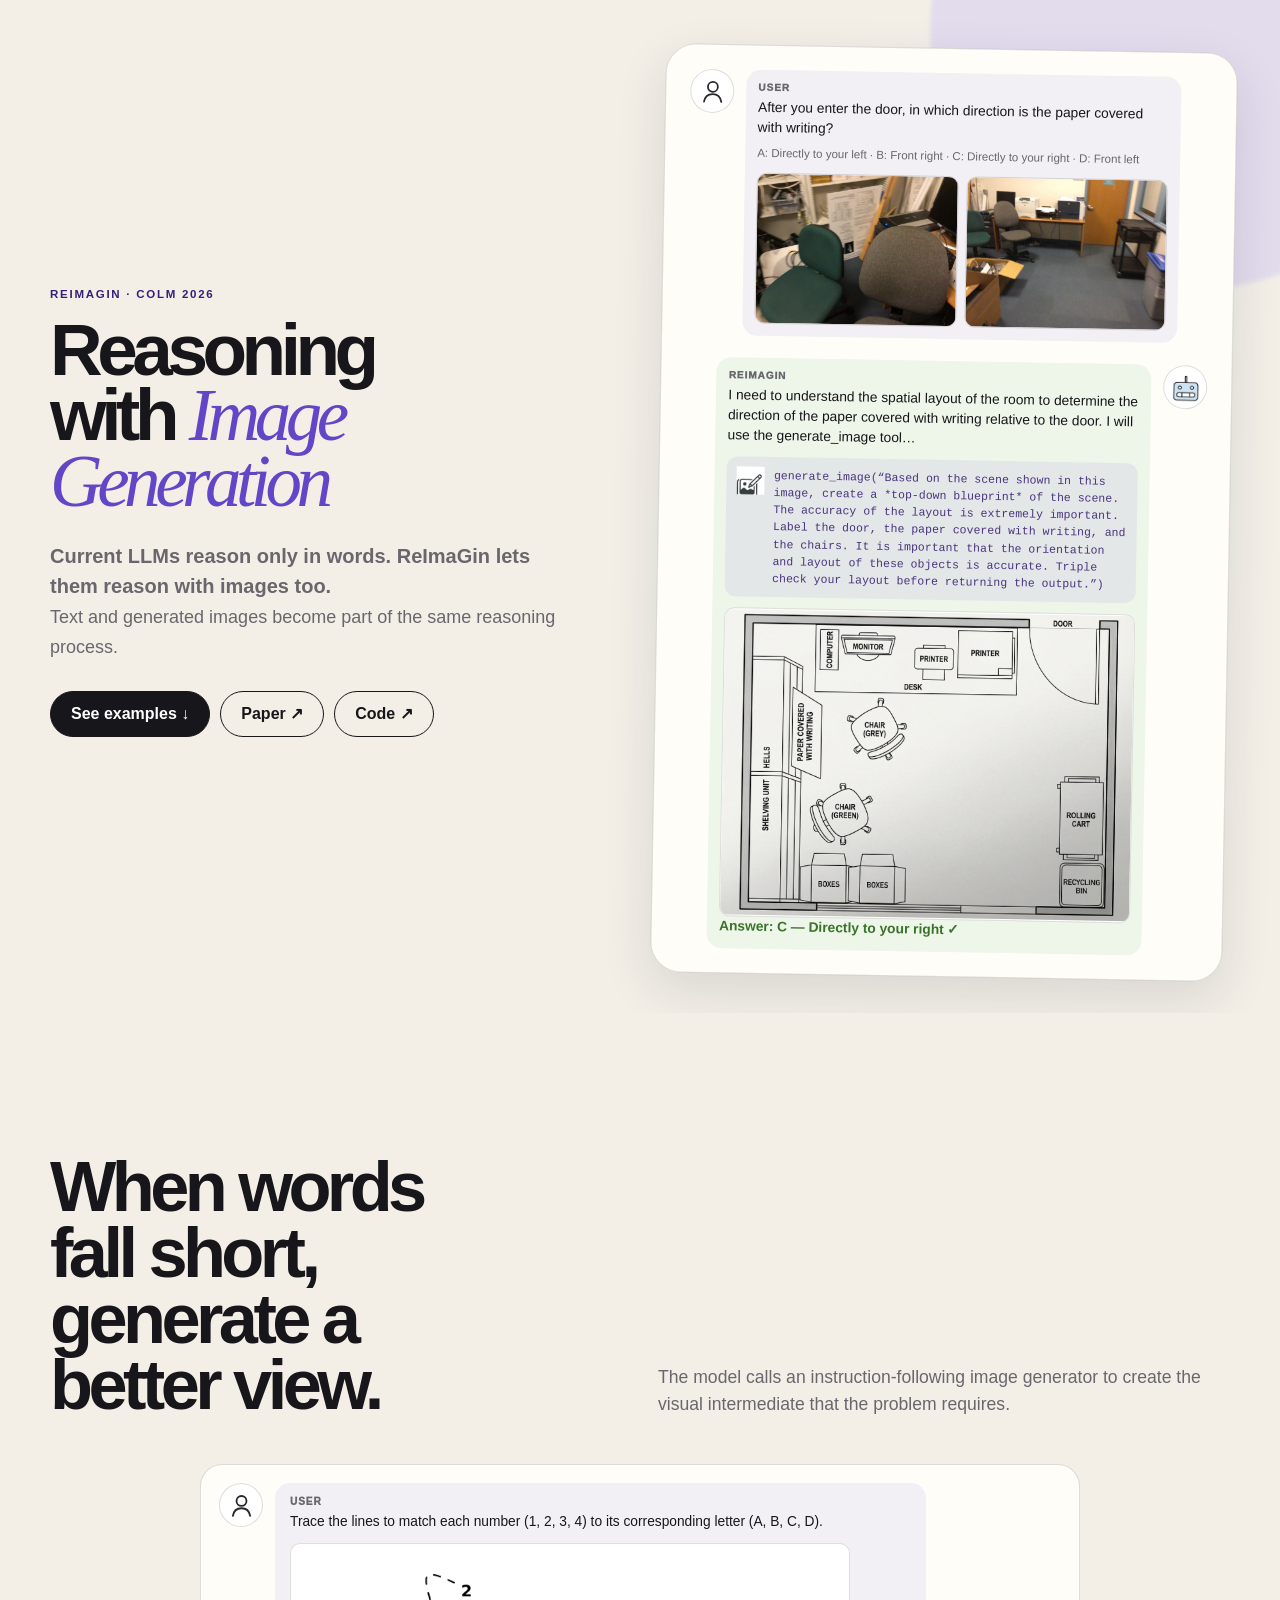
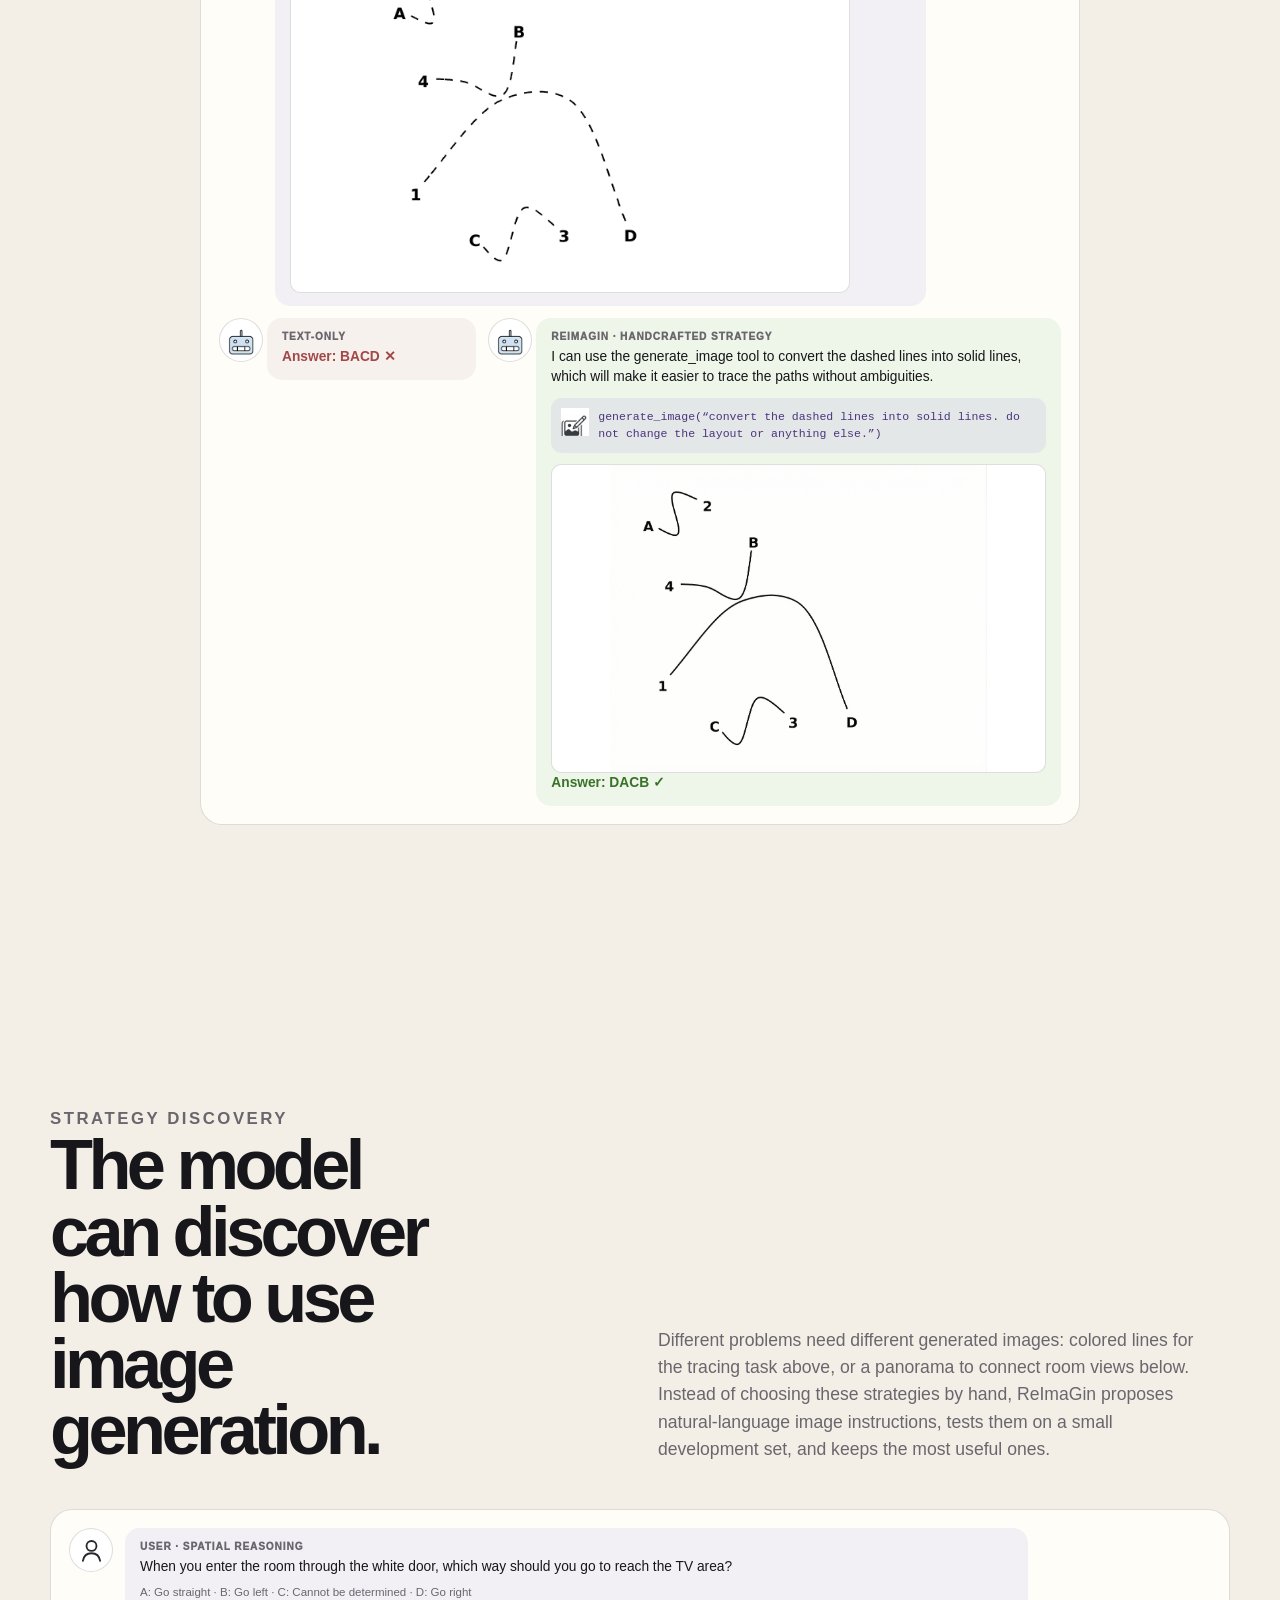
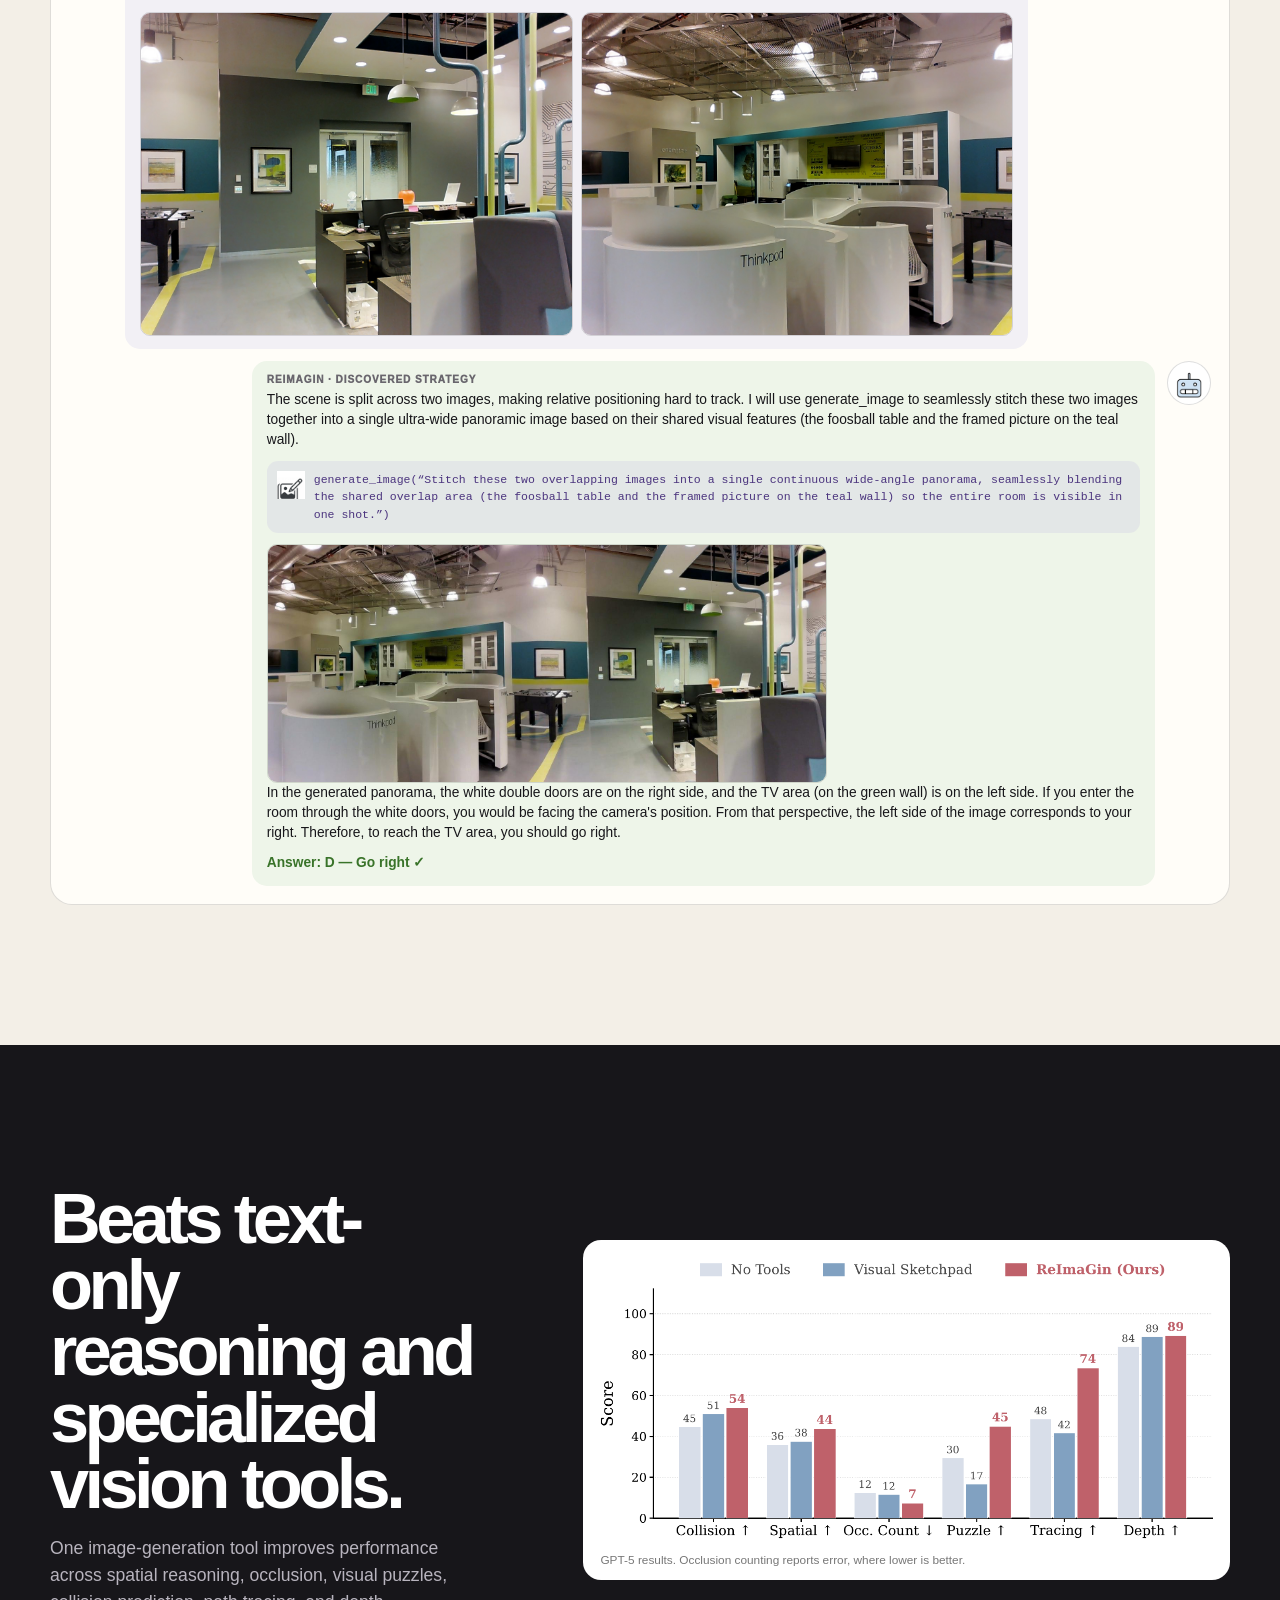
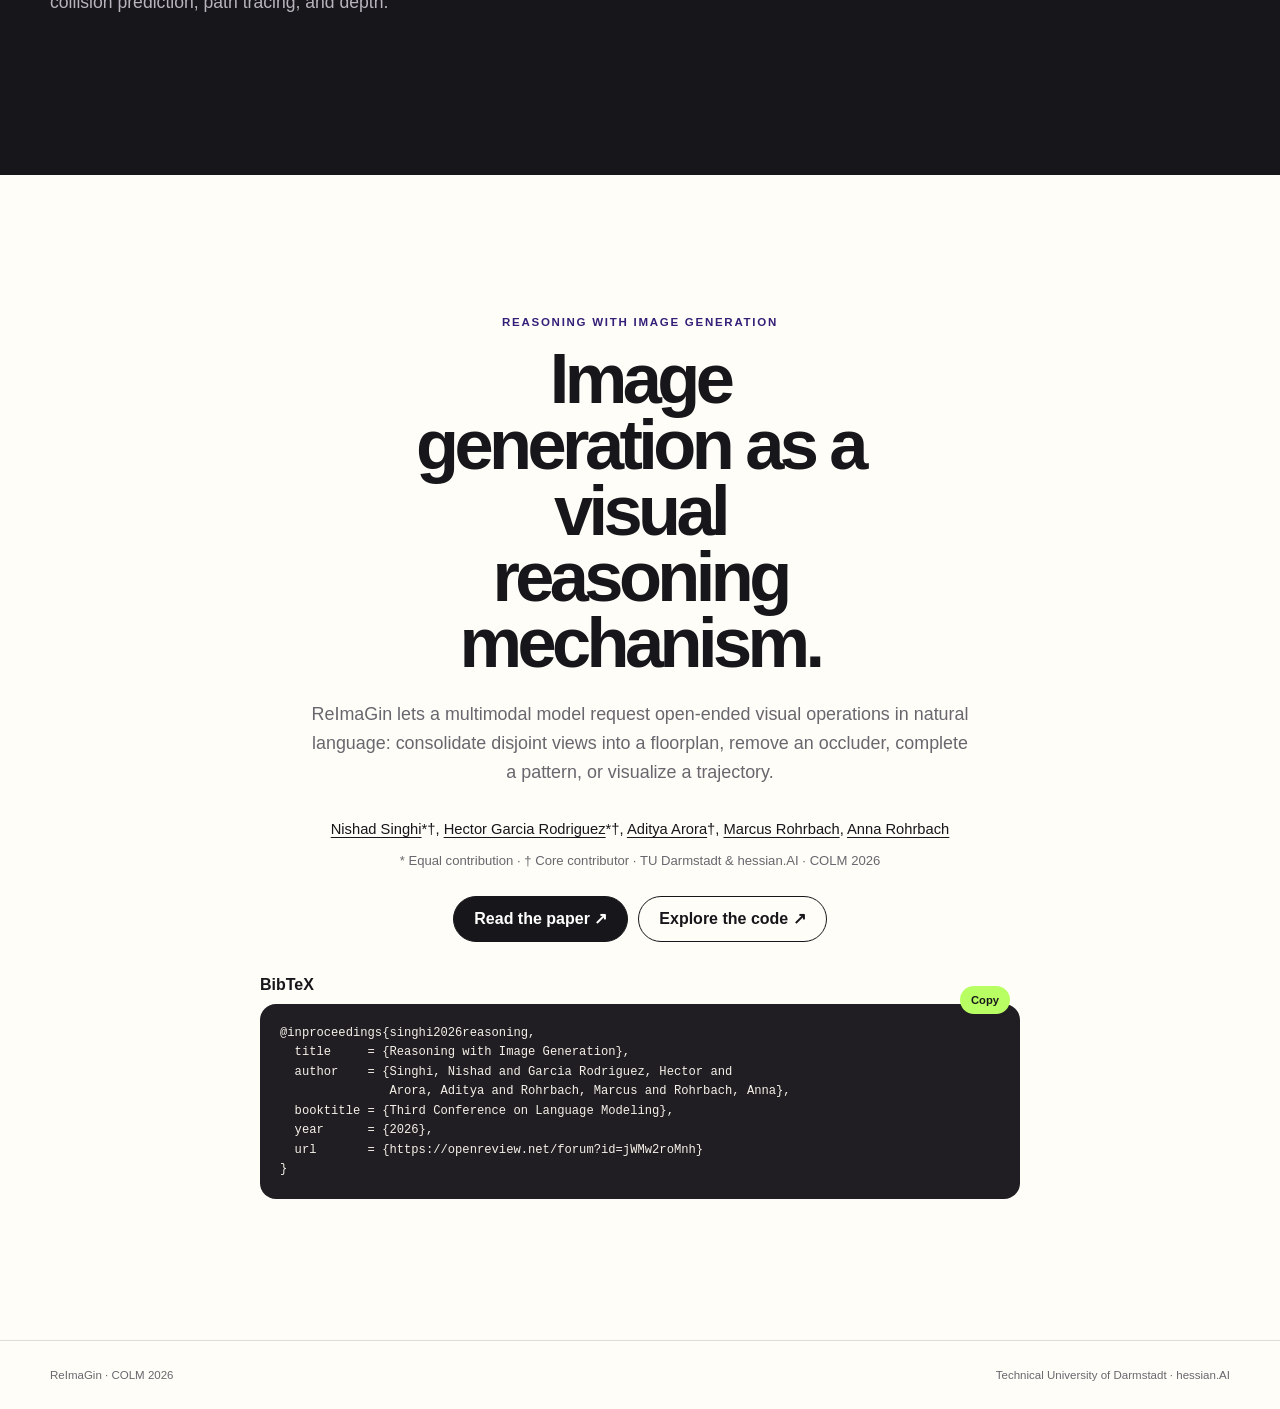
==== commit 09bf72e5: "Shorten line tracing example" ====
--- a/reimagin-v2/index.html
+++ b/reimagin-v2/index.html
@@ -383,7 +383,6 @@
     .bubble-label { display: block; margin-bottom: 5px; color: var(--muted); font-size: .63rem; font-weight: 950; letter-spacing: .09em; text-transform: uppercase; }
     .bubble p { margin: 0; font-size: .86rem; line-height: 1.45; }
     .bubble p + p { margin-top: 10px; }
-    .trace-points { margin: 10px 0 0; padding-left: 20px; color: var(--ink); font-size: .82rem; line-height: 1.5; }
     .bubble code { display: block; overflow-wrap: anywhere; color: #4b347e; font: .72rem/1.5 ui-monospace, SFMono-Regular, Menlo, monospace; }
     .inline-tool { display: grid; grid-template-columns: 28px minmax(0, 1fr); gap: 9px; align-items: start; margin-top: 11px; padding: 10px; border-radius: 11px; background: rgba(98,70,199,.08); }
     .inline-tool img { width: 28px; height: 28px; object-fit: contain; }
@@ -607,16 +606,6 @@
                   <code>generate_image(“convert the dashed lines into solid lines. do not change the layout or anything else.”)</code>
                 </div>
                 <div class="message-media one"><img src="assets/img/reimagin/exact/tracing-solid.png" alt="Generated solid paths connecting the numbers and letters"></div>
-                <p>Based on the generated image with solid lines, I can trace the paths clearly. The instruction states that the lines do not intersect.</p>
-                <ul class="trace-points">
-                  <li>Tracing from number 1, the line goes upwards, arches over to the right, and goes down to connect to letter D.</li>
-                  <li>Tracing from number 2, the line goes left, curves down, and hooks to connect to letter A.</li>
-                  <li>Tracing from number 3, the line curves up, goes left, and then down to connect to letter C.</li>
-                  <li>Tracing from number 4, the line goes right, dips slightly, and then curves up to connect to letter B.</li>
-                </ul>
-                <p>This is also consistent with the rule that lines do not intersect: since 1 is below 4, if 1 were to connect to B (which is above) and 4 were to connect to D (which is below and right), their paths would have to cross. Therefore, 1 must connect to D and 4 must connect to B.</p>
-                <p>So the matches are:<br>1 -&gt; D<br>2 -&gt; A<br>3 -&gt; C<br>4 -&gt; B</p>
-                <p>Writing the letters in the ascending numerical order of their matches (1 to 4) gives &quot;DACB&quot;.</p>
                 <p class="outcome good">Answer: DACB ✓</p>
               </div>
             </div>
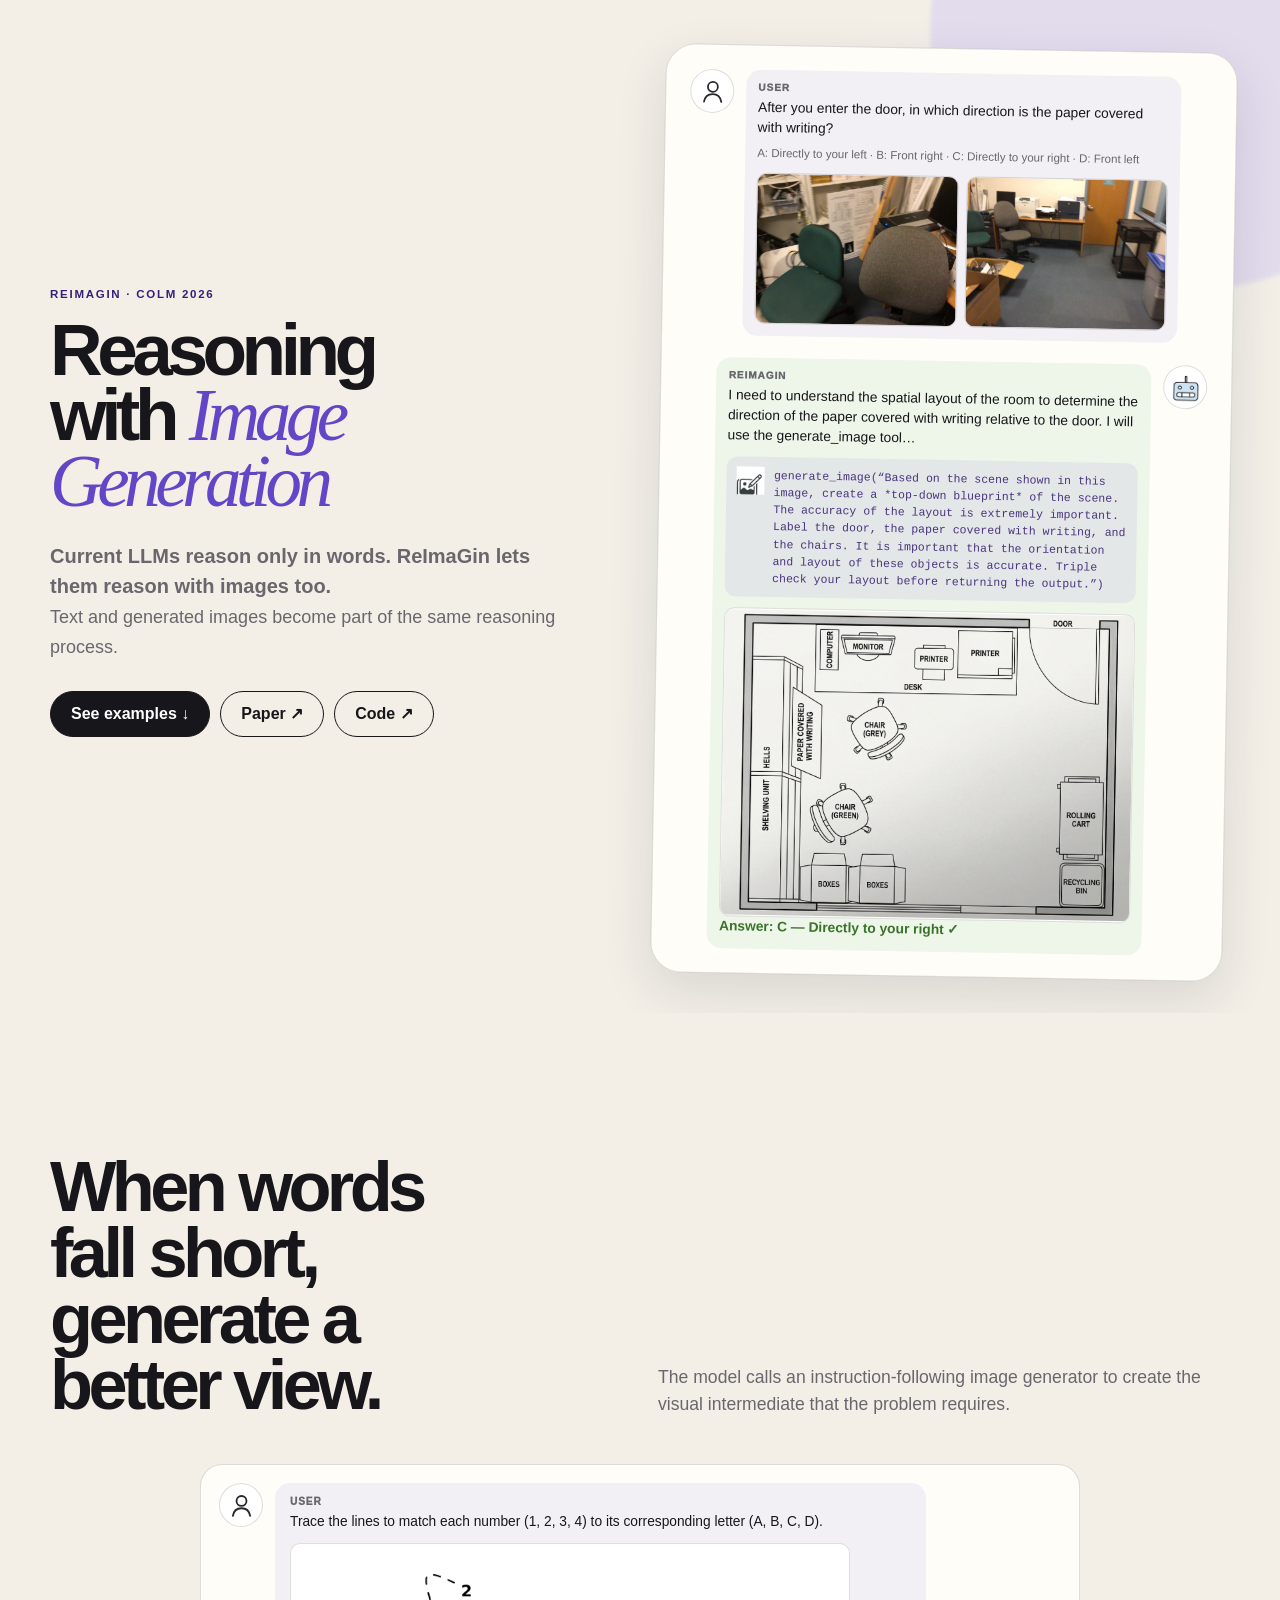
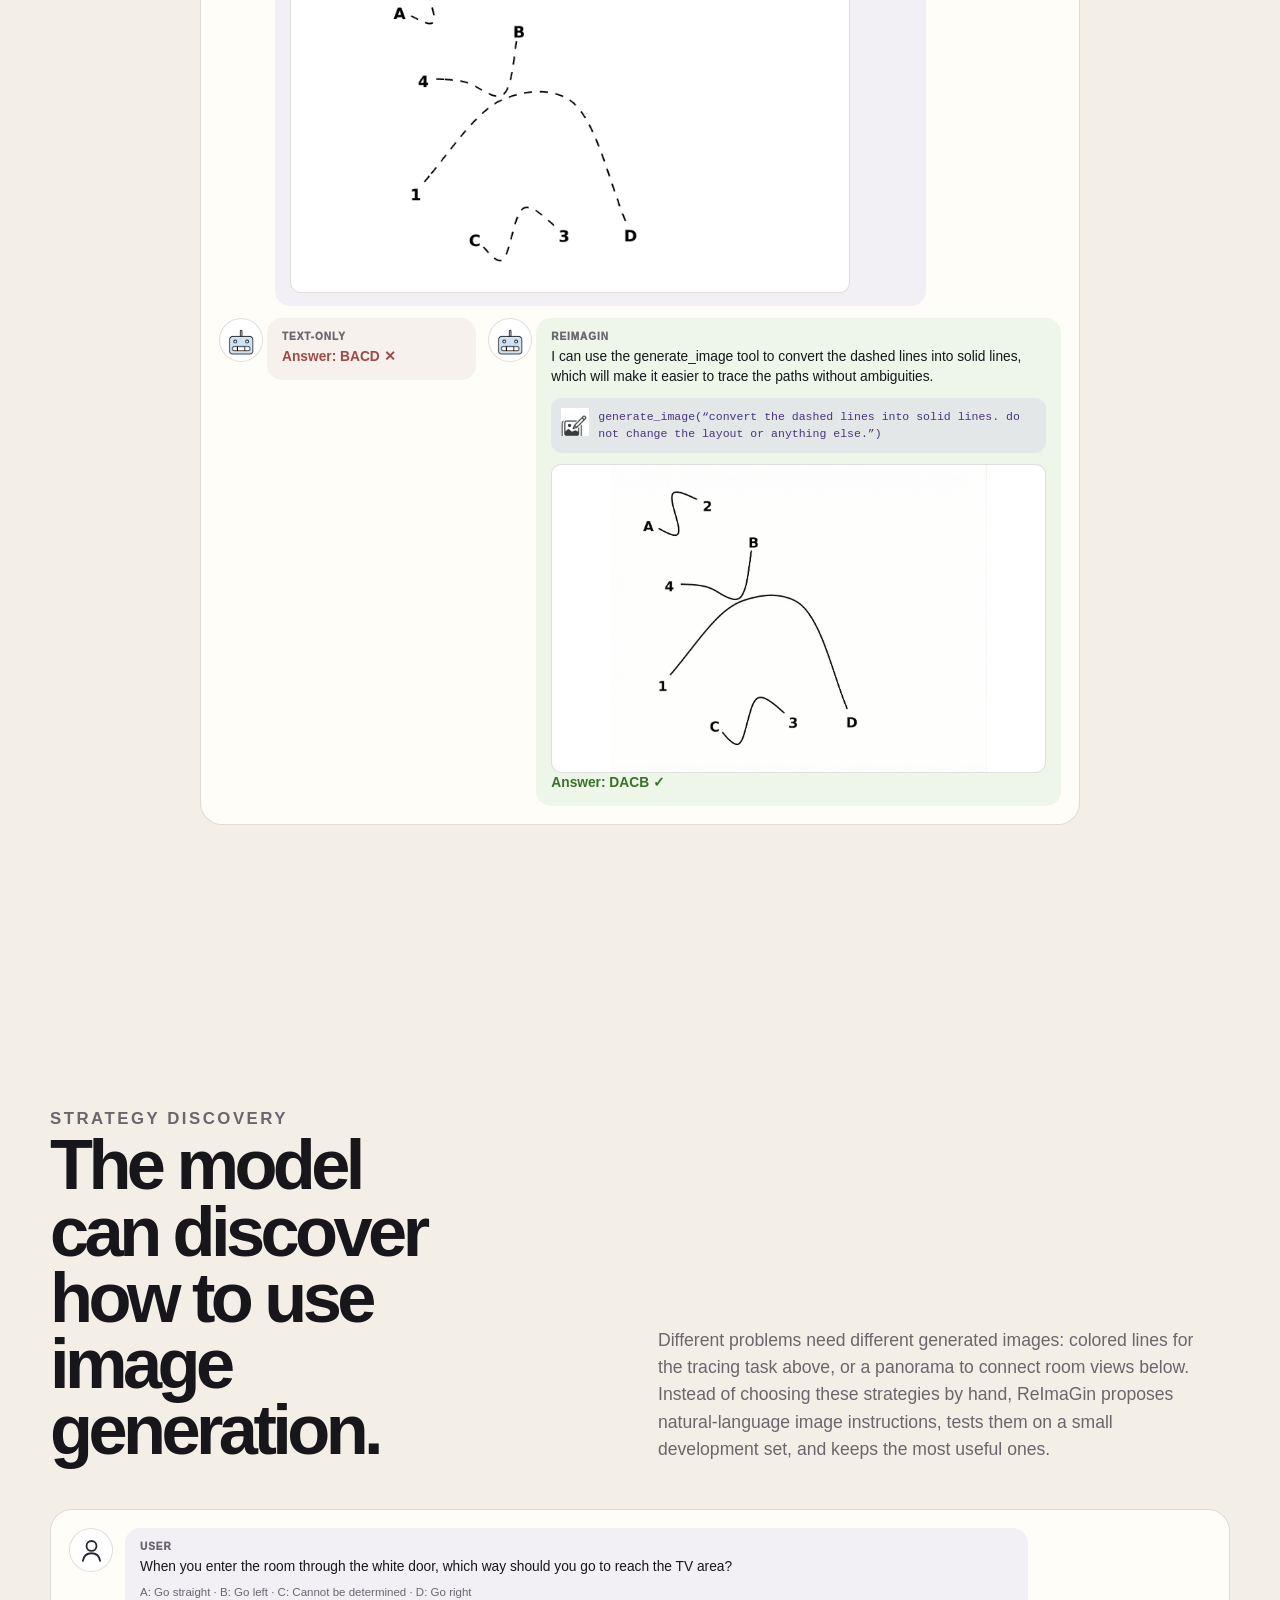
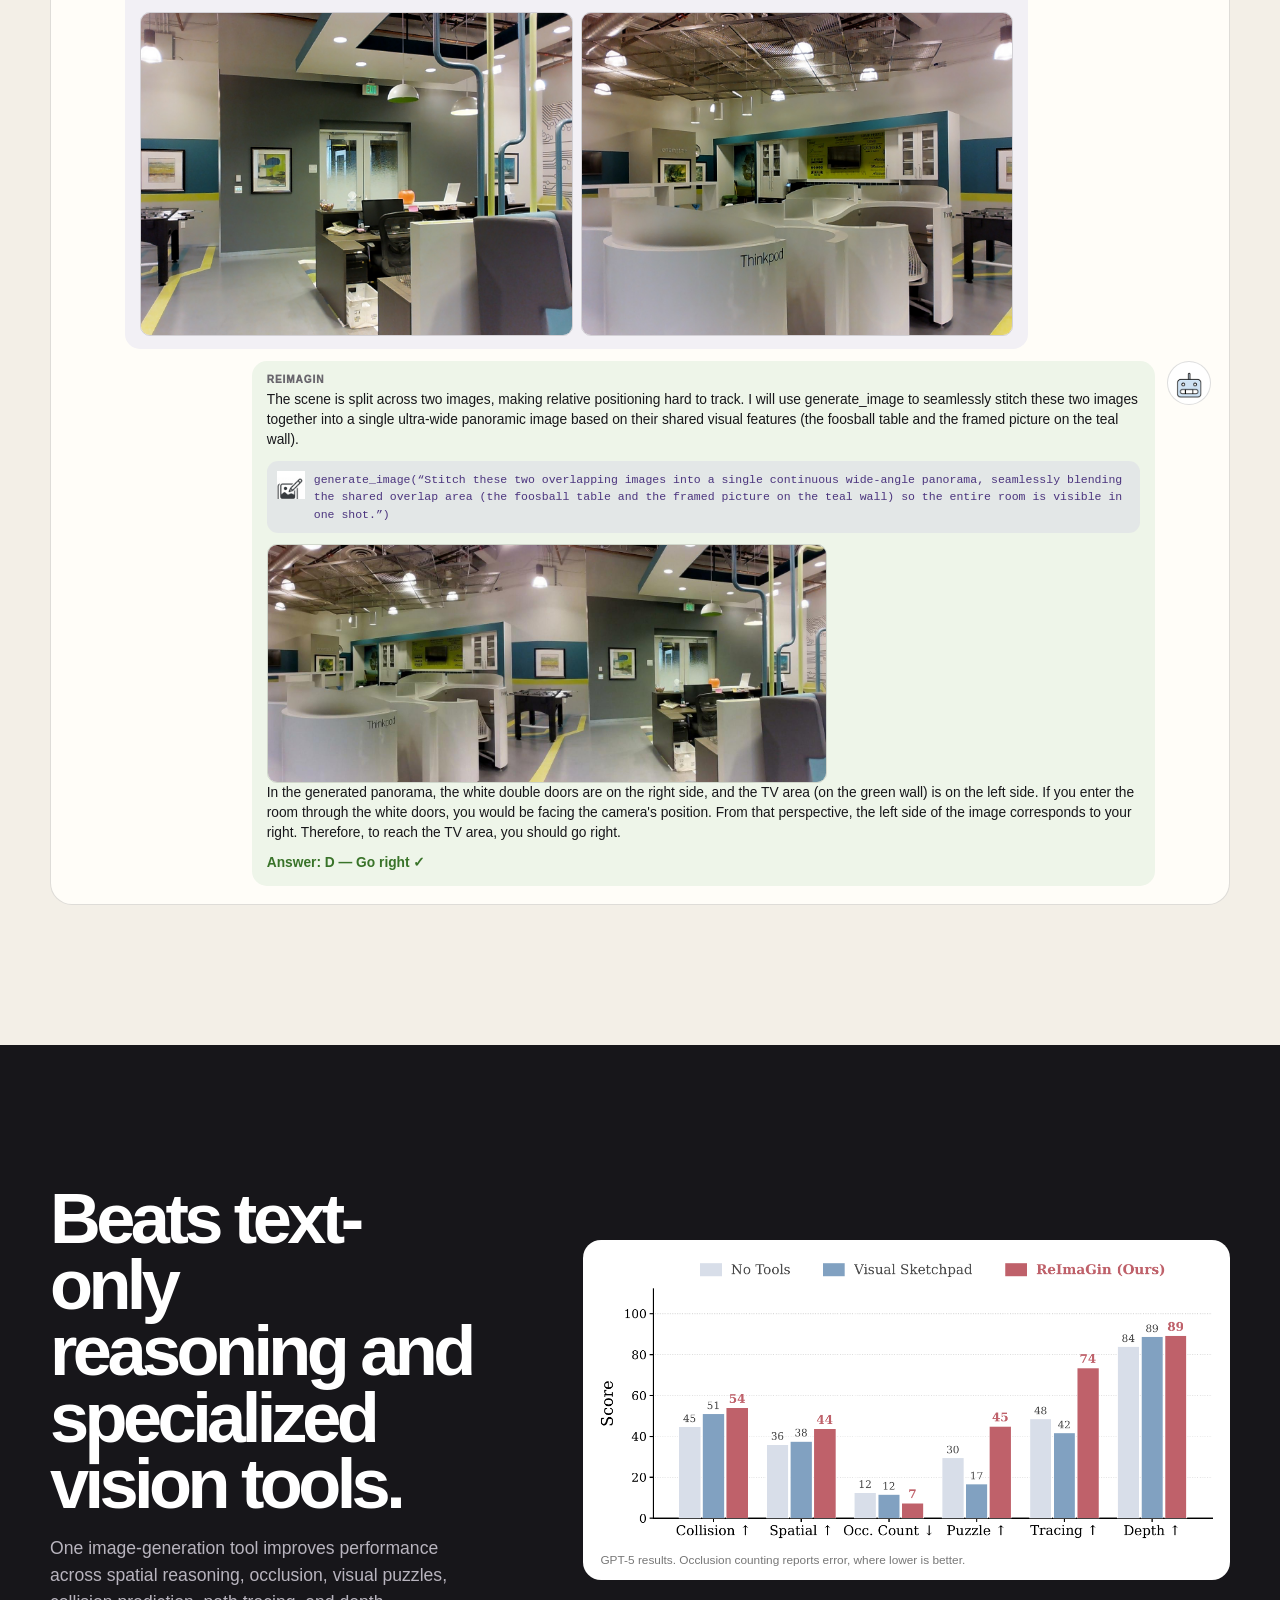
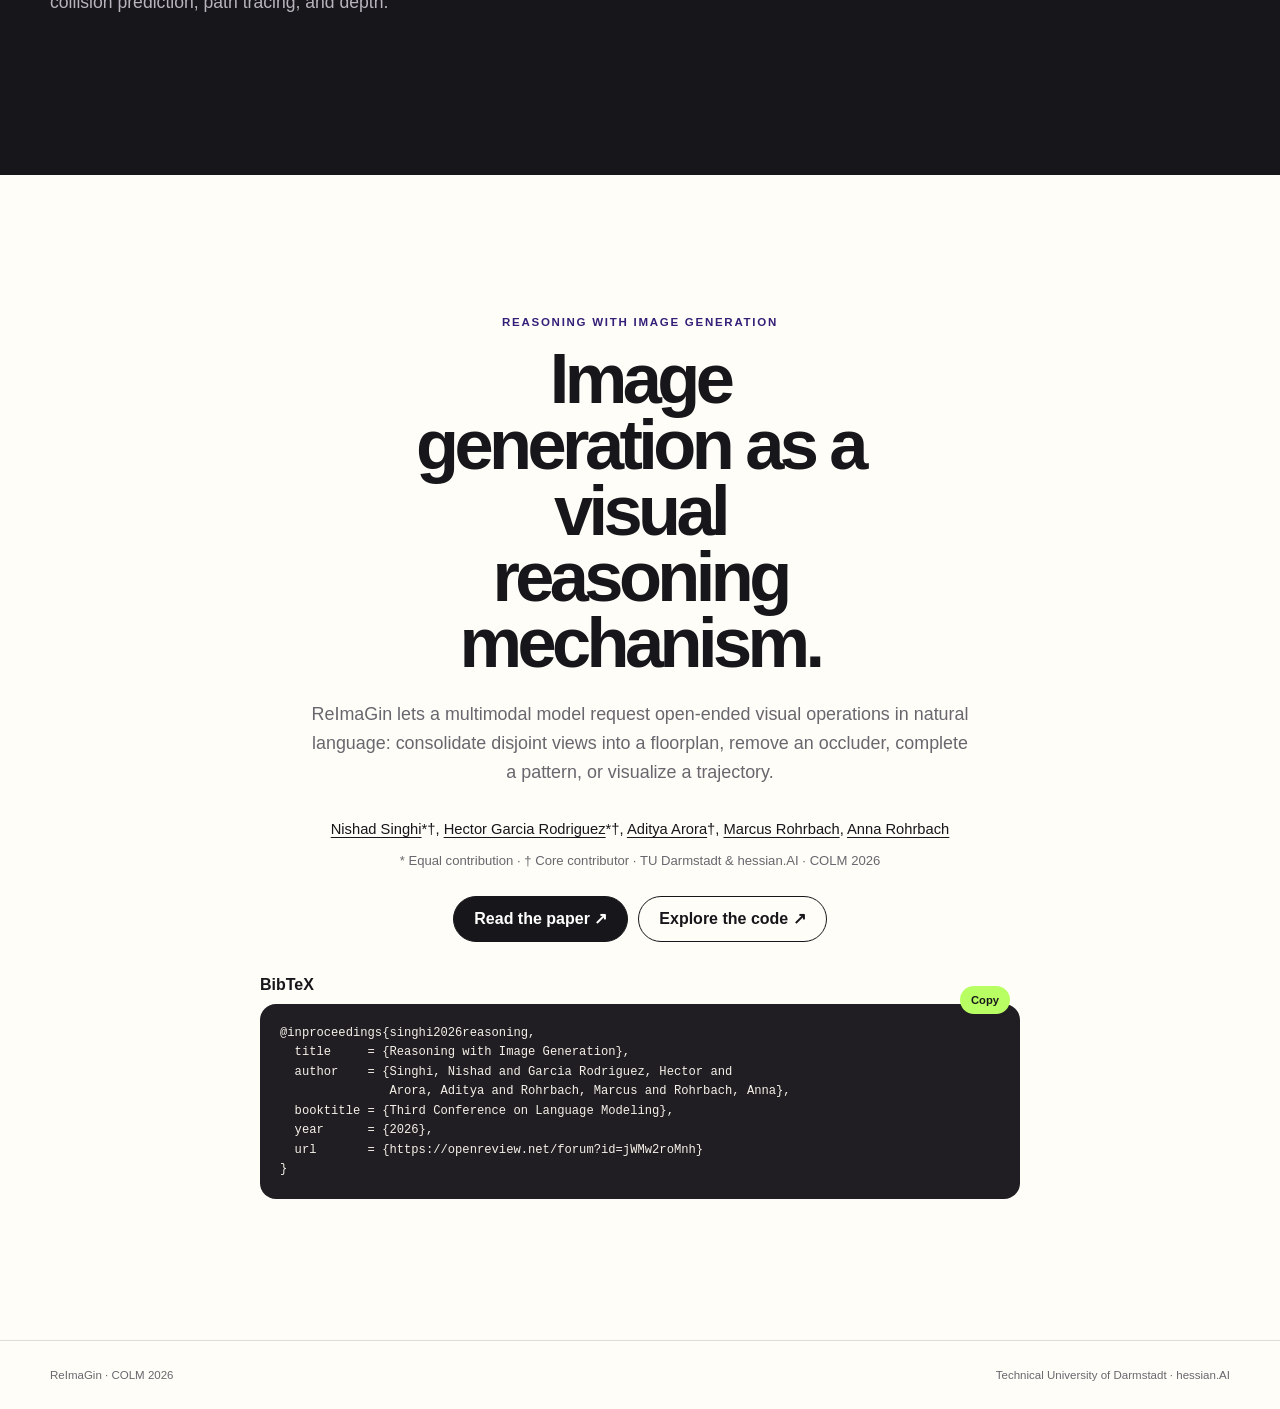
==== commit 88414d5e: "Simplify conversation labels" ====
--- a/reimagin-v2/index.html
+++ b/reimagin-v2/index.html
@@ -599,7 +599,7 @@
             <div class="message model">
               <span class="avatar"><img src="assets/img/reimagin/icon-robot.png" alt=""></span>
               <div class="bubble">
-                <span class="bubble-label">ReImaGin · Handcrafted strategy</span>
+                <span class="bubble-label">ReImaGin</span>
                 <p>I can use the generate_image tool to convert the dashed lines into solid lines, which will make it easier to trace the paths without ambiguities.</p>
                 <div class="inline-tool">
                   <img src="assets/img/reimagin/icon-image-tool.png" alt="">
@@ -627,7 +627,7 @@
           <div class="message user">
             <span class="avatar"><img src="assets/img/reimagin/icon-user.svg" alt=""></span>
             <div class="bubble">
-              <span class="bubble-label">User · Spatial reasoning</span>
+              <span class="bubble-label">User</span>
               <p>When you enter the room through the white door, which way should you go to reach the TV area?</p>
               <p class="options">A: Go straight · B: Go left · C: Cannot be determined · D: Go right</p>
               <div class="message-media">
@@ -639,7 +639,7 @@
           <div class="message model">
             <span class="avatar"><img src="assets/img/reimagin/icon-robot.png" alt=""></span>
             <div class="bubble">
-              <span class="bubble-label">ReImaGin · Discovered strategy</span>
+              <span class="bubble-label">ReImaGin</span>
               <p>The scene is split across two images, making relative positioning hard to track. I will use generate_image to seamlessly stitch these two images together into a single ultra-wide panoramic image based on their shared visual features (the foosball table and the framed picture on the teal wall).</p>
               <div class="inline-tool">
                 <img src="assets/img/reimagin/icon-image-tool.png" alt="">
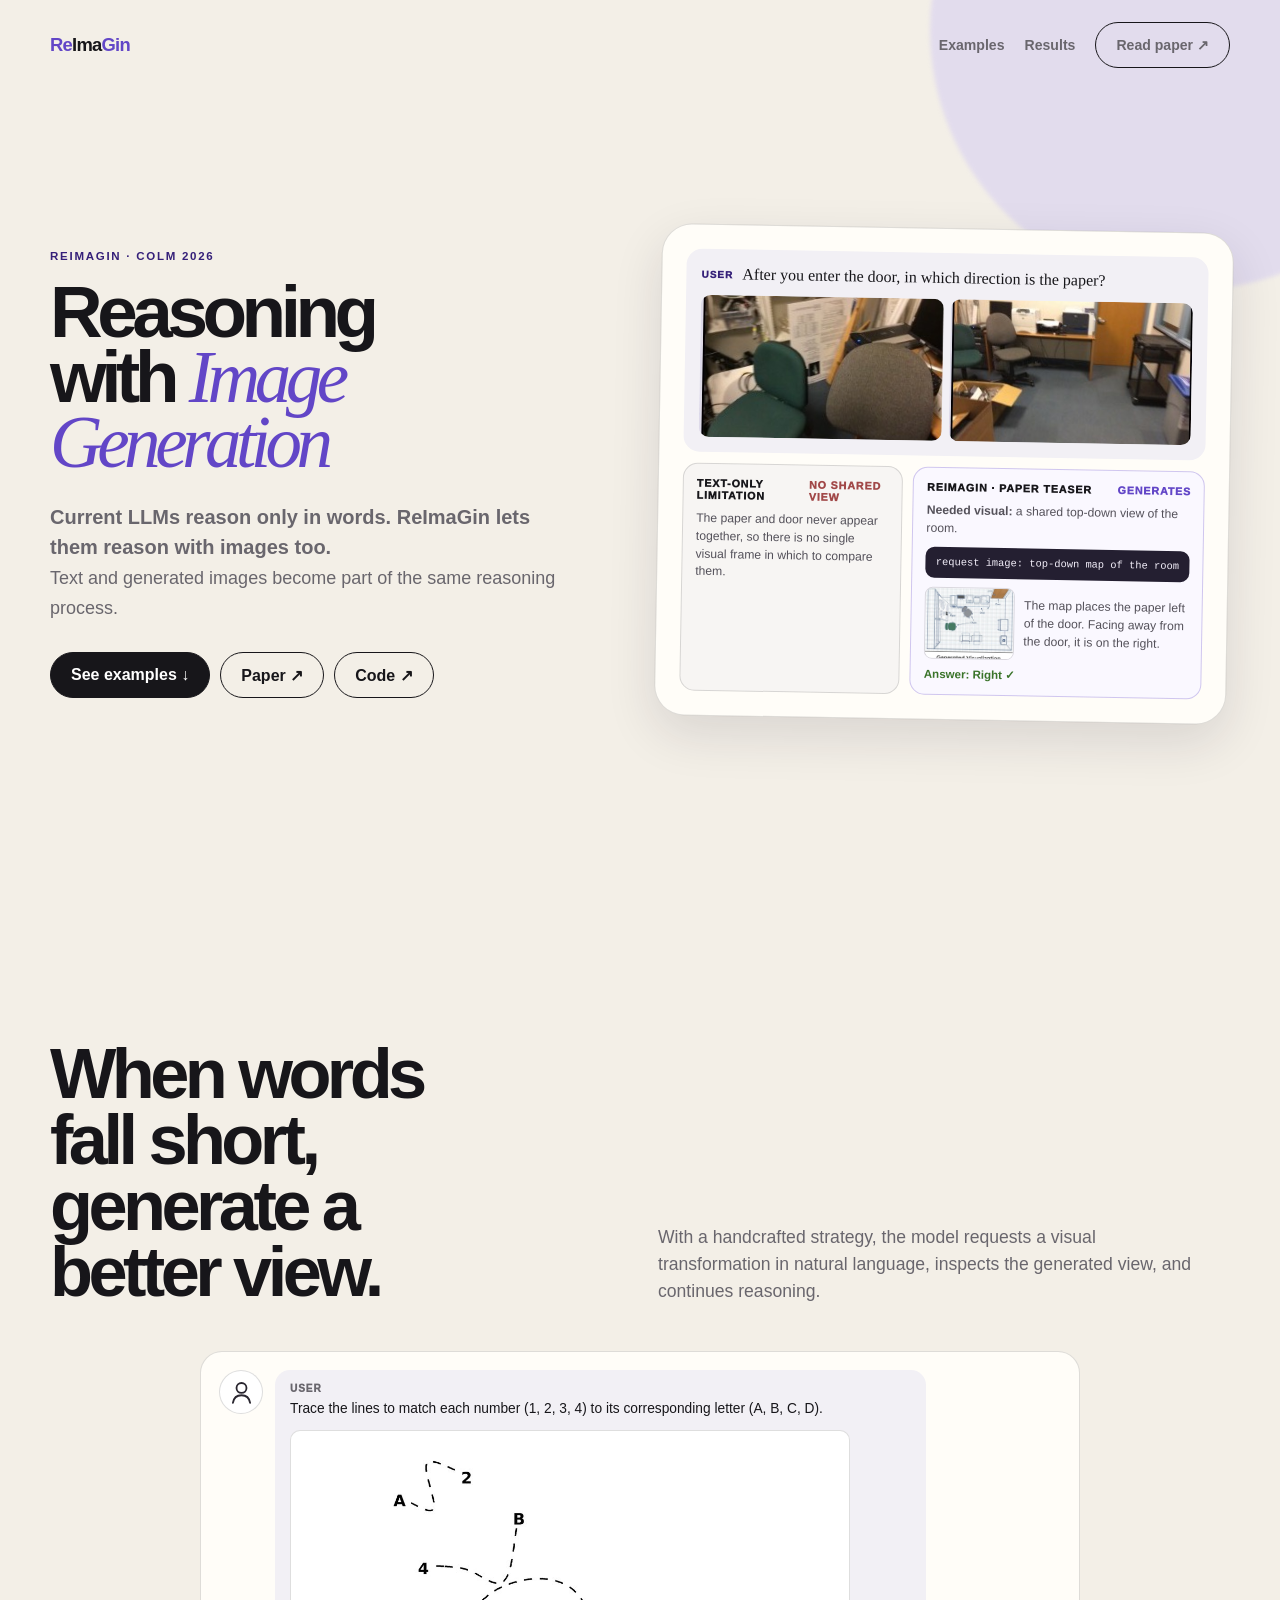
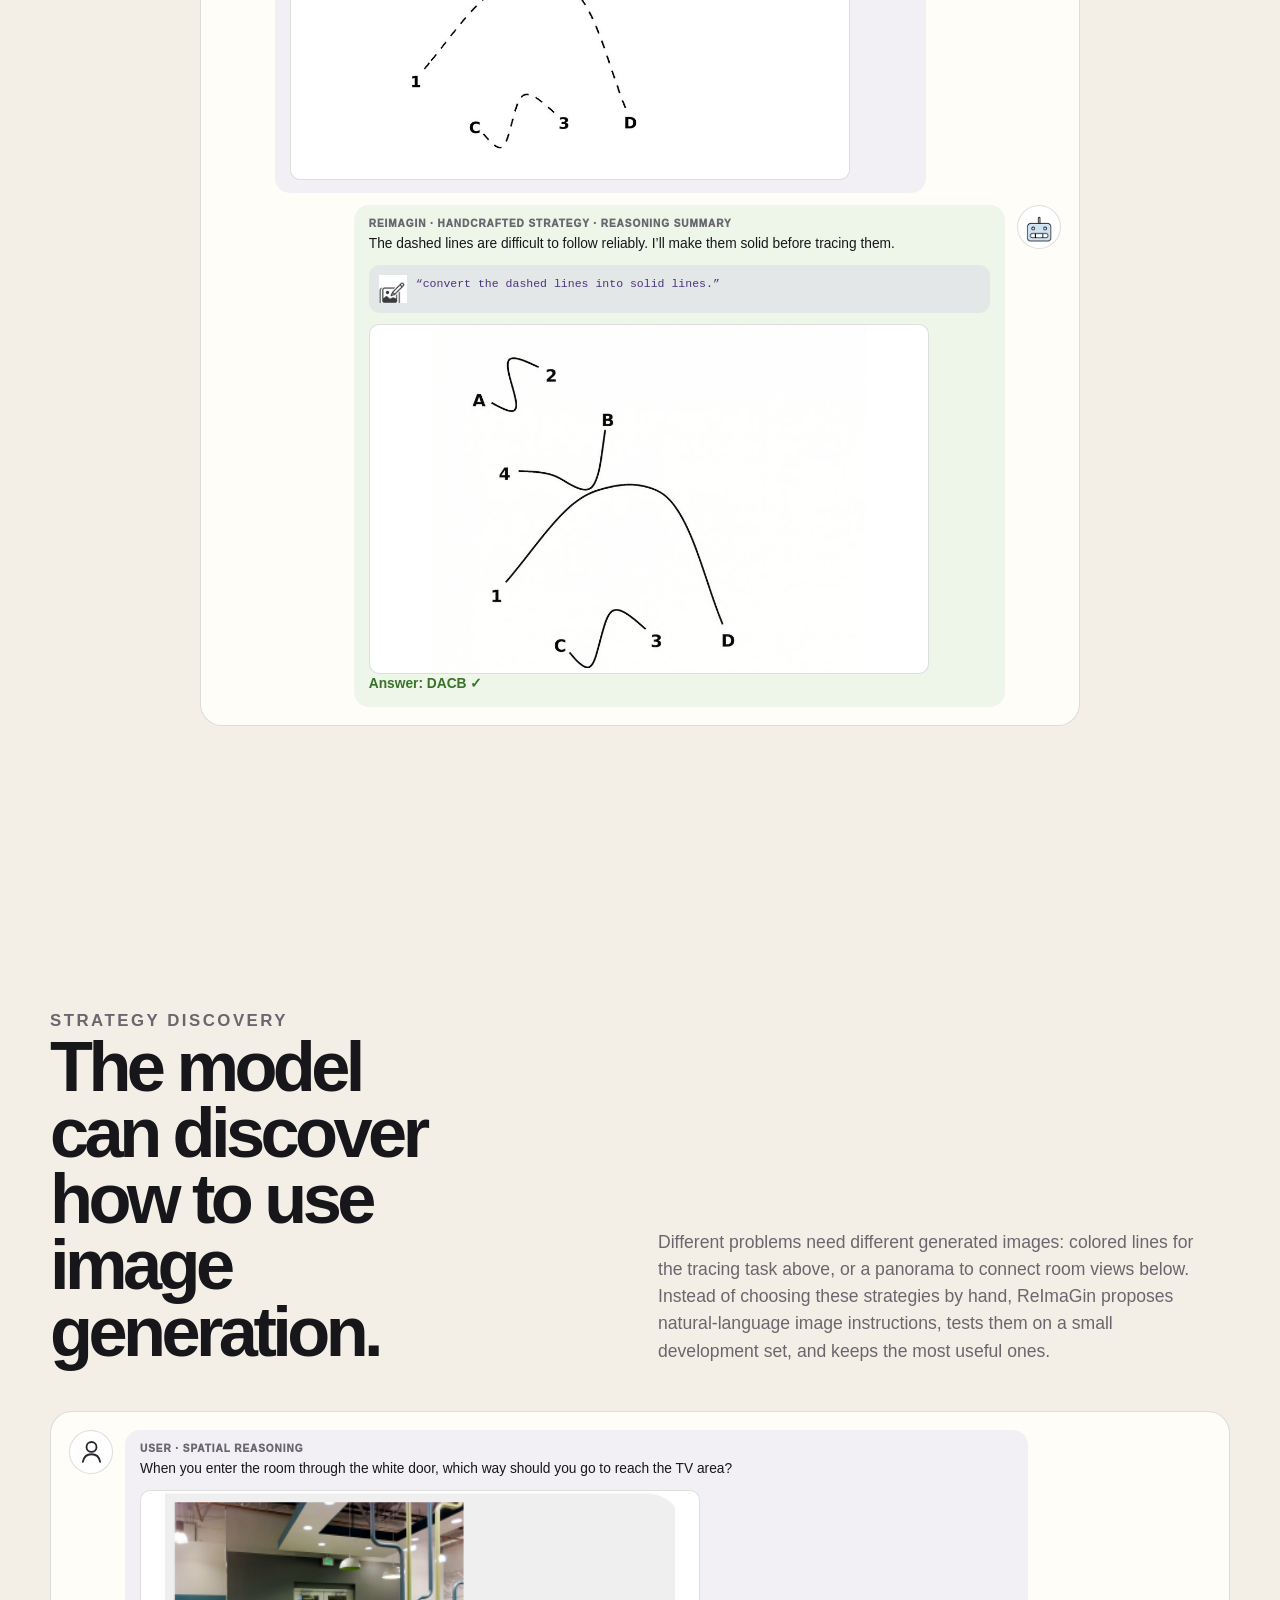
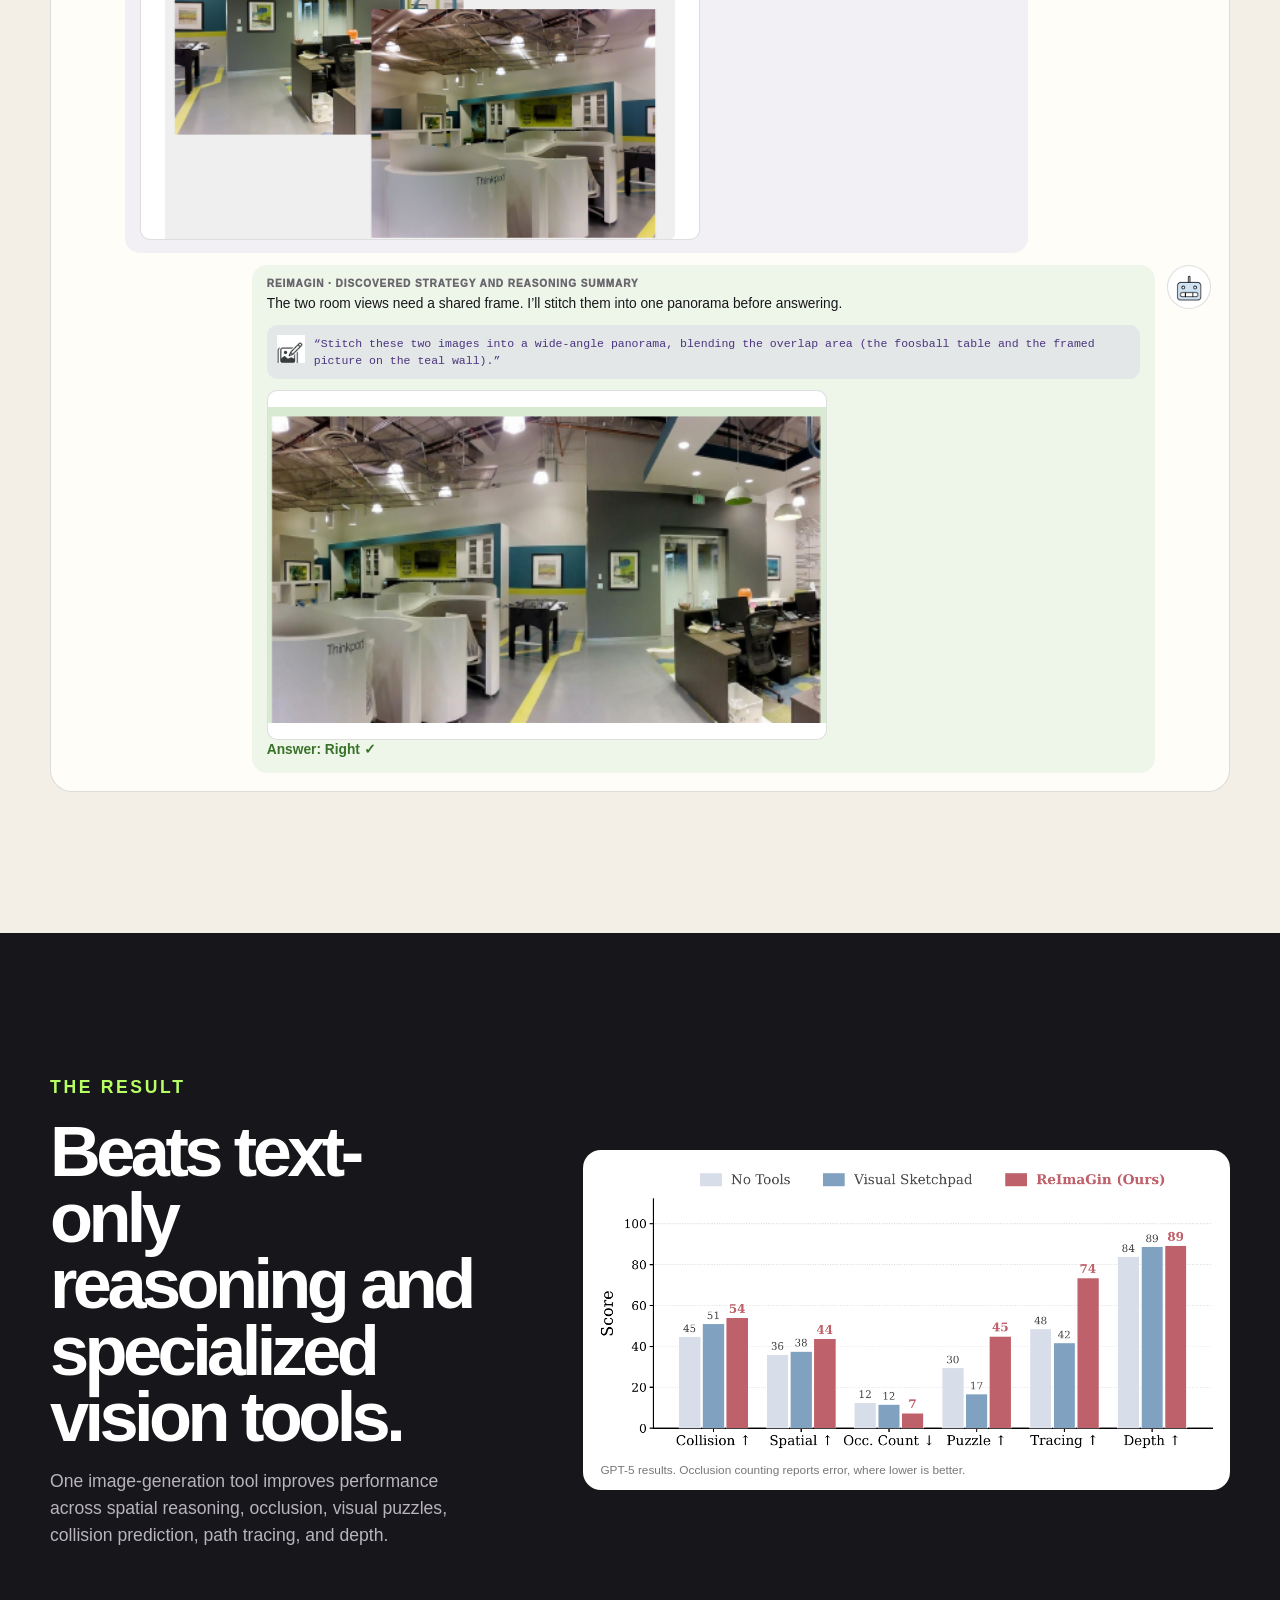
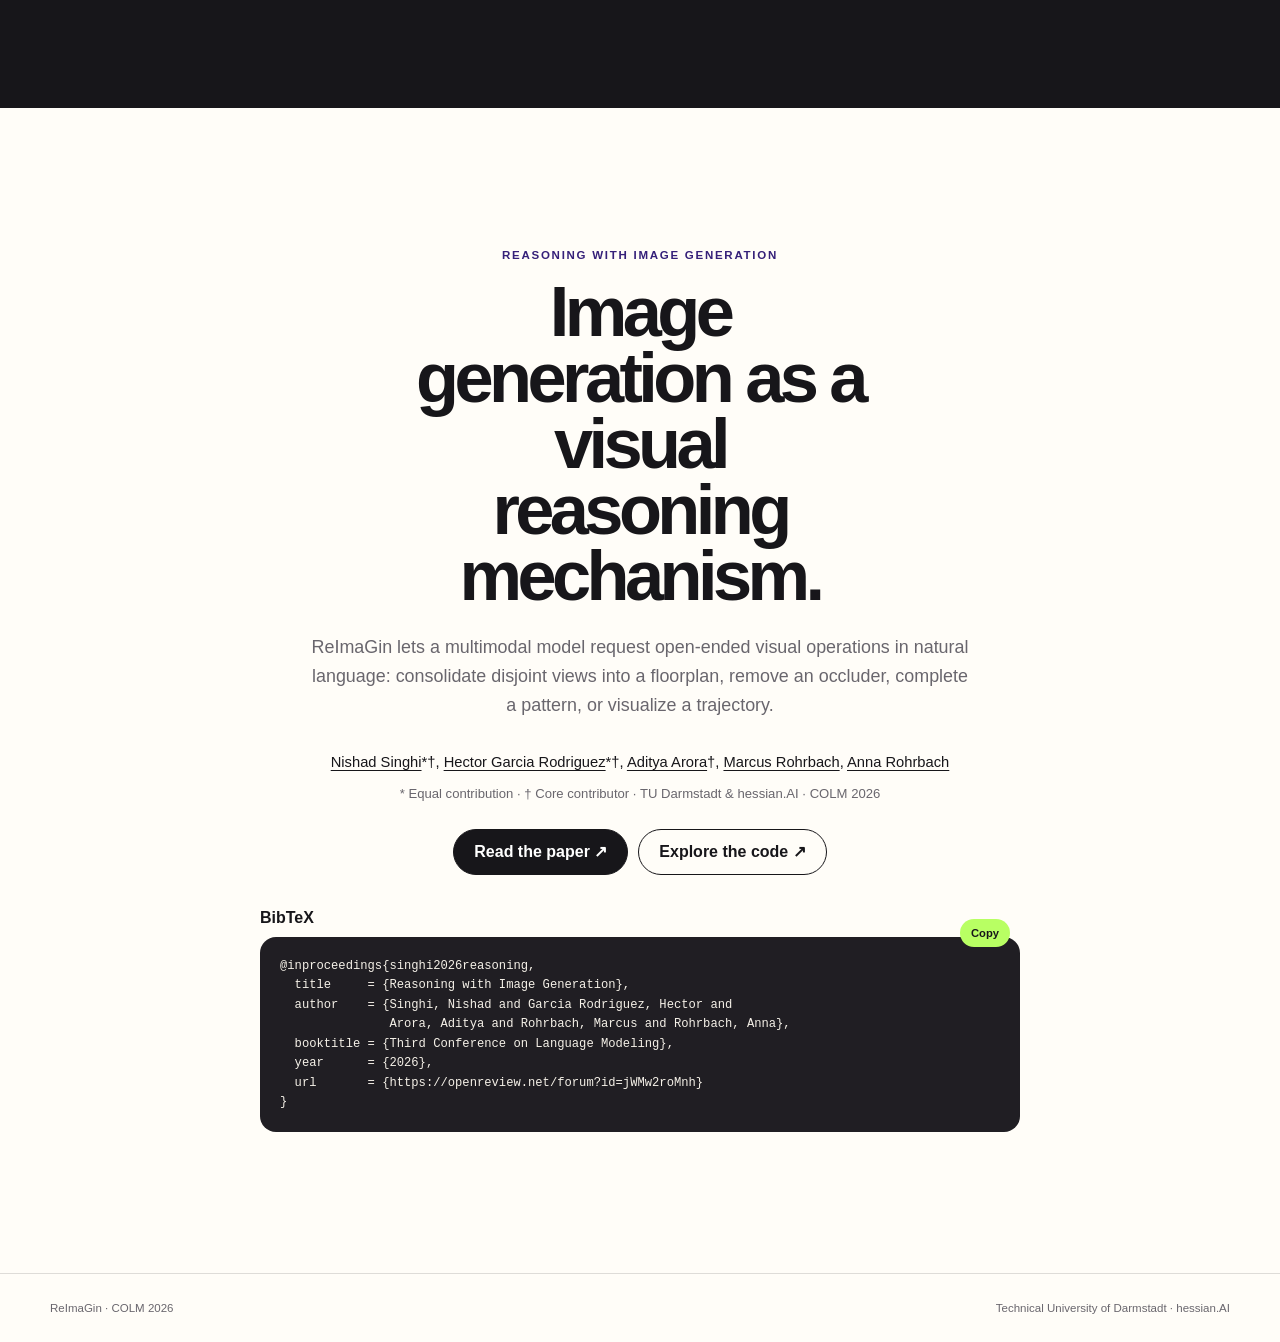
==== commit 99d74609: "Archive earlier ReImaGin website versions" ====
--- a/reimagin-v2/index.html
+++ b/reimagin-v2/index.html
@@ -54,6 +54,33 @@
     }
     .skip-link:focus { top: 16px; }
 
+    .nav {
+      position: absolute;
+      inset: 0 0 auto;
+      z-index: 20;
+      display: flex;
+      align-items: center;
+      justify-content: space-between;
+      width: min(1180px, calc(100% - 40px));
+      margin: 0 auto;
+      padding: 22px 0;
+    }
+    .brand {
+      text-decoration: none;
+      font-weight: 900;
+      letter-spacing: -.04em;
+      font-size: 1.15rem;
+    }
+    .brand i { color: var(--violet); font-style: normal; }
+    .nav-links { display: flex; align-items: center; gap: 20px; }
+    .nav-links a {
+      color: var(--muted);
+      font-size: .88rem;
+      font-weight: 700;
+      text-decoration: none;
+    }
+    .nav-links a:hover { color: var(--ink); }
+
     .pill,
     .reveal-button,
     .switch-button {
@@ -85,7 +112,7 @@
       min-height: 100svh;
       display: grid;
       align-items: center;
-      padding: 48px max(20px, calc((100vw - 1180px) / 2)) 36px;
+      padding: 112px max(20px, calc((100vw - 1180px) / 2)) 64px;
       overflow: hidden;
       position: relative;
     }
@@ -324,16 +351,6 @@
     .outcome.bad { color: #a14848; }
     .outcome.good { color: #397329; }
 
-    .hero-chat { display: grid; gap: 10px; }
-    .hero-chat .message { width: 94%; }
-    .hero-chat .bubble { padding: 12px; }
-    .hero-chat .message-media img { aspect-ratio: 4 / 3; object-fit: cover; }
-    .hero-chat .generated-pair img { object-fit: contain; background: white; }
-    .hero-chat .message-media.one img { aspect-ratio: 4 / 3; object-fit: contain; background: white; }
-    .options { margin-top: 7px !important; color: var(--muted); font-size: .72rem !important; }
-    .tool-stack { display: grid; gap: 7px; margin-top: 11px; }
-    .tool-stack .inline-tool { margin-top: 0; }
-
     .trace-list { display: grid; gap: 18px; }
     .trace-card {
       display: block;
@@ -382,7 +399,6 @@
     .message.baseline .bubble { background: #f7f1ee; }
     .bubble-label { display: block; margin-bottom: 5px; color: var(--muted); font-size: .63rem; font-weight: 950; letter-spacing: .09em; text-transform: uppercase; }
     .bubble p { margin: 0; font-size: .86rem; line-height: 1.45; }
-    .bubble p + p { margin-top: 10px; }
     .bubble code { display: block; overflow-wrap: anywhere; color: #4b347e; font: .72rem/1.5 ui-monospace, SFMono-Regular, Menlo, monospace; }
     .inline-tool { display: grid; grid-template-columns: 28px minmax(0, 1fr); gap: 9px; align-items: start; margin-top: 11px; padding: 10px; border-radius: 11px; background: rgba(98,70,199,.08); }
     .inline-tool img { width: 28px; height: 28px; object-fit: contain; }
@@ -390,12 +406,6 @@
     .message-media.one { grid-template-columns: minmax(0, 1fr); max-width: 560px; }
     .message-media img { width: 100%; aspect-ratio: 4 / 3; border: 1px solid var(--line); border-radius: 10px; object-fit: cover; }
     .message-media.one img { aspect-ratio: 16 / 10; object-fit: contain; background: white; }
-    .message-media.one img.panorama { height: auto; aspect-ratio: auto; object-fit: contain; background: transparent; }
-    .alternative-paths { display: grid; grid-template-columns: .62fr 1.38fr; gap: 12px; align-items: start; margin-top: 12px; }
-    .alternative-paths .message,
-    .alternative-paths .message:not(.user) { width: 100%; margin: 0; grid-template-columns: 36px minmax(0, 1fr); }
-    .alternative-paths .message:not(.user) .avatar { grid-column: 1; grid-row: 1; }
-    .alternative-paths .message:not(.user) .bubble { grid-column: 2; grid-row: 1; }
     .discovery-conversations { display: grid; gap: 16px; margin-top: 28px; }
     .discovery-conversations .conversation { width: 100%; }
     .discovery-grid { display: grid; grid-template-columns: .72fr 1.28fr; gap: clamp(28px, 6vw, 80px); align-items: center; }
@@ -475,7 +485,10 @@
     }
 
     @media (max-width: 620px) {
-      .hero { padding: 48px 16px 42px; }
+      .nav { width: calc(100% - 32px); padding-top: 17px; }
+      .nav-links a:not(.pill) { display: none; }
+      .nav .pill { min-height: 40px; padding-inline: 15px; font-size: .78rem; }
+      .hero { padding: 96px 16px 56px; }
       h1 { font-size: clamp(3.2rem, 16vw, 5rem); }
       .dek { margin-top: 20px; }
       .paper-meta { margin-top: 18px; }
@@ -511,7 +524,6 @@
       .avatar img { width: 24px; height: 24px; }
       .bubble { padding: 11px; }
       .message-media { grid-template-columns: 1fr 1fr; }
-      .alternative-paths { grid-template-columns: 1fr; }
       .discovery-copy h2 { max-width: 11ch; }
       .result-grid { gap: 50px; }
       .big-stat { font-size: 8rem; }
@@ -526,6 +538,15 @@
 </head>
 <body>
   <a class="skip-link" href="#main">Skip to content</a>
+
+  <nav class="nav" aria-label="Primary navigation">
+    <a class="brand" href="#top"><i>Re</i>Ima<i>Gin</i></a>
+    <div class="nav-links">
+      <a href="#examples">Examples</a>
+      <a href="#results">Results</a>
+      <a class="pill" href="https://openreview.net/forum?id=jWMw2roMnh" target="_blank" rel="noopener">Read paper ↗</a>
+    </div>
+  </nav>
 
   <main id="main">
     <section class="hero" id="top">
@@ -541,32 +562,28 @@
           </div>
         </div>
 
-        <div class="demo hero-chat" id="demo">
-          <div class="message user">
-            <span class="avatar"><img src="assets/img/reimagin/icon-user.svg" alt=""></span>
-            <div class="bubble">
-              <span class="bubble-label">User</span>
-              <p>After you enter the door, in which direction is the paper covered with writing?</p>
-              <p class="options">A: Directly to your left · B: Front right · C: Directly to your right · D: Front left</p>
-              <div class="message-media">
-                <img src="assets/img/reimagin/exact/office-input-1.png" alt="First office view containing the paper">
-                <img src="assets/img/reimagin/exact/office-input-2.png" alt="Second office view containing the door">
-              </div>
+        <div class="demo" id="demo">
+          <div class="chat-prompt">
+            <div class="chat-head"><span class="role">User</span><p>After you enter the door, in which direction is the paper?</p></div>
+            <div class="prompt-images">
+              <img src="assets/img/reimagin/office-view1.jpg" alt="First office view containing the paper">
+              <img src="assets/img/reimagin/office-view2.jpg" alt="Second office view containing the door">
             </div>
           </div>
-          <div class="message model">
-            <span class="avatar"><img src="assets/img/reimagin/icon-robot.png" alt=""></span>
-            <div class="bubble">
-              <span class="bubble-label">ReImaGin</span>
-              <p>I need to understand the spatial layout of the room to determine the direction of the paper covered with writing relative to the door. I will use the generate_image tool…</p>
-              <div class="inline-tool">
-                <img src="assets/img/reimagin/icon-image-tool.png" alt="">
-                <code>generate_image(“Based on the scene shown in this image, create a *top-down blueprint* of the scene. The accuracy of the layout is extremely important. Label the door, the paper covered with writing, and the chairs. It is important that the orientation and layout of these objects is accurate. Triple check your layout before returning the output.”)</code>
+          <div class="compare-traces">
+            <div class="trace-lane fail">
+              <div class="lane-title"><span>Text-only limitation</span><span class="bad">No shared view</span></div>
+              <p class="model-bubble">The paper and door never appear together, so there is no single visual frame in which to compare them.</p>
+            </div>
+            <div class="trace-lane ours">
+              <div class="lane-title"><span>ReImaGin · paper teaser</span><span class="good">Generates</span></div>
+              <p class="model-bubble"><strong>Needed visual:</strong> a shared top-down view of the room.</p>
+              <div class="tool-call">request image: top-down map of the room</div>
+              <div class="generated-observation">
+                <img src="assets/img/reimagin/spatial-map.jpg" alt="Generated top-down map of the office">
+                <p class="model-bubble">The map places the paper left of the door. Facing away from the door, it is on the right.</p>
               </div>
-              <div class="message-media one">
-                <img src="assets/img/reimagin/exact/office-blueprint.png" alt="Generated top-down blueprint of the office">
-              </div>
-              <p class="outcome good">Answer: C — Directly to your right ✓</p>
+              <p class="outcome good">Answer: Right ✓</p>
             </div>
           </div>
         </div>
@@ -576,7 +593,7 @@
     <section class="section" id="examples">
       <div class="section-head">
         <h2>When words fall short, generate a better view.</h2>
-        <p>The model calls an instruction-following image generator to create the visual intermediate that the problem requires.</p>
+        <p>With a handcrafted strategy, the model requests a visual transformation in natural language, inspects the generated view, and continues reasoning.</p>
       </div>
       <div class="conversation-list">
         <article class="conversation" aria-label="Path tracing conversation">
@@ -585,29 +602,20 @@
             <div class="bubble">
               <span class="bubble-label">User</span>
               <p>Trace the lines to match each number (1, 2, 3, 4) to its corresponding letter (A, B, C, D).</p>
-              <div class="message-media one"><img src="assets/img/reimagin/exact/tracing-input.png" alt="Dashed paths connecting numbers 1 to 4 and letters A to D"></div>
+              <div class="message-media one"><img src="assets/img/reimagin/tr_in.jpg" alt="Dashed paths connecting numbers 1 to 4 and letters A to D"></div>
             </div>
           </div>
-          <div class="alternative-paths" aria-label="Alternative answers">
-            <div class="message baseline">
-              <span class="avatar"><img src="assets/img/reimagin/icon-robot.png" alt=""></span>
-              <div class="bubble">
-                <span class="bubble-label">Text-only</span>
-                <p class="outcome bad">Answer: BACD ✕</p>
+          <div class="message model">
+            <span class="avatar"><img src="assets/img/reimagin/icon-robot.png" alt=""></span>
+            <div class="bubble">
+              <span class="bubble-label">ReImaGin · Handcrafted strategy · Reasoning summary</span>
+              <p>The dashed lines are difficult to follow reliably. I’ll make them solid before tracing them.</p>
+              <div class="inline-tool">
+                <img src="assets/img/reimagin/icon-image-tool.png" alt="">
+                <code>“convert the dashed lines into solid lines.”</code>
               </div>
-            </div>
-            <div class="message model">
-              <span class="avatar"><img src="assets/img/reimagin/icon-robot.png" alt=""></span>
-              <div class="bubble">
-                <span class="bubble-label">ReImaGin</span>
-                <p>I can use the generate_image tool to convert the dashed lines into solid lines, which will make it easier to trace the paths without ambiguities.</p>
-                <div class="inline-tool">
-                  <img src="assets/img/reimagin/icon-image-tool.png" alt="">
-                  <code>generate_image(“convert the dashed lines into solid lines. do not change the layout or anything else.”)</code>
-                </div>
-                <div class="message-media one"><img src="assets/img/reimagin/exact/tracing-solid.png" alt="Generated solid paths connecting the numbers and letters"></div>
-                <p class="outcome good">Answer: DACB ✓</p>
-              </div>
+              <div class="message-media one"><img src="assets/img/reimagin/tr_gen.jpg" alt="Generated solid paths connecting the numbers and letters"></div>
+              <p class="outcome good">Answer: DACB ✓</p>
             </div>
           </div>
         </article>
@@ -627,27 +635,22 @@
           <div class="message user">
             <span class="avatar"><img src="assets/img/reimagin/icon-user.svg" alt=""></span>
             <div class="bubble">
-              <span class="bubble-label">User</span>
+              <span class="bubble-label">User · Spatial reasoning</span>
               <p>When you enter the room through the white door, which way should you go to reach the TV area?</p>
-              <p class="options">A: Go straight · B: Go left · C: Cannot be determined · D: Go right</p>
-              <div class="message-media">
-                <img src="assets/img/reimagin/exact/tv-input-1.png" alt="First view of the room">
-                <img src="assets/img/reimagin/exact/tv-input-2.png" alt="Second overlapping view of the room">
-              </div>
+              <div class="message-media one"><img src="assets/img/reimagin/discovery-spatial-input.png" alt="Two overlapping views of an office"></div>
             </div>
           </div>
           <div class="message model">
             <span class="avatar"><img src="assets/img/reimagin/icon-robot.png" alt=""></span>
             <div class="bubble">
-              <span class="bubble-label">ReImaGin</span>
-              <p>The scene is split across two images, making relative positioning hard to track. I will use generate_image to seamlessly stitch these two images together into a single ultra-wide panoramic image based on their shared visual features (the foosball table and the framed picture on the teal wall).</p>
+              <span class="bubble-label">ReImaGin · Discovered strategy and reasoning summary</span>
+              <p>The two room views need a shared frame. I’ll stitch them into one panorama before answering.</p>
               <div class="inline-tool">
                 <img src="assets/img/reimagin/icon-image-tool.png" alt="">
-                <code>generate_image(“Stitch these two overlapping images into a single continuous wide-angle panorama, seamlessly blending the shared overlap area (the foosball table and the framed picture on the teal wall) so the entire room is visible in one shot.”)</code>
+                <code>“Stitch these two images into a wide-angle panorama, blending the overlap area (the foosball table and the framed picture on the teal wall).”</code>
               </div>
-              <div class="message-media one"><img class="panorama" src="assets/img/reimagin/exact/tv-panorama.png" alt="Generated panorama joining the two room views"></div>
-              <p>In the generated panorama, the white double doors are on the right side, and the TV area (on the green wall) is on the left side. If you enter the room through the white doors, you would be facing the camera's position. From that perspective, the left side of the image corresponds to your right. Therefore, to reach the TV area, you should go right.</p>
-              <p class="outcome good">Answer: D — Go right ✓</p>
+              <div class="message-media one"><img src="assets/img/reimagin/discovery-spatial-generated.png" alt="Generated panorama joining the two office views"></div>
+              <p class="outcome good">Answer: Right ✓</p>
             </div>
           </div>
         </article>
@@ -658,6 +661,7 @@
     <section class="section result" id="results">
       <div class="result-inner result-grid">
         <div>
+          <p class="eyebrow" style="color: var(--green)">The result</p>
           <h2>Beats text-only reasoning and specialized vision tools.</h2>
           <p>One image-generation tool improves performance across spatial reasoning, occlusion, visual puzzles, collision prediction, path tracing, and depth.</p>
         </div>
@@ -674,7 +678,7 @@
         <h2>Image generation as a visual reasoning mechanism.</h2>
         <p class="summary">ReImaGin lets a multimodal model request open-ended visual operations in natural language: consolidate disjoint views into a floorplan, remove an occluder, complete a pattern, or visualize a trajectory.</p>
         <p class="authors"><a href="https://nishadsinghi.github.io/">Nishad Singhi</a>*†, <a href="https://hector.gr/">Hector Garcia Rodriguez</a>*†, <a href="https://adityac8.github.io/">Aditya Arora</a>†, <a href="https://rohrbach.vision/">Marcus Rohrbach</a>, <a href="https://anna-rohrbach.net/">Anna Rohrbach</a></p>
-        <p class="affiliation">* Equal contribution · † Core contributor · TU Darmstadt &amp; hessian.AI · COLM 2026</p>
+        <p class="affiliation">* Equal contribution · † Core contributor · TU Darmstadt & hessian.AI · COLM 2026</p>
         <div class="paper-actions">
           <a class="pill primary" href="https://openreview.net/forum?id=jWMw2roMnh" target="_blank" rel="noopener">Read the paper ↗</a>
           <a class="pill" href="https://github.com/multimodal-ai-lab/reimagin" target="_blank" rel="noopener">Explore the code ↗</a>
